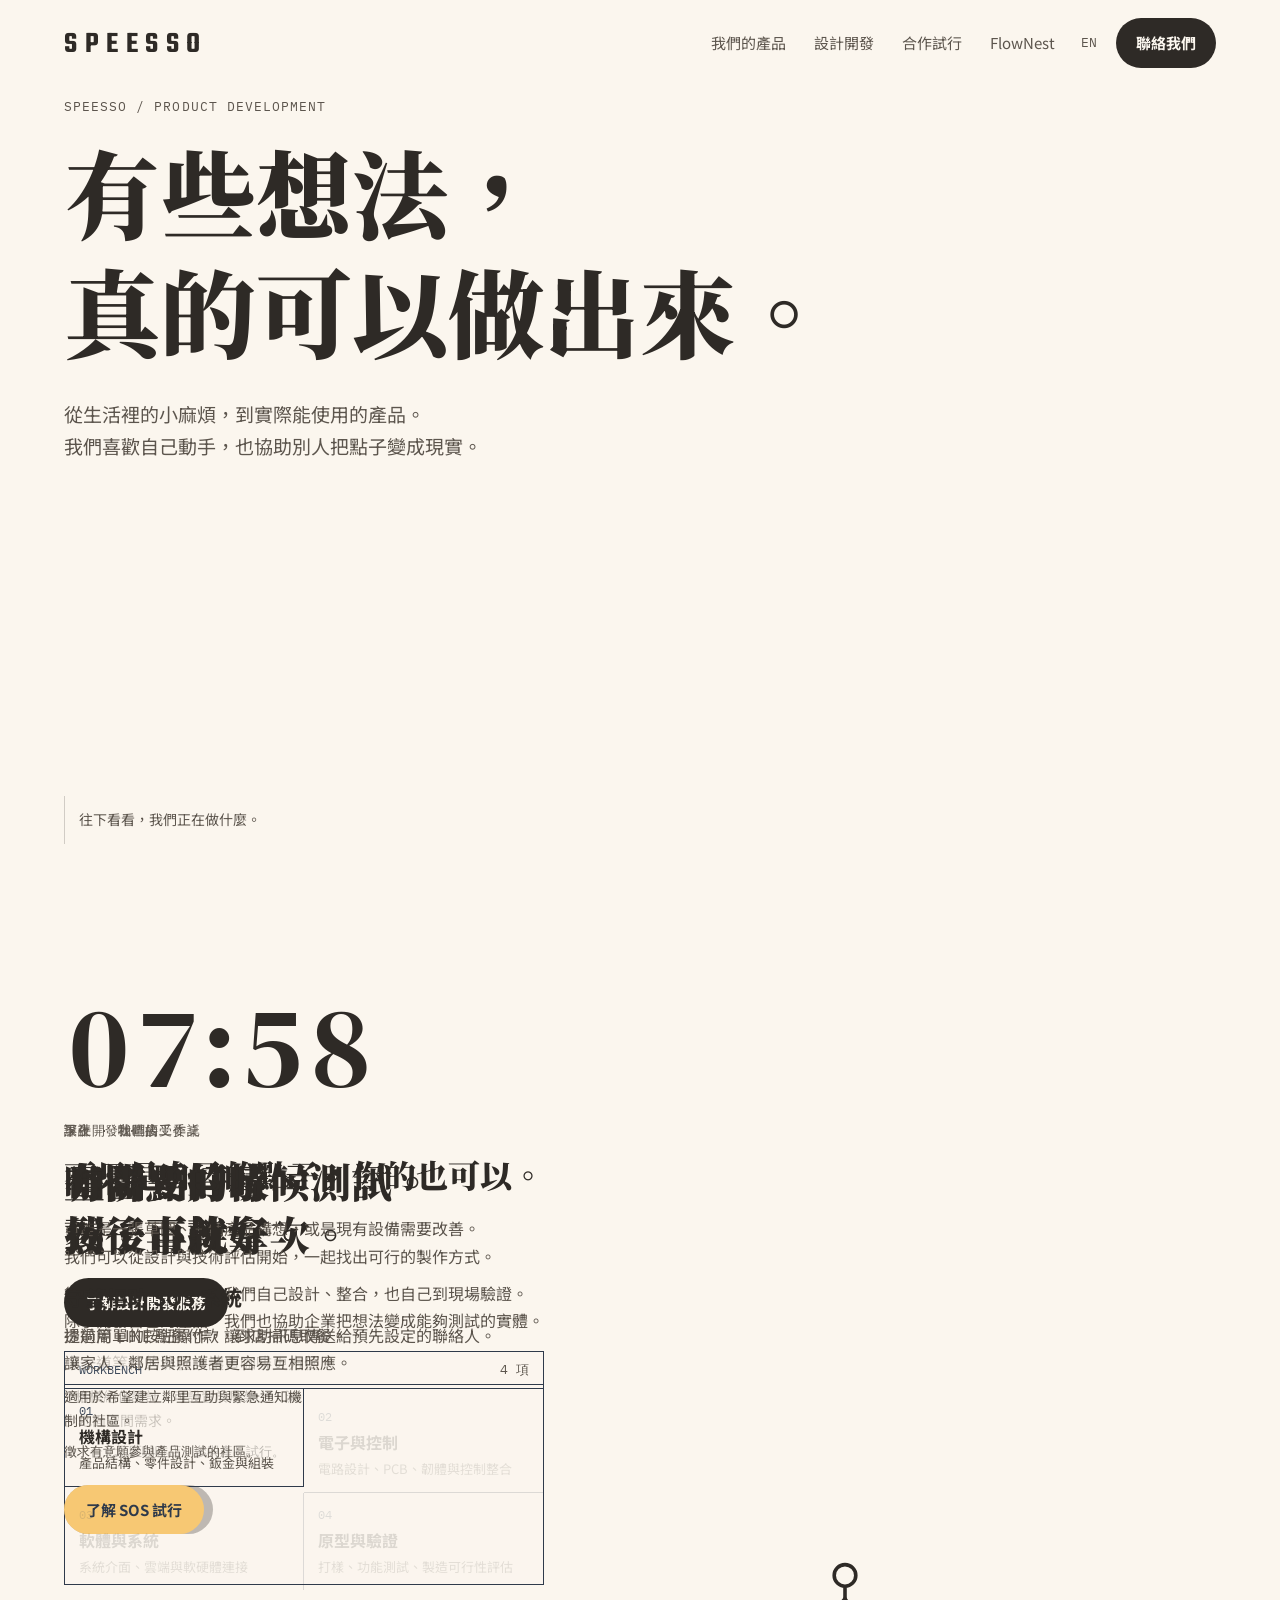
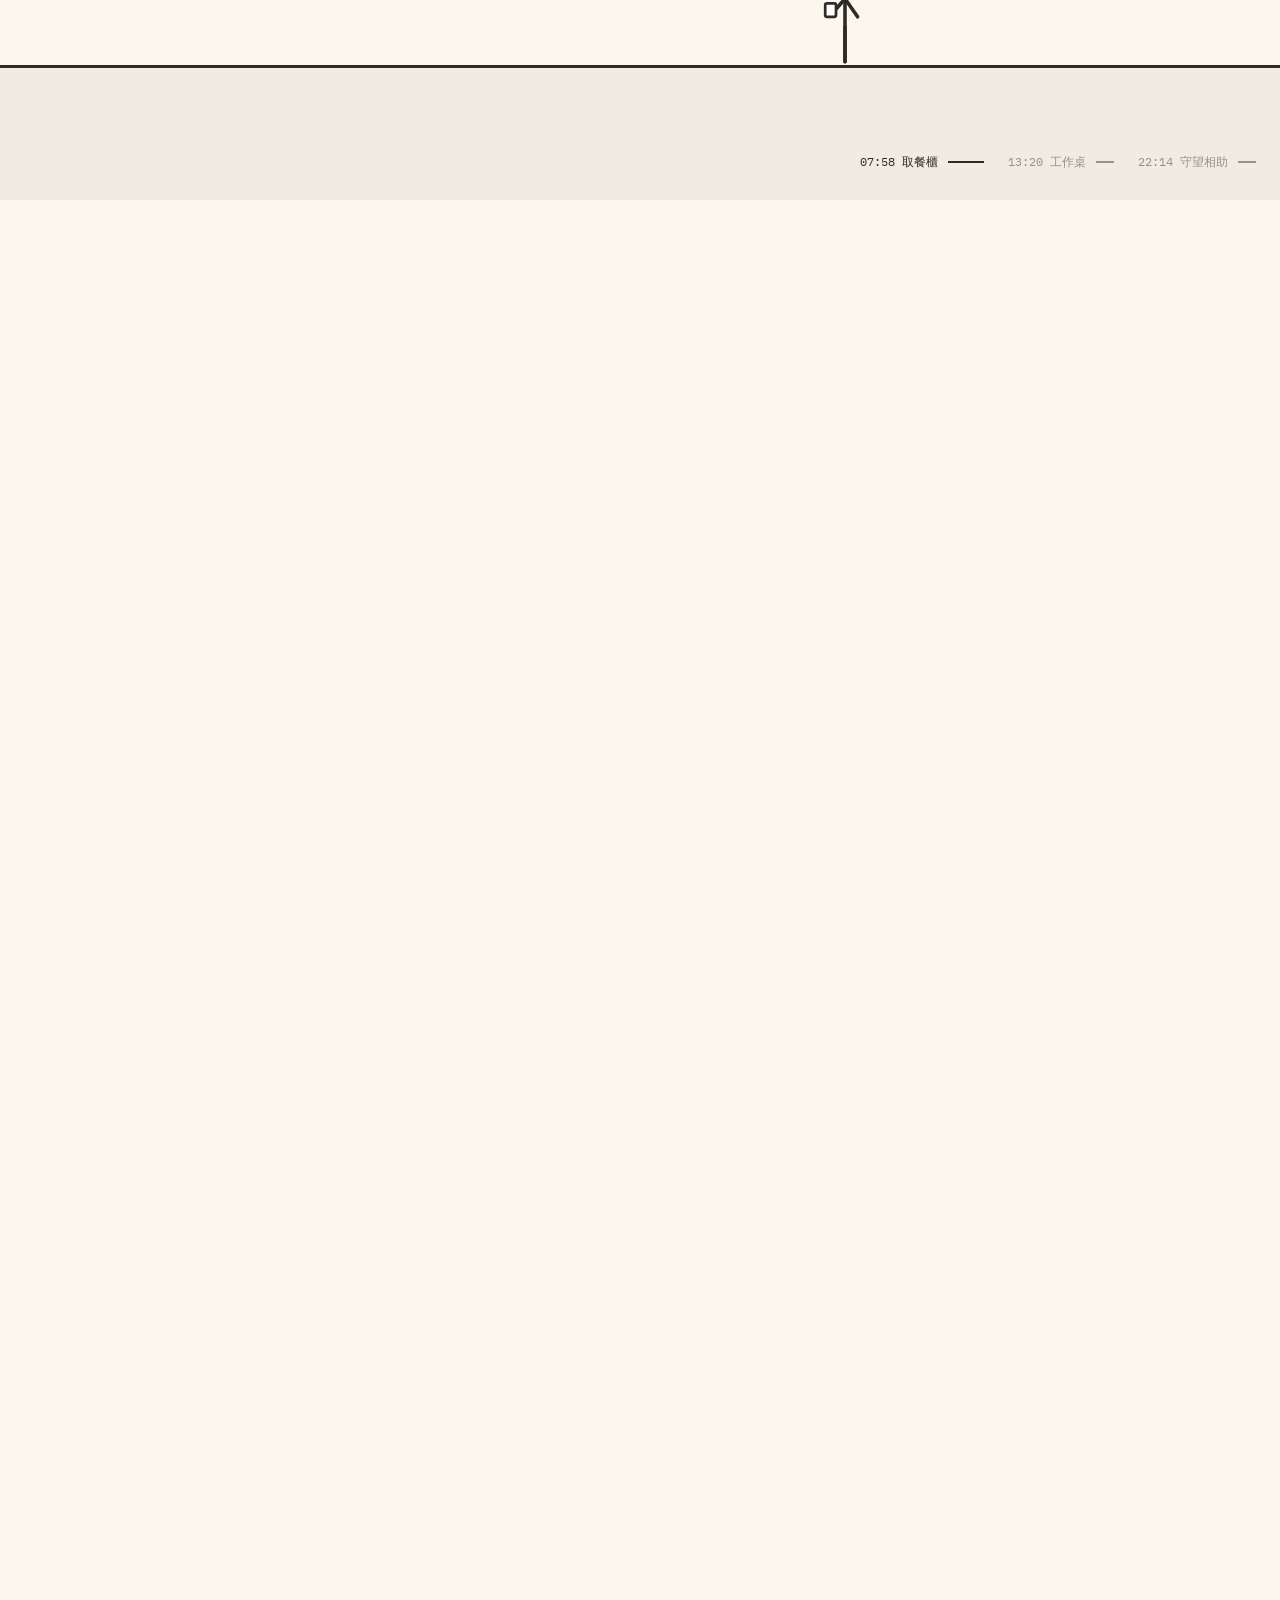
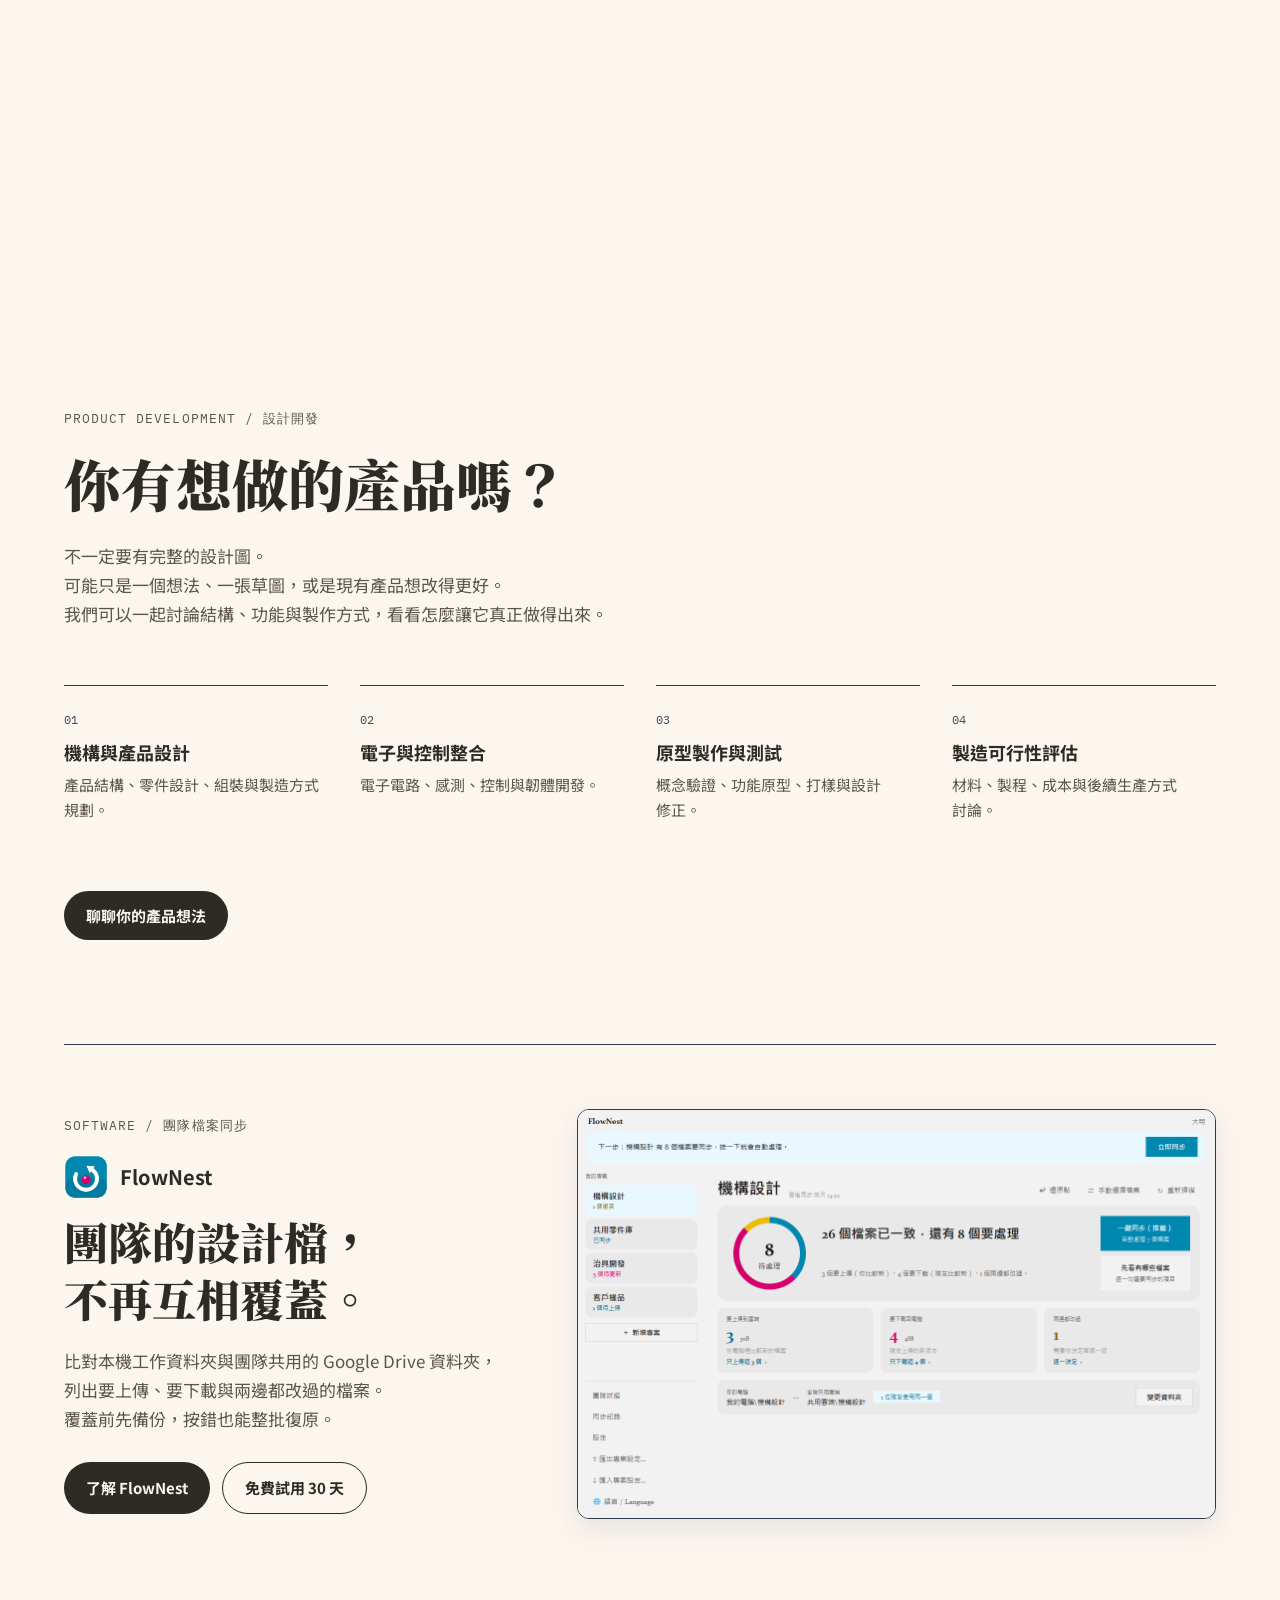
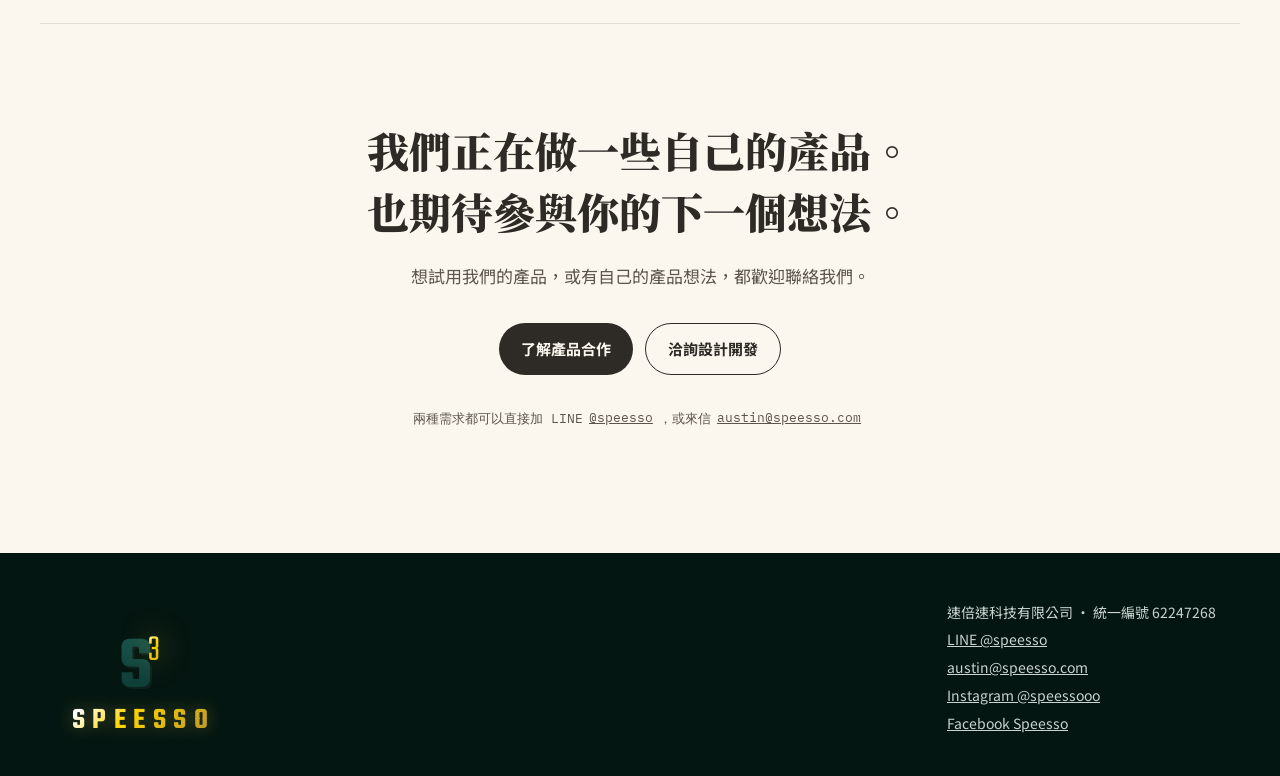
==== index.html @ 49be6b18 "新增 FlowNest 產品頁與使用方法頁（中英文） - 新增 flownest.html（產品介紹、免費試用 30 天申請）與 flownest-guide.html（快速上手），英文版在 /en/" ====
<!doctype html>
<html lang="zh-Hant">
<head>
<meta charset="utf-8">
<meta name="viewport" content="width=device-width, initial-scale=1">
<title>SPEESSO｜速倍速科技</title>
<meta name="description" content="速倍速科技（SPEESSO）是一家產品開發公司：自己開發智慧取餐櫃與守望相助 SOS 系統，也協助企業進行機構、電子控制與原型開發。">
<link rel="preconnect" href="https://fonts.googleapis.com">
<link rel="preconnect" href="https://fonts.gstatic.com" crossorigin>
<link href="https://fonts.googleapis.com/css2?family=Noto+Serif+TC:wght@500;900&family=Noto+Sans+TC:wght@400;700&family=DM+Serif+Display&family=IBM+Plex+Mono:wght@400;600&family=Teko:wght@300;600&display=swap" rel="stylesheet">
<link rel="stylesheet" href="assets/site.css">
<link rel="icon" type="image/svg+xml" href="favicon.svg">
<link rel="alternate" hreflang="zh-Hant" href="https://speesso.com/">
<link rel="alternate" hreflang="en" href="https://speesso.com/en/">
<link rel="alternate" hreflang="x-default" href="https://speesso.com/">
<meta property="og:title" content="SPEESSO｜速倍速科技">
<meta property="og:description" content="速倍速科技開發智慧取餐櫃與守望相助 SOS 系統，也協助企業進行機構、電子控制與原型開發。">
<meta property="og:type" content="website">
<meta property="og:url" content="https://speesso.com/">
<style>
  /* L6：走一段路 — 線條小人從咖啡店（07:58）走到工作室（13:20），再走回社區（22:14）。
     三種模式：
       html.anim          一般動畫：往下捲＝小人往前走，街景跟著捲動
       html.anim.calm     溫和版（系統「減少動態」）：內容一樣依序出現，只淡入淡出，街景不滑動、小人不走路
       html（無 class）   沒有 JS：三段直排，插圖放在各段文字下面 */
  :root { --bg: var(--paper); --fg: var(--ink); --fg2: var(--ink-2); --ease: cubic-bezier(.2, .7, .1, 1); }
  html.is-dark { --fg: var(--night-text); --fg2: var(--night-2); }
  body { background: var(--bg); color: var(--fg); }

  /* 導覽 */
  .top { position: fixed; inset: 0 0 auto 0; z-index: 20; background: var(--bg); transition: color .4s; }
  .top .logo { color: var(--fg); }
  .top .nav, .top .nav-links { flex-wrap: nowrap; }
  .top .nav-links a { color: var(--fg2); }
  .top .nav-links a.btn-ink { background: var(--fg); color: var(--bg); }
  html.is-dark .top .nav-links a.btn-ink { background: var(--gold); color: var(--night); }
  @media (max-width: 860px) { .top .nav-links a.hide-md { display: none; } }
  @media (max-width: 480px) { .top .logo { font-size: 26px; } .top .nav-links a.hide-sm { display: none; } }
  .progress { position: absolute; left: 0; right: 0; bottom: 0; height: 2px; }
  .progress i { display: block; height: 100%; background: var(--gold); transform-origin: left; transform: scaleX(0); }

  /* 1. 開場 */
  .intro { min-height: 100svh; display: flex; flex-direction: column; justify-content: center; padding-top: 96px; padding-bottom: 56px; }
  .intro .eyebrow { font-family: var(--mono); font-size: 13px; letter-spacing: .08em; color: var(--fg2); }
  .intro h1 { margin: 0; font-family: var(--serif); font-weight: 900; font-size: clamp(42px, 7.6vw, 96px); line-height: 1.18; }
  .intro h1 .ln { display: block; overflow: hidden; padding-bottom: .06em; }
  .intro h1 .ln > span { display: inline-block; }
  .intro .sub { margin: 26px 0 0; max-width: 600px; font-size: clamp(17px, 1.6vw, 19px); color: var(--fg2); }
  .cue { margin-top: auto; padding-top: 48px; display: flex; align-items: center; gap: 14px; font-size: 14px; color: var(--fg2); }
  .cue .bar { width: 1px; height: 48px; background: rgba(46, 42, 38, .2); position: relative; overflow: hidden; }
  .cue .bar::after { content: ""; position: absolute; left: 0; top: -40%; width: 1px; height: 40%; background: var(--fg); animation: cue 2.2s var(--ease) infinite; }
  @keyframes cue { to { top: 100%; } }
  html.anim .intro h1 .ln > span { transform: translateY(110%); animation: rise 1.1s var(--ease) forwards; }
  html.anim .intro h1 .ln:nth-child(2) > span { animation-delay: .18s; }
  html.anim .intro .eyebrow, html.anim .intro .sub, html.anim .cue { opacity: 0; animation: fade 1s var(--ease) forwards; }
  html.anim .intro .eyebrow { animation-delay: .05s; }
  html.anim .intro .sub { animation-delay: .55s; }
  html.anim .cue { animation-delay: .9s; }
  @keyframes rise { to { transform: none; } }
  @keyframes fade { from { opacity: 0; transform: translateY(12px); } to { opacity: 1; transform: none; } }
  @keyframes op { from { opacity: 0; } to { opacity: 1; } }

  /* 2. 三段文字（靜態預設：直排） */
  .ch { padding: 72px 24px; }
  .ch-in { max-width: 1200px; margin: 0 auto; display: grid; grid-template-columns: repeat(auto-fit, minmax(min(100%, 380px), 1fr)); gap: 32px 64px; align-items: center; }
  .ch-time { margin: 0 0 8px; font-family: var(--num); font-size: clamp(64px, 9vw, 112px); line-height: 1; }
  .ch-1 { background: var(--latte); }
  .ch-2 { background: var(--sheet); }
  .ch-3 { background: var(--night); color: var(--night-text); }
  .ch-3 .ch-time { color: var(--gold); }
  .when { margin: 0 0 12px; font-family: var(--mono); font-size: 13px; letter-spacing: .06em; color: var(--fg2); }
  .ch-3 .when, .ch-3 .fact, .ch-3 .desc, .ch-3 .spec { color: var(--night-2); }
  .scene { margin: 0 0 20px; font-family: var(--serif); font-weight: 900; font-size: clamp(28px, 3.2vw, 42px); line-height: 1.3; }
  .scene.sm { font-size: clamp(24px, 2.6vw, 32px); }
  .ch h2 { margin: 0 0 6px; font-size: clamp(18px, 1.8vw, 21px); }
  .desc { margin: 0 0 8px; font-size: 16px; color: var(--fg2); max-width: 480px; }
  .spec { margin: 0 0 8px; font-size: 14px; color: var(--fg2); max-width: 480px; }
  .fact { margin: 8px 0 22px; font-family: var(--mono); font-size: 13px; }
  .txt-b { margin-top: 32px; }
  .scene-src { display: flex; justify-content: center; }
  .scene-src svg { width: min(100%, 460px); height: auto; }

  /* 工作桌四項 */
  .bench { width: min(100%, 480px); margin: 16px 0 0; border: 1px solid var(--line); background: rgba(251, 246, 238, .7); }
  .bench .tb { display: flex; justify-content: space-between; padding: 8px 14px; border-bottom: 1px solid var(--line); font-family: var(--mono); font-size: 12px; color: var(--mono-ink); }
  .bench ul { list-style: none; margin: 0; padding: 0; display: grid; grid-template-columns: 1fr 1fr; }
  .bench li { padding: 12px 14px 14px; border-right: 1px solid var(--line); border-bottom: 1px solid var(--line); display: flex; flex-direction: column; gap: 2px; transition: opacity .6s var(--ease), transform .6s var(--ease); }
  .bench li:nth-child(2n) { border-right: 0; }
  .bench li:nth-child(n+3) { border-bottom: 0; }
  .bench .no { font-family: var(--mono); font-size: 12px; color: var(--mono-ink); }
  .bench b { font-size: 16px; color: var(--ink); }
  .bench span:last-child { font-size: 13px; line-height: 1.5; color: var(--ink-2); }

  /* 街景插圖（線條，跟著前景色變） */
  .sc path, .sc rect, .sc circle { fill: none; stroke: currentColor; stroke-width: 3; stroke-linecap: round; stroke-linejoin: round; }
  .sc text { fill: currentColor; font: 700 22px var(--sans); text-anchor: middle; stroke: none; }
  .sc .gold { fill: var(--gold); }
  .sc .paper { fill: var(--paper); }
  .sc .win { fill: var(--gold); fill-opacity: 0; transition: fill-opacity .8s; }
  .ch-3 .sc .win, html.is-dark .sc .win { fill-opacity: 1; }
  .sc .cell-door { fill: var(--paper); transform-origin: 312px 146px; transition: transform .8s var(--ease); }
  .sc .cell-glow { fill: var(--gold); transition: opacity .6s; }
  .sc .cell-cup { fill: #fff; transition: opacity .5s; }
  .sc .proto { transition: fill .6s; }
  .sc .sos-btn { fill: var(--gold); }
  .sc .ring { stroke: var(--gold); stroke-width: 2; opacity: 0; transform-box: fill-box; transform-origin: center; }
  .sc .ln { stroke: var(--gold); stroke-width: 2.5; stroke-dasharray: 1; stroke-dashoffset: 0; transition: stroke-dashoffset .9s var(--ease); }
  .sc .pill rect { fill: var(--gold); stroke: none; }
  .sc .pill text { fill: var(--night); font-size: 15px; }
  .sc .pill { transition: opacity .5s .5s; }

  /* 3. 設計開發 */
  .dev { padding-top: 128px; padding-bottom: 104px; }
  .dev, .close { scroll-margin-top: 40px; }
  .dev .k { margin: 0 0 18px; font-family: var(--mono); font-size: 13px; letter-spacing: .08em; color: var(--fg2); }
  .dev h2 { margin: 0; font-family: var(--serif); font-weight: 900; font-size: clamp(32px, 4.6vw, 56px); line-height: 1.25; }
  .dev .lead { margin: 24px 0 0; max-width: 640px; font-size: 17px; color: var(--fg2); }
  .dev-list { list-style: none; margin: 56px 0 44px; padding: 0; display: grid; grid-template-columns: repeat(auto-fit, minmax(min(100%, 240px), 1fr)); gap: 0 32px; }
  .dev-list li { border-top: 1px solid var(--line); padding: 18px 0 24px; }
  .dev-list .no { font-family: var(--mono); font-size: 12px; color: var(--mono-ink); }
  .dev-list b { display: block; margin: 6px 0 4px; font-size: 18px; }
  .dev-list p { margin: 0; font-size: 15px; color: var(--fg2); }

  /* 3b. FlowNest（自有軟體） */
  .fnb { padding-top: 0; padding-bottom: 104px; scroll-margin-top: 40px; }
  .fnb-in { display: grid; grid-template-columns: minmax(0, 5fr) minmax(0, 7fr); gap: 32px 56px; align-items: center; border-top: 1px solid var(--line); padding-top: 64px; }
  .fnb .k { margin: 0 0 18px; font-family: var(--mono); font-size: 13px; letter-spacing: .08em; color: var(--fg2); }
  .fnb-name { display: flex; align-items: center; gap: 12px; margin: 0 0 14px; font-size: 20px; }
  .fnb-name img { width: 44px; height: 44px; border-radius: 11px; }
  .fnb h2 { margin: 0; font-family: var(--serif); font-weight: 900; font-size: clamp(28px, 3.6vw, 44px); line-height: 1.3; }
  .fnb .lead { margin: 20px 0 0; max-width: 520px; font-size: 17px; color: var(--fg2); }
  .fnb .acts { display: flex; flex-wrap: wrap; gap: 12px; margin-top: 28px; }
  .fnb .acts .btn { margin: 0; }
  .fnb-shot { margin: 0; }
  .fnb-shot img { display: block; width: 100%; height: auto; background: #F2F2F1; border: 1px solid var(--line); border-radius: 12px; box-shadow: 0 10px 28px rgba(47, 58, 74, .10); }
  @media (max-width: 899px) { .fnb-in { grid-template-columns: minmax(0, 1fr); padding-top: 48px; } }

  /* 4. 收尾 */
  .close { padding-top: 96px; padding-bottom: 112px; text-align: center; border-top: 1px solid rgba(46, 42, 38, .12); }
  .close h2.big { margin: 0 auto; max-width: 820px; font-family: var(--serif); font-weight: 900; font-size: clamp(26px, 3.6vw, 42px); line-height: 1.45; }
  .close .sub { margin: 20px auto 0; max-width: 560px; color: var(--fg2); font-size: 17px; }
  .close .acts { margin-top: 32px; }
  .close .line-id { margin: 22px 0 0; font-family: var(--mono); font-size: 13px; color: var(--fg2); }
  .close .line-id a { display: inline-flex; align-items: center; min-height: 44px; padding: 0 6px; }
  .rv { transition: opacity 1s var(--ease), transform 1s var(--ease); }
  html.anim .rv:not(.in) { opacity: 0; transform: translateY(24px); }

  /* ===== 動畫模式（含溫和版） ===== */
  html:not(.anim) .clock, html:not(.anim) .rail, html:not(.anim) .street { display: none; }
  html.anim .tale { height: 820vh; position: relative; }
  html.anim .stage { position: sticky; top: 0; height: 100svh; overflow: hidden;
    --gh: 15svh; --wx: 66vw; --sw: min(520px, 42vw); }
  html.anim .stage-in { position: relative; z-index: 2; max-width: 1200px; height: 100%; margin: 0 auto; padding: 96px 24px 84px; display: grid; grid-template-columns: 1fr; grid-template-rows: auto 1fr; pointer-events: none; }
  html.anim .stage-in a { pointer-events: auto; }
  html.anim .clock { grid-area: 1 / 1; justify-self: start; margin: 0; font-family: var(--num); font-size: clamp(64px, 9vw, 128px); line-height: .9; transition: color .5s; }
  html.is-dark .clock { color: var(--gold); }
  .clock .d { display: inline-block; width: .6em; text-align: center; }
  html.anim .ch-time, html.anim .scene-src { display: none; }
  html.anim .ch { grid-area: 2 / 1; padding: 0; background: none; color: inherit; align-self: start; padding-top: 20px; visibility: hidden; transition: visibility 0s .6s; }
  html.anim .ch.on { visibility: visible; transition: visibility 0s 0s; }
  html.anim .ch-in { display: block; margin: 0; max-width: min(480px, 42vw); }
  html.anim .ch .txt > * { opacity: 0; transform: translateY(22px); transition: opacity .6s var(--ease), transform .6s var(--ease); }
  html.anim .ch.on .txt > * { opacity: 1; transform: none; transition-duration: .9s; }
  html.anim .ch.on .txt > :nth-child(2) { transition-delay: .08s; }
  html.anim .ch.on .txt > :nth-child(3) { transition-delay: .16s; }
  html.anim .ch.on .txt > :nth-child(4) { transition-delay: .22s; }
  html.anim .ch.on .txt > :nth-child(5) { transition-delay: .28s; }
  html.anim .ch.on .txt > :nth-child(6) { transition-delay: .34s; }
  html.anim .ch.on .txt > :nth-child(7) { transition-delay: .40s; }
  html.anim .ch-3 .when, html.anim .ch-3 .fact, html.anim .ch-3 .desc, html.anim .ch-3 .spec { color: var(--fg2); }
  /* 13:20：四項依序亮起；w5 後換成「你的也可以」 */
  html.anim .bench li { opacity: .15; transform: translateY(6px); }
  html.anim .stage.w1 .bench li:nth-child(1), html.anim .stage.w2 .bench li:nth-child(2), html.anim .stage.w3 .bench li:nth-child(3), html.anim .stage.w4 .bench li:nth-child(4) { opacity: 1; transform: none; }
  html.anim .txt-stack { display: grid; }
  html.anim .txt-stack > .txt { grid-area: 1 / 1; margin: 0; }
  html.anim .stage:not(.w5) .ch-2.on .txt-b > * { opacity: 0; transform: translateY(22px); transition-delay: 0s; }
  html.anim .stage.w5 .ch-2.on .txt-a > * { opacity: 0; transform: translateY(-16px); transition-duration: .5s; transition-delay: 0s; }
  html.anim .stage:not(.w5) .ch-2 .txt-b, html.anim .stage.w5 .ch-2 .txt-a { visibility: hidden; transition: visibility 0s .6s; }

  /* 街：地面、街景、小人 */
  .street { position: absolute; inset: 0; z-index: 1; color: var(--fg); transition: color .5s; }
  .ground { position: absolute; left: 0; right: 0; bottom: 0; height: var(--gh); border-top: 3px solid currentColor; background: rgba(46, 42, 38, .05); }
  html.is-dark .ground { background: rgba(0, 0, 0, .12); }
  .track { position: absolute; left: 0; bottom: var(--gh); width: 300vw; display: flex; align-items: flex-end; transform: translateX(calc(var(--q, 0) * -200vw)); will-change: transform; }
  .stop { width: 100vw; flex: none; display: flex; align-items: flex-end; padding-left: calc(var(--wx) - var(--sw) / 2); }
  .stop svg { width: var(--sw); height: auto; display: block; overflow: visible; }
  .walker { position: absolute; left: var(--wx); bottom: var(--gh); width: 54px; margin-left: -27px; z-index: 2; }
  .walker svg { width: 100%; height: auto; display: block; overflow: visible; }
  .walker .w { fill: none; stroke: currentColor; stroke-width: 4; stroke-linecap: round; }
  .walker .head { fill: var(--bg); stroke: currentColor; stroke-width: 4; }
  .walker .hcup { fill: #fff; stroke: currentColor; stroke-width: 3; opacity: 0; transition: opacity .4s; }
  .stage.cup .walker .hcup { opacity: 1; }
  .walker .leg1, .walker .leg2, .walker .bodyg { transform-origin: 30px 74px; }
  .walker.walking .leg1 { animation: swing .44s ease-in-out infinite alternate; }
  .walker.walking .leg2 { animation: swing .44s ease-in-out infinite alternate-reverse; }
  .walker.walking .bodyg { animation: bob .22s ease-in-out infinite alternate; }
  .walker.back svg { transform: scaleX(-1); }
  @keyframes swing { from { transform: rotate(-24deg); } to { transform: rotate(24deg); } }
  @keyframes bob { to { transform: translateY(-2px); } }

  /* 07:58 咖啡店：k3 放入亮燈 → k4 開門、杯子到手上 */
  html.anim .sc .cell-glow, html.anim .sc .cell-cup { opacity: 0; }
  html.anim .stage.k3 .sc .cell-glow, html.anim .stage.k3:not(.k4) .sc .cell-cup { opacity: 1; }
  html.anim .stage.k4 .sc .cell-door { transform: scaleX(.18); }
  html.anim .stage.k4 .sc .cell-glow { opacity: .55; }
  /* 13:20 工作室：桌上的原型亮起 */
  html.anim .sc .proto { fill: none; }
  html.anim .stage.w1 .sc .proto { fill: var(--gold); }
  /* 22:14 社區：n1 按下發出波紋 → n2～n4 三條線依序連到家人、鄰居、照護者 */
  html.anim .sc .ln { stroke-dashoffset: 1; }
  html.anim .sc .pill { opacity: 0; }
  html.anim .stage.n2 .sc .l1, html.anim .stage.n3 .sc .l2, html.anim .stage.n4 .sc .l3 { stroke-dashoffset: 0; }
  html.anim .stage.n2 .sc .p1, html.anim .stage.n3 .sc .p2, html.anim .stage.n4 .sc .p3 { opacity: 1; }
  html.anim .stage.n1 .sc .ring { animation: ring 2.4s var(--ease) infinite; }
  html.anim .stage.n1 .sc .ring:nth-of-type(2) { animation-delay: .8s; }
  html.anim .stage.n1 .sc .ring:nth-of-type(3) { animation-delay: 1.6s; }
  @keyframes ring { 0% { opacity: .9; transform: scale(1); } 100% { opacity: 0; transform: scale(3.2); } }

  /* 桌機：咖啡店上方的手機對話 */
  .pop { position: absolute; z-index: 3; left: calc(var(--wx) - 150px); bottom: calc(var(--gh) + var(--sw) * .625 + 18px); width: 300px; opacity: 0; transform: translateY(14px); transition: opacity .5s var(--ease), transform .5s var(--ease); }
  .stage.chat-on .pop { opacity: 1; transform: none; }
  .chat { max-height: calc(100svh - var(--gh) - var(--sw) * .625 - 120px); padding: 12px; display: flex; flex-direction: column; justify-content: flex-end; gap: 8px; overflow: hidden; border: 3px solid var(--ink); border-radius: 22px; background: #EFE6D8; color: var(--ink); }
  .chat .hd { align-self: center; margin-bottom: 2px; font-size: 12px; font-weight: 700; color: var(--ink-3); }
  .bub { max-width: 86%; padding: 8px 12px; border-radius: 16px; font-size: 14px; line-height: 1.5; opacity: 0; transform: translateY(8px); transition: opacity .4s var(--ease), transform .4s var(--ease); }
  .bub.me { align-self: flex-end; background: var(--ink); color: var(--paper); border-bottom-right-radius: 5px; }
  .bub.sys { align-self: flex-start; background: #fff; border-bottom-left-radius: 5px; }
  .stage.k1 .m1, .stage.k2 .m2, .stage.k3 .m3, .stage.k5 .m4 { opacity: 1; transform: none; }
  .pop::after { content: ""; position: absolute; left: 50%; bottom: -12px; width: 18px; height: 18px; margin-left: -9px; background: #EFE6D8; border-right: 3px solid var(--ink); border-bottom: 3px solid var(--ink); transform: rotate(45deg); }
  @media (max-width: 899px), (max-height: 699px) { .pop { display: none; } }

  /* 時段導引（桌機右下） */
  .rail { position: absolute; right: 24px; bottom: 16px; display: flex; gap: 24px; z-index: 4; }
  .rail a { display: flex; align-items: center; justify-content: flex-end; gap: 10px; min-height: 44px; font-family: var(--mono); font-size: 12px; color: var(--fg2); text-decoration: none; opacity: .6; transition: opacity .3s; }
  .rail a::after { content: ""; width: 18px; height: 2px; background: currentColor; transition: width .3s var(--ease); }
  .rail a.on { opacity: 1; color: var(--fg); }
  .rail a.on::after { width: 36px; }

  /* 矮的桌機螢幕：收掉工作桌的小字與規格行，避免壓到地面 */
  @media (min-width: 900px) and (max-height: 860px) {
    html.anim .bench span:last-child, html.anim .spec { display: none; }
    html.anim .clock { font-size: clamp(56px, min(9vw, 12svh), 128px); }
    html.anim .stage-in { padding-top: 80px; }
    html.anim .ch { padding-top: 8px; }
  }

  /* 英文字數較多：桌機文字欄放寬一點，較矮的螢幕收掉工作桌小字與規格行 */
  html[lang="en"].anim .ch-in { max-width: min(540px, 40vw); }
  @media (min-width: 900px) and (max-height: 980px) {
    html[lang="en"].anim .bench span:last-child, html[lang="en"].anim .spec { display: none; }
  }
  @media (min-width: 900px) and (max-height: 800px) {
    html[lang="en"].anim .txt-a .desc { display: none; }
  }

  /* 手機：文字在上、街景在下 */
  @media (max-width: 899px) {
    html.anim .stage { --gh: 14svh; --wx: 50vw; --sw: min(88vw, 52svh); }
    html.anim .stage-in { padding: 80px 20px 24px; }
    html.anim .clock { font-size: clamp(56px, 17vw, 84px); }
    html.anim .ch { padding-top: 12px; }
    html.anim .ch-in { max-width: none; }
    html.anim .scene { font-size: 25px; margin-bottom: 10px; }
    html.anim .scene.sm { font-size: 22px; }
    html.anim .desc { font-size: 15px; margin-bottom: 4px; }
    html.anim .spec, html.anim .bench { display: none; }
    html.anim .when { margin-bottom: 6px; }
    html.anim .fact { margin: 4px 0 12px; }
    .rail { display: none; }
  }
  @media (max-width: 899px) and (max-height: 760px) {
    html.anim .stage { --sw: min(88vw, 42svh); }
    html.anim .desc { display: none; }
  }

  /* 溫和版（系統「減少動態」）：不滑動、不走路，只淡入淡出 */
  html.calm .intro h1 .ln > span { transform: none; opacity: 0; animation: op 1s ease forwards; }
  html.calm .intro .eyebrow, html.calm .intro .sub, html.calm .cue { animation-name: op; }
  html.calm .cue .bar::after { animation: none; top: 30%; }
  html.calm .ch .txt > *, html.calm .bench li, html.calm .bub, html.calm .pop, html.calm .rv:not(.in) { transform: none !important; }
  html.calm .track { width: 100vw; transform: none; height: calc(var(--sw) * .625); }
  html.calm .stop { position: absolute; left: 0; bottom: 0; opacity: 0; transition: opacity .9s ease; }
  html.calm .stop.cur { opacity: 1; }
  html.calm .walker { transition: opacity .5s; }
  html.calm .stage.walk .walker { opacity: 0; }
  html.calm .sc .cell-door { transition: none; }
  html.calm .stage.n1 .sc .ring { animation: none; opacity: .5; transform: scale(2); }
  html.calm .stage.n1 .sc .ring:nth-of-type(2) { opacity: .25; transform: scale(3); }
</style>
</head>
<body>

<header class="top">
  <nav class="wrap nav" aria-label="主選單">
    <a class="logo" href="#">SPEESSO</a>
    <div class="nav-links">
      <a class="hide-md" href="#ch1">我們的產品</a>
      <a class="hide-sm" href="#dev">設計開發</a>
      <a class="hide-md" href="partners.html">合作試行</a>
      <a class="hide-md" href="#flownest">FlowNest</a>
      <a class="lang" href="en/" lang="en" hreflang="en">EN</a>
      <a class="btn btn-ink" href="#contact">聯絡我們</a>
    </div>
  </nav>
  <div class="progress" aria-hidden="true"><i></i></div>
</header>

<main>
  <!-- 1. 開場 -->
  <section class="wrap intro">
    <p class="eyebrow">SPEESSO / PRODUCT DEVELOPMENT</p>
    <h1><span class="ln"><span>有些想法，</span></span><span class="ln"><span>真的可以做出來。</span></span></h1>
    <p class="sub"><span class="ph">從生活裡的小麻煩，到實際能使用的產品。</span><span class="ph">我們喜歡自己動手，也協助別人把點子變成現實。</span></p>
    <div class="cue" aria-hidden="true"><span class="bar"></span>往下看看，我們正在做什麼。</div>
  </section>

  <!-- 2. 走一段路 -->
  <section class="tale" id="story">
    <div class="stage">
      <div class="street" aria-hidden="true">
        <div class="track"></div>
        <div class="ground"></div>
        <div class="walker">
          <svg viewBox="0 0 60 116">
            <g class="bodyg">
              <circle class="head" cx="30" cy="16" r="12"/>
              <path class="w" d="M30 30 V74"/>
              <path class="w" d="M30 42 L16 62"/>
              <path class="w" d="M30 42 L44 58"/>
              <rect class="hcup" x="40" y="47" width="12" height="15" rx="2"/>
            </g>
            <path class="w leg1" d="M30 74 V112"/>
            <path class="w leg2" d="M30 74 V112"/>
          </svg>
        </div>
        <div class="pop">
          <div class="chat">
            <span class="hd">SPEESSO 取餐</span>
            <div class="bub me m1">一杯熱拿鐵，大杯</div>
            <div class="bub sys m2">已收到訂單，付款完成 ✓</div>
            <div class="bub sys m3">餐點好了，放在 3 號格。到店掃碼就能取餐。</div>
            <div class="bub me m4">拿到了，謝謝！</div>
          </div>
        </div>
      </div>
      <nav class="rail" aria-label="時段">
        <a href="#ch1" data-i="0">07:58 取餐櫃</a>
        <a href="#ch2" data-i="1">13:20 工作桌</a>
        <a href="#ch3" data-i="2">22:14 守望相助</a>
      </nav>
      <div class="stage-in">
        <p class="clock" aria-hidden="true"><span class="d">0</span><span class="d">7</span>:<span class="d">5</span><span class="d">8</span></p>

        <article class="ch ch-1" id="ch1" data-range="0.05,0.31">
          <div class="ch-in">
            <div class="txt">
              <p class="ch-time">07:58</p>
              <p class="when">早上 · 咖啡店</p>
              <p class="scene"><span class="ph">咖啡點好了。</span><br><span class="ph">到了直接拿。</span></p>
              <h2>智慧取餐櫃</h2>
              <p class="desc"><span class="ph">提前用 LINE 點餐付款，到店掃碼取餐。</span><span class="ph">少一道等待的流程，讓買咖啡更方便。</span></p>
              <p class="spec">3 格模組化設計，可設置於層架上，減少地面空間需求。</p>
              <p class="fact">徵求台北地區咖啡店，參與產品試行。</p>
              <a class="btn btn-ink" href="partners.html#locker">了解取餐櫃試行</a>
            </div>
            <div class="scene-src" aria-hidden="true">
              <svg class="sc" viewBox="0 0 400 250">
                <path d="M40 250 V92 H360 V250"/>
                <path d="M30 92 L48 56 H352 L370 92 Z"/>
                <path d="M30 92 q21 22 42 0 q21 22 42 0 q21 22 42 0 q21 22 42 0 q21 22 42 0 q21 22 42 0 q21 22 42 0 q21 22 46 0"/>
                <text x="200" y="84">咖啡</text>
                <rect x="66" y="140" width="82" height="60" rx="3"/>
                <path d="M170 250 V146 H230 V250"/>
                <rect class="cell-glow" x="314" y="148" width="26" height="50"/>
                <path class="cell-cup" d="M320 168 L323 192 H331 L334 168 Z"/>
                <rect class="cell-door" x="312" y="146" width="30" height="54"/>
                <rect x="252" y="146" width="90" height="54" rx="3"/>
                <path d="M282 146 V200 M312 146 V200"/>
              </svg>
            </div>
          </div>
        </article>

        <article class="ch ch-2" id="ch2" data-range="0.40,0.645">
          <div class="ch-in">
            <div class="txt-stack">
              <div class="txt txt-a">
                <p class="ch-time">13:20</p>
                <p class="when">下午 · 我們的工作桌</p>
                <p class="scene"><span class="ph">畫圖、打樣、測試。</span><br><span class="ph">然後再改一次。</span></p>
                <p class="desc"><span class="ph">從機構、電路到軟體，我們自己設計、整合，也自己到現場驗證。</span><span class="ph">除了開發自己的產品，我們也協助企業把想法變成能夠測試的實體。</span></p>
                <div class="bench">
                  <div class="tb"><span>WORKBENCH</span><span>4 項</span></div>
                  <ul>
                    <li><span class="no">01</span><b>機構設計</b><span>產品結構、零件設計、鈑金與組裝</span></li>
                    <li><span class="no">02</span><b>電子與控制</b><span>電路設計、PCB、韌體與控制整合</span></li>
                    <li><span class="no">03</span><b>軟體與系統</b><span>系統介面、雲端與軟硬體連接</span></li>
                    <li><span class="no">04</span><b>原型與驗證</b><span>打樣、功能測試、製造可行性評估</span></li>
                  </ul>
                </div>
              </div>
              <div class="txt txt-b">
                <p class="when">設計開發 · 接受委託</p>
                <p class="scene sm"><span class="ph">不只是自己的點子，</span><span class="ph">你的也可以。</span></p>
                <p class="desc"><span class="ph">可能是一張草圖、一個產品構想，或是現有設備需要改善。</span><span class="ph">我們可以從設計與技術評估開始，一起找出可行的製作方式。</span></p>
                <a class="btn btn-ink" href="#dev">了解設計開發服務</a>
              </div>
            </div>
            <div class="scene-src" aria-hidden="true">
              <svg class="sc" viewBox="0 0 400 250">
                <path d="M50 250 V70 H350 V250"/>
                <text x="200" y="56">工作室</text>
                <rect x="70" y="100" width="84" height="70" rx="3"/>
                <path d="M84 156 L94 126 L110 120 M110 120 l9 -3 l-2 10 z"/>
                <path d="M172 250 V146 H228 V250"/>
                <rect x="246" y="100" width="88" height="90" rx="3"/>
                <path d="M256 170 H324"/>
                <rect class="proto gold" x="266" y="152" width="22" height="18" rx="2"/>
                <path d="M298 170 V160 H314 V170"/>
              </svg>
            </div>
          </div>
        </article>

        <article class="ch ch-3" id="ch3" data-range="0.745,1.01">
          <div class="ch-in">
            <div class="txt">
              <p class="ch-time">22:14</p>
              <p class="when">深夜 · 社區</p>
              <p class="scene"><span class="ph">有需要的時候，</span><br><span class="ph">按一下就好。</span></p>
              <h2>守望相助 SOS 系統</h2>
              <p class="desc"><span class="ph">透過簡單的按鈕操作，讓求助訊息傳送給預先設定的聯絡人。</span><span class="ph">讓家人、鄰居與照護者更容易互相照應。</span></p>
              <p class="spec">適用於希望建立鄰里互助與緊急通知機制的社區。</p>
              <p class="fact">徵求有意願參與產品測試的社區。</p>
              <a class="btn btn-gold" href="partners.html#sos">了解 SOS 試行</a>
            </div>
            <div class="scene-src" aria-hidden="true">
              <svg class="sc" viewBox="0 0 400 250">
                <path d="M20 250 V150 L96 92 L172 150 V250"/>
                <rect class="win" x="56" y="160" width="26" height="26"/>
                <rect class="win" x="110" y="160" width="26" height="26"/>
                <path d="M228 250 V132 L304 66 L380 132 V250"/>
                <rect class="win" x="250" y="146" width="28" height="28"/>
                <rect class="win" x="330" y="146" width="28" height="28"/>
                <path d="M286 250 V196 H322 V250"/>
                <path class="ln l1" pathLength="1" d="M342 205 C 300 150 140 120 96 74"/>
                <path class="ln l2" pathLength="1" d="M342 205 C 372 150 330 90 304 48"/>
                <path class="ln l3" pathLength="1" d="M342 205 C 300 196 230 150 200 104"/>
                <circle class="ring" cx="342" cy="214" r="9"/>
                <circle class="ring" cx="342" cy="214" r="9"/>
                <circle class="ring" cx="342" cy="214" r="9"/>
                <circle class="sos-btn" cx="342" cy="214" r="9"/>
                <g class="pill p1"><rect x="70" y="48" width="52" height="26" rx="13"/><text x="96" y="67">鄰居</text></g>
                <g class="pill p2"><rect x="278" y="22" width="52" height="26" rx="13"/><text x="304" y="41">家人</text></g>
                <g class="pill p3"><rect x="164" y="78" width="72" height="26" rx="13"/><text x="200" y="97">照護者</text></g>
              </svg>
            </div>
          </div>
        </article>
      </div>
    </div>
  </section>

  <!-- 3. 設計開發（B2B） -->
  <section class="wrap dev" id="dev">
    <p class="k rv">PRODUCT DEVELOPMENT / 設計開發</p>
    <h2 class="rv">你有想做的產品嗎？</h2>
    <p class="lead rv"><span class="ph">不一定要有完整的設計圖。</span><span class="ph">可能只是一個想法、一張草圖，或是現有產品想改得更好。</span><span class="ph">我們可以一起討論結構、功能與製作方式，</span><span class="ph">看看怎麼讓它真正做得出來。</span></p>
    <ul class="dev-list rv">
      <li><span class="no">01</span><b>機構與產品設計</b><p>產品結構、零件設計、組裝與製造方式規劃。</p></li>
      <li><span class="no">02</span><b>電子與控制整合</b><p>電子電路、感測、控制與韌體開發。</p></li>
      <li><span class="no">03</span><b>原型製作與測試</b><p>概念驗證、功能原型、打樣與設計修正。</p></li>
      <li><span class="no">04</span><b>製造可行性評估</b><p>材料、製程、成本與後續生產方式討論。</p></li>
    </ul>
    <a class="btn btn-ink rv" href="https://line.me/R/ti/p/@speesso">聊聊你的產品想法</a>
  </section>

  <!-- 3b. FlowNest（自有軟體） -->
  <section class="wrap fnb" id="flownest">
    <div class="fnb-in">
      <div class="fnb-txt rv">
        <p class="k">SOFTWARE / 團隊檔案同步</p>
        <p class="fnb-name"><img src="assets/flownest/icon.png" alt="" width="44" height="44"><b>FlowNest</b></p>
        <h2><span class="ph">團隊的設計檔，</span><span class="ph">不再互相覆蓋。</span></h2>
        <p class="lead"><span class="ph">比對本機工作資料夾與團隊共用的 Google Drive 資料夾，</span><span class="ph">列出要上傳、要下載與兩邊都改過的檔案。</span><span class="ph">覆蓋前先備份，按錯也能整批復原。</span></p>
        <div class="acts">
          <a class="btn btn-ink" href="flownest.html">了解 FlowNest</a>
          <a class="btn btn-line" href="flownest.html#trial">免費試用 30 天</a>
        </div>
      </div>
      <figure class="fnb-shot rv"><img src="assets/flownest/zh/project.png" alt="FlowNest 專案畫面" width="1280" height="820" loading="lazy"></figure>
    </div>
  </section>

  <!-- 4. 合作邀請 -->
  <section class="wrap close" id="contact">
    <h2 class="big rv"><span class="ph">我們正在做一些自己的產品。</span><br><span class="ph">也期待參與你的下一個想法。</span></h2>
    <p class="sub rv">想試用我們的產品，或有自己的產品想法，都歡迎聯絡我們。</p>
    <div class="acts rv">
      <a class="btn btn-ink" href="partners.html">了解產品合作</a>
      <a class="btn btn-line" href="https://line.me/R/ti/p/@speesso">洽詢設計開發</a>
    </div>
    <p class="line-id rv">兩種需求都可以直接加 LINE<a href="https://line.me/R/ti/p/@speesso">@speesso</a>，或來信<a href="mailto:austin@speesso.com">austin@speesso.com</a></p>
  </section>
</main>

<footer class="footer">
  <div class="wrap">
    <a class="lockup" href="#" aria-label="SPEESSO 首頁">
      <span class="s3" aria-hidden="true"><span class="s-part">S</span><span class="sup-3">3</span></span>
      <span class="brand-text">SPEESSO</span>
    </a>
    <div class="info">
      <span>速倍速科技有限公司 · 統一編號 62247268</span>
      <a href="https://line.me/R/ti/p/@speesso">LINE @speesso</a>
      <a href="mailto:austin@speesso.com">austin@speesso.com</a>
      <a href="https://www.instagram.com/speessooo/">Instagram @speessooo</a>
      <a href="https://www.facebook.com/profile.php?id=61586292744102">Facebook Speesso</a>
    </div>
  </div>
</footer>

<script>
(function () {
  var root = document.documentElement, qs = location.search;
  if (/[?&]static\b/.test(qs)) return;                       // 縮圖用：直排靜態
  var calm = matchMedia('(prefers-reduced-motion: reduce)').matches || /[?&]calm\b/.test(qs);
  root.classList.add('anim');
  if (calm) root.classList.add('calm');                      // 溫和版

  var story = document.getElementById('story');
  var stage = story.querySelector('.stage');
  var dev = document.getElementById('dev');
  var track = story.querySelector('.track');
  var walker = story.querySelector('.walker');
  // 把各段的插圖搬進街景（沒有 JS 時插圖留在各段文字下方）
  var stops = [].slice.call(story.querySelectorAll('.scene-src svg')).map(function (svg) {
    var d = document.createElement('div');
    d.className = 'stop';
    d.appendChild(svg);
    track.appendChild(d);
    return d;
  });
  var chs = [].slice.call(story.querySelectorAll('.ch'));
  var ranges = chs.map(function (c) { return c.dataset.range.split(',').map(Number); });
  var digits = [].slice.call(document.querySelectorAll('.clock .d'));
  var bar = document.querySelector('.progress i');
  var rail = [].slice.call(document.querySelectorAll('.rail a'));

  // 各段的小步驟（故事進度 p）
  var STEPS = {
    k: [0.07, 0.12, 0.17, 0.22, 0.26],   // 咖啡店：點餐、付款、放入亮燈、開門拿走、謝謝
    w: [0.41, 0.44, 0.47, 0.50, 0.55],   // 工作室：四項依序、換成「你的也可以」
    n: [0.76, 0.80, 0.84, 0.88]          // 社區：按下、家人、鄰居、照護者
  };
  var C = { paper: [251, 246, 238], latte: [246, 227, 200], sheet: [243, 236, 224], night: [47, 58, 74] };
  var BG = [[-1, C.paper], [0, C.latte], [0.31, C.latte], [0.40, C.sheet], [0.645, C.sheet], [0.745, C.night], [9, C.night]];
  var TIME = [[0, 478], [0.31, 478], [0.40, 800], [0.645, 800], [0.745, 1334], [1, 1334]];

  function clamp(x) { return Math.max(0, Math.min(1, x)); }
  function sm(t) { t = clamp(t); return t * t * (3 - 2 * t); }
  function at(K, p, mix) {
    if (p <= K[0][0]) return K[0][1];
    for (var i = 0; i < K.length - 1; i++) {
      var a = K[i], b = K[i + 1];
      if (p <= b[0]) return mix(a[1], b[1], sm((p - a[0]) / (b[0] - a[0])));
    }
    return K[K.length - 1][1];
  }
  function mixN(a, b, t) { return a + (b - a) * t; }
  function mixC(a, b, t) { return a.map(function (v, i) { return Math.round(v + (b[i] - v) * t); }); }
  // 小人的位置 q：-0.3 走進畫面 → 0 咖啡店 → 0.5 工作室 → 1 社區（中間是走路）
  function qmap(p) {
    if (p < 0.05) return -0.3 + 0.3 * sm(p / 0.05);
    if (p < 0.31) return 0;
    if (p < 0.40) return 0.5 * sm((p - 0.31) / 0.09);
    if (p < 0.645) return 0.5;
    if (p < 0.745) return 0.5 + 0.5 * sm((p - 0.645) / 0.10);
    return 1;
  }

  var lastTime = '', lastBg = '', lastQ = null, wt = 0, ticking = false;
  function frame() {
    ticking = false;
    var r = story.getBoundingClientRect(), vh = innerHeight;
    var p = -r.top / (r.height - vh);
    var pc = r.top > 0 ? -Math.min(1, r.top / vh) : p;   // 進故事前用一個螢幕高度過渡

    var bg = at(BG, pc, mixC);
    var dTop = dev.getBoundingClientRect().top;          // 設計開發區進場：夜藍 → 米白
    if (dTop < vh) bg = mixC(bg, C.paper, sm((vh - dTop) / (vh * 0.6)));
    var key = bg.join(',');
    if (key !== lastBg) {
      lastBg = key;
      root.style.setProperty('--bg', 'rgb(' + key + ')');
      root.classList.toggle('is-dark', (0.299 * bg[0] + 0.587 * bg[1] + 0.114 * bg[2]) < 150);
    }

    var pp = clamp(p);
    var m = Math.round(at(TIME, pp, mixN));
    var s = ('0' + Math.floor(m / 60)).slice(-2) + ('0' + (m % 60)).slice(-2);
    if (s !== lastTime) { lastTime = s; for (var k = 0; k < 4; k++) digits[k].textContent = s[k]; }
    bar.style.transform = 'scaleX(' + pp.toFixed(4) + ')';

    chs.forEach(function (c, i) { c.classList.toggle('on', pp >= ranges[i][0] && pp < ranges[i][1]); });
    Object.keys(STEPS).forEach(function (g) {
      STEPS[g].forEach(function (t, j) { stage.classList.toggle(g + (j + 1), pp >= t); });
    });
    stage.classList.toggle('chat-on', pp >= 0.07 && pp < 0.31);
    stage.classList.toggle('cup', pp >= 0.22 && pp < 0.45);

    var q = qmap(pp), moving = lastQ !== null && Math.abs(q - lastQ) > 0.0003;
    stage.classList.toggle('walk', (q > 0.02 && q < 0.48) || (q > 0.52 && q < 0.98));
    if (calm) {
      var cur = q < 0.25 ? 0 : q < 0.75 ? 1 : 2;
      stops.forEach(function (d, i) { d.classList.toggle('cur', i === cur); });
    } else {
      stage.style.setProperty('--q', q.toFixed(4));
      if (moving) {
        walker.classList.add('walking');
        walker.classList.toggle('back', q < lastQ);
        clearTimeout(wt);
        wt = setTimeout(function () { walker.classList.remove('walking'); }, 180);
      }
    }
    lastQ = q;
    var idx = pp < 0.355 ? 0 : pp < 0.695 ? 1 : 2;
    rail.forEach(function (a, i) { a.classList.toggle('on', i === idx); });
  }
  function onScroll() { if (!ticking) { ticking = true; requestAnimationFrame(frame); } }
  addEventListener('scroll', onScroll, { passive: true });
  addEventListener('resize', onScroll);
  frame();

  // 時段導引與導覽的 #ch1～#ch3：跳到該段內容完整的位置
  var mid = [0.24, 0.52, 0.92];
  function jump(i) {
    var top = story.offsetTop + (story.offsetHeight - innerHeight) * mid[i];
    scrollTo({ top: top, behavior: calm ? 'auto' : 'smooth' });
  }
  ['#ch1', '#ch2', '#ch3'].forEach(function (h, i) {
    document.querySelectorAll('a[href="' + h + '"]').forEach(function (a) {
      a.addEventListener('click', function (e) { e.preventDefault(); jump(i); });
    });
  });

  // 進場淡入
  var io = new IntersectionObserver(function (es) {
    es.forEach(function (e) { if (e.isIntersecting) { e.target.classList.add('in'); io.unobserve(e.target); } });
  }, { threshold: 0.2 });
  document.querySelectorAll('.rv').forEach(function (el) { io.observe(el); });
})();
</script>
</body>
</html>
---- assets/site.css ----
/* SPEESSO 風格 C 為主、A 為輔 — 共用設計設定（網站與社群圖卡共用） */
:root {
  /* C：生活、溫度 */
  --paper: #FBF6EE;      /* 米白底 */
  --ink: #2E2A26;        /* 主文字 */
  --ink-2: #5C554D;      /* 次文字 */
  --ink-3: #6E6152;      /* 註記文字（對比 ≥ 4.5:1） */
  --latte: #F6E3C8;      /* 取餐櫃 奶茶卡 */
  --latte-line: #B89A78;
  --night: #2F3A4A;      /* SOS 夜藍卡 */
  --night-text: #F3EEE6;
  --night-2: #C3CBD6;
  --gold: #F7C873;       /* SOS 強調 */
  /* A：工程、證據 */
  --sheet: #F3ECE0;      /* 圖紙底 */
  --grid: rgba(47, 58, 74, 0.08);
  --line: #2F3A4A;       /* 圖框線 */
  --mono-ink: #3F4B5C;

  /* 品牌標準（BRAND DNA\SPEESSO STANDARD LOGO_V0.html） */
  --brand: 'Teko', sans-serif;
  --logo-tracking: 0.25em;
  --speesso-forest: #041611;
  --speesso-forest-light: #0d3d36;
  --speesso-gold-dazzle: linear-gradient(135deg, #FFFFFF 10%, #FFD700 40%, #B48E2F 100%);
  --glow: rgba(252, 211, 77, 0.6);

  --serif: 'Noto Serif TC', serif;
  --sans: 'Noto Sans TC', sans-serif;
  --num: 'DM Serif Display', serif;
  --mono: 'IBM Plex Mono', monospace;
}

* { box-sizing: border-box; }
html { -webkit-text-size-adjust: 100%; }
body { margin: 0; background: var(--paper); color: var(--ink); font-family: var(--sans); line-height: 1.7; }
a { color: inherit; }
img { max-width: 100%; display: block; }

/* 中文斷行：片語不拆開，避免標題最後一行只剩一個字 */
.ph { display: inline-block; }
h1, h2, h3 { text-wrap: balance; }
p, dd, li { text-wrap: pretty; }

.wrap { max-width: 1200px; margin: 0 auto; padding-left: 24px; padding-right: 24px; }

/* 導覽 */
.nav { display: flex; flex-wrap: wrap; justify-content: space-between; align-items: center; gap: 8px; padding-top: 18px; padding-bottom: 18px; }
/* SPEESSO 標準字形（依 BRAND DNA\SPEESSO STANDARD LOGO_V0：Teko 600、字距 0.25em） */
.logo { font-family: var(--brand); font-weight: 600; font-size: 30px; line-height: 1; letter-spacing: var(--logo-tracking); text-decoration: none; color: var(--ink); padding-top: 4px; }
.nav-links { display: flex; flex-wrap: wrap; align-items: center; gap: 4px; font-size: 15px; }
.nav-links a { padding: 12px 12px; min-height: 44px; display: inline-flex; align-items: center; text-decoration: none; color: var(--ink-2); }
.nav-links a[aria-current="page"] { color: var(--ink); font-weight: 700; }
/* 語言切換（中文頁顯示 EN，英文頁顯示 中文） */
.nav-links a.lang { font-family: var(--mono); font-size: 13px; letter-spacing: .04em; padding-left: 10px; padding-right: 10px; }
.nav-links a.btn-ink { color: var(--paper); padding: 12px 20px; margin-left: 4px; }
/* 860px 以下收起文字連結（英文版約需 800px 才排得下一行），只留語言切換與主按鈕 */
@media (max-width: 860px) {
  .nav-links a.nav-hide-sm { display: none; }
}
@media (max-width: 480px) {
  .nav-links a { padding: 12px 8px; }
  .nav-links a.btn-ink { padding: 10px 16px; }
}

/* 按鈕 */
.btn { display: inline-flex; align-items: center; justify-content: center; min-height: 48px; padding: 12px 22px; border-radius: 999px; font-size: 15px; font-weight: 700; text-decoration: none; }
.btn-ink { background: var(--ink); color: var(--paper); }
.btn-gold { background: var(--gold); color: var(--night); }
.btn-line { border: 1.5px solid var(--ink); color: var(--ink); }
.btn:hover { filter: brightness(1.08); }

/* 圖片位 */
.ph-box { border: 1.5px dashed var(--latte-line); border-radius: 18px; display: flex; align-items: center; justify-content: center; text-align: center; padding: 16px; font-size: 14px; color: var(--ink-3); }

/* ---------- C：Hero ---------- */
.hero { text-align: center; padding-top: 56px; padding-bottom: 32px; }
.eyebrow { margin: 0 0 16px; font-size: 15px; letter-spacing: 0.1em; color: #7A6248; }
.hero h1 { margin: 0 auto; max-width: 860px; font-family: var(--serif); font-weight: 900; font-size: clamp(34px, 5.6vw, 64px); line-height: 1.3; }

.moments { display: grid; grid-template-columns: repeat(auto-fit, minmax(min(100%, 340px), 1fr)); gap: 24px; padding-top: 24px; padding-bottom: 72px; }
.moment { border-radius: 28px; padding: clamp(28px, 4vw, 44px); display: flex; flex-direction: column; gap: 20px; }
.moment .time { margin: 0; font-family: var(--num); font-size: clamp(76px, 10vw, 128px); line-height: 1; }
.moment .line { margin: 0; font-family: var(--serif); font-weight: 500; font-size: clamp(21px, 2.4vw, 26px); line-height: 1.55; }
.moment .ph-box { height: 180px; }
.moment .foot { display: flex; flex-wrap: wrap; justify-content: space-between; align-items: center; gap: 14px; }
.moment .foot p { margin: 0; font-size: 15px; }
.m-latte { background: var(--latte); }
.m-latte .foot p { color: #5C4A38; }
.m-night { background: var(--night); color: var(--night-text); }
.m-night .time { color: var(--gold); }
.m-night .ph-box { border-color: #6F7E93; color: var(--night-2); }
.m-night .foot p { color: var(--night-2); }

/* C：我們是誰 */
.story { display: grid; grid-template-columns: repeat(auto-fit, minmax(min(100%, 320px), 1fr)); gap: 32px 56px; padding-top: 40px; padding-bottom: 88px; align-items: start; }
.story h2 { margin: 0; font-family: var(--serif); font-weight: 900; font-size: clamp(28px, 3.6vw, 40px); line-height: 1.4; }
.story p { margin: 0 0 16px; font-size: 17px; color: var(--ink-2); }
.story .ph-box { height: 240px; margin-top: 8px; }

/* ---------- A：圖紙區 ---------- */
.sheet { background-color: var(--sheet); background-image: linear-gradient(var(--grid) 1px, transparent 1px), linear-gradient(90deg, var(--grid) 1px, transparent 1px); background-size: 24px 24px; border-top: 1px solid var(--line); border-bottom: 1px solid var(--line); }
.titleblock { display: flex; flex-wrap: wrap; gap: 6px 24px; justify-content: space-between; font-family: var(--mono); font-size: 13px; color: var(--mono-ink); border-bottom: 1px solid var(--line); padding: 12px 0; }
.sheet-head { padding-top: 56px; padding-bottom: 32px; }
.sheet-head h2 { margin: 0; font-family: var(--serif); font-weight: 900; font-size: clamp(28px, 3.6vw, 40px); line-height: 1.4; }
.sheet-head p { margin: 12px 0 0; max-width: 620px; color: var(--ink-2); font-size: 17px; }

.caps { display: grid; grid-template-columns: repeat(auto-fit, minmax(min(100%, 250px), 1fr)); border: 1px solid var(--line); background: rgba(251, 246, 238, 0.7); margin-bottom: 72px; }
.cap { padding: 22px 22px 26px; border-right: 1px solid var(--line); border-bottom: 1px solid var(--line); margin: 0 -1px -1px 0; }
.cap .no { font-family: var(--mono); font-size: 12px; color: var(--mono-ink); letter-spacing: 0.04em; }
.cap h3 { margin: 10px 0 8px; font-size: 19px; }
.cap p { margin: 0; font-size: 15px; color: var(--ink-2); }

/* 產品規格表 */
.units { display: grid; grid-template-columns: repeat(auto-fit, minmax(min(100%, 380px), 1fr)); gap: 24px; padding-bottom: 88px; }
.unit { border: 1px solid var(--line); background: var(--paper); display: flex; flex-direction: column; }
.unit-bar { display: flex; justify-content: space-between; gap: 12px; padding: 10px 18px; border-bottom: 1px solid var(--line); font-family: var(--mono); font-size: 12px; color: var(--mono-ink); }
.unit-body { padding: 28px 24px 28px; display: flex; flex-direction: column; gap: 18px; flex: 1; }
.unit h3 { margin: 0; font-family: var(--serif); font-weight: 900; font-size: clamp(24px, 2.6vw, 30px); line-height: 1.35; }
.unit .lead { margin: 0; color: var(--ink-2); font-size: 16px; }

.drawing { display: flex; flex-direction: column; align-items: center; gap: 8px; padding: 8px 0 4px; }
.cells { display: flex; gap: 5px; }
.cells span { width: clamp(64px, 18vw, 88px); aspect-ratio: 1; border: 2px solid var(--line); }
.cells span.on { background: var(--latte); }
.dim { width: 100%; max-width: 280px; display: flex; align-items: center; gap: 6px; font-family: var(--mono); font-size: 12px; color: var(--mono-ink); }
.dim::before, .dim::after { content: ""; flex: 1; height: 1px; background: var(--line); }
.flow { display: flex; align-items: center; justify-content: center; gap: 12px; flex-wrap: wrap; font-family: var(--mono); font-size: 12px; }
.flow .btn-sos { width: 64px; height: 64px; border-radius: 50%; border: 2px solid var(--line); background: var(--gold); display: flex; align-items: center; justify-content: center; font-weight: 600; color: var(--night); }
.flow .wire { width: 36px; border-top: 2px dashed var(--line); }
.flow .to { display: flex; flex-direction: column; gap: 6px; }
.flow .to span { padding: 4px 10px; border: 1px solid var(--line); background: var(--paper); font-family: var(--sans); font-size: 13px; }

.spec { margin: 0; display: grid; grid-template-columns: repeat(2, minmax(0, 1fr)); border-top: 1px solid var(--line); }
.spec div { padding: 12px 12px 12px 0; border-bottom: 1px dashed rgba(47, 58, 74, 0.35); }
.spec dt { font-family: var(--mono); font-size: 12px; color: var(--mono-ink); }
.spec dd { margin: 2px 0 0; font-size: 15px; font-weight: 700; }
.todo { color: #9A4A1F; font-weight: 400; }
.unit .btn { align-self: flex-start; margin-top: auto; }

/* 試行條件（C 語氣的三格） */
.deal { display: grid; grid-template-columns: repeat(auto-fit, minmax(min(100%, 150px), 1fr)); gap: 10px; }
.deal div { background: var(--latte); border-radius: 14px; padding: 14px 16px; }
.deal.night div { background: #E4E7EC; }
.deal b { display: block; font-size: 13px; color: var(--ink-3); font-weight: 700; margin-bottom: 4px; }
.deal p { margin: 0; font-size: 15px; }

/* ---------- 工程日誌（社群同步區） ---------- */
.log { padding-top: 88px; padding-bottom: 88px; }
.log-head { display: flex; flex-wrap: wrap; justify-content: space-between; align-items: end; gap: 16px; margin-bottom: 28px; }
.log-head h2 { margin: 0; font-family: var(--serif); font-weight: 900; font-size: clamp(28px, 3.6vw, 40px); line-height: 1.4; }
.log-head p { margin: 6px 0 0; color: var(--ink-2); }
.log-head .acts { display: flex; gap: 10px; flex-wrap: wrap; }
.posts { display: grid; grid-template-columns: repeat(auto-fit, minmax(min(100%, 260px), 1fr)); gap: 20px; }
.post { display: flex; flex-direction: column; gap: 10px; }
.post .ph-box { aspect-ratio: 4 / 5; }
.post .meta { font-family: var(--mono); font-size: 12px; color: var(--mono-ink); }
.post p { margin: 0; font-size: 15px; }

/* ---------- 收尾 ---------- */
.close { text-align: center; padding-top: 24px; padding-bottom: 96px; }
.close p.big { margin: 0 auto; max-width: 760px; font-family: var(--serif); font-size: clamp(21px, 2.6vw, 26px); line-height: 1.8; }
.close .acts { margin-top: 28px; display: flex; gap: 12px; justify-content: center; flex-wrap: wrap; }

/* 頁尾：標準深綠底＋完整 S³ SPEESSO 標誌 */
.footer { background: var(--speesso-forest); color: #C9D3CF; }
.footer .wrap { display: flex; flex-wrap: wrap; justify-content: space-between; align-items: flex-end; gap: 24px; padding-top: 48px; padding-bottom: 40px; font-size: 14px; }
.footer .info { display: flex; flex-direction: column; gap: 4px; }
.footer .info a { color: #C9D3CF; }
.lockup { display: flex; flex-direction: column; align-items: center; text-decoration: none; }
.lockup .s3 { font-family: var(--brand); font-size: 76px; line-height: 0.8; display: inline-block; }
.lockup .s-part { background: linear-gradient(180deg, #1d5c51 0%, var(--speesso-forest-light) 70%); -webkit-background-clip: text; background-clip: text; -webkit-text-fill-color: transparent; font-weight: 600; filter: drop-shadow(2px 2px 0 rgba(255, 255, 255, 0.05)); }
.lockup .sup-3 { background: var(--speesso-gold-dazzle); -webkit-background-clip: text; background-clip: text; -webkit-text-fill-color: transparent; font-size: 0.5em; vertical-align: super; margin-left: -0.12em; font-weight: 300; filter: drop-shadow(0 0 14px var(--glow)); }
.lockup .brand-text { font-family: var(--brand); font-weight: 600; font-size: 30px; line-height: 1; letter-spacing: var(--logo-tracking); padding-left: var(--logo-tracking); margin-top: 6px; background: var(--speesso-gold-dazzle); -webkit-background-clip: text; background-clip: text; -webkit-text-fill-color: transparent; filter: drop-shadow(0 0 8px rgba(252, 211, 77, 0.3)); }

/* ================= 首頁 v2（精簡） ================= */
.h-hero { padding-top: 64px; padding-bottom: 48px; }
.h-hero h1 { margin: 0; font-family: var(--serif); font-weight: 900; font-size: clamp(38px, 6.4vw, 76px); line-height: 1.22; }
.h-hero .sub { margin: 22px 0 0; max-width: 620px; font-size: clamp(17px, 1.6vw, 19px); color: var(--ink-2); }
.h-acts { margin-top: 30px; display: flex; flex-wrap: wrap; gap: 12px; }

.prods { display: grid; grid-template-columns: repeat(auto-fit, minmax(min(100%, 340px), 1fr)); gap: 24px; padding-bottom: 96px; }
.prod { text-decoration: none; color: var(--ink); transition: transform .15s ease; }
.prod.m-night { color: var(--night-text); }
.prod:hover { transform: translateY(-3px); }
.prod:focus-visible { outline: 3px solid var(--night); outline-offset: 3px; }
.prod .time { font-size: clamp(64px, 8vw, 104px); }
.prod .line { font-size: clamp(19px, 2vw, 23px); }
.prod-info { border-top: 1px solid rgba(46, 42, 38, 0.2); padding-top: 18px; display: flex; flex-direction: column; gap: 6px; }
.prod-info h2 { margin: 0; font-size: 19px; font-weight: 700; }
.prod-info p { margin: 0; font-size: 15px; }
.prod-info .fact { margin-top: 8px; font-family: var(--mono); font-size: 13px; }
.prod .more { margin-top: auto; min-height: 44px; display: inline-flex; align-items: center; font-weight: 700; font-size: 15px; }
.prod:hover .more { text-decoration: underline; }
.m-latte .prod-info p { color: #5C4A38; }
.m-night .prod-info { border-color: rgba(195, 203, 214, 0.3); }
.m-night .prod-info p { color: var(--night-2); }
.m-night .more { color: var(--gold); }

.h-about { display: grid; grid-template-columns: repeat(auto-fit, minmax(min(100%, 360px), 1fr)); gap: 32px 56px; align-items: center; padding-bottom: 96px; }
.h-about .eyebrow { text-align: left; }
.h-about h2 { margin: 0; font-family: var(--serif); font-weight: 900; font-size: clamp(26px, 3.2vw, 36px); line-height: 1.4; }
.h-about-text p:not(.eyebrow) { margin: 16px 0 0; font-size: 17px; color: var(--ink-2); max-width: 520px; }
.h-about-photo { aspect-ratio: 4 / 3; }
.strip { grid-column: 1 / -1; list-style: none; margin: 0; padding: 0; display: grid; grid-template-columns: repeat(auto-fit, minmax(min(100%, 200px), 1fr)); border-top: 1px solid var(--line); border-bottom: 1px solid var(--line); background-color: var(--sheet); background-image: linear-gradient(var(--grid) 1px, transparent 1px), linear-gradient(90deg, var(--grid) 1px, transparent 1px); background-size: 24px 24px; }
.strip li { display: flex; flex-direction: column; gap: 2px; padding: 18px 20px; }
.strip li + li { border-left: 1px dashed rgba(47, 58, 74, 0.35); }
.strip .no { font-family: var(--mono); font-size: 12px; color: var(--mono-ink); }
.strip b { font-size: 16px; }
.strip span:last-child { font-size: 14px; color: var(--ink-2); }
@media (max-width: 480px) { .strip li + li { border-left: 0; border-top: 1px dashed rgba(47, 58, 74, 0.35); } }

.h-close { text-align: center; padding-top: 16px; padding-bottom: 96px; }
.h-close .big { margin: 0 auto 28px; max-width: 760px; font-family: var(--serif); font-size: clamp(21px, 2.6vw, 26px); line-height: 1.8; }

/* 首頁：試行入口卡 */
.entry { text-decoration: none; color: inherit; transition: transform .15s ease, box-shadow .15s ease; }
.entry:hover { transform: translateY(-2px); box-shadow: 6px 6px 0 var(--line); }
.entry:focus-visible { outline: 3px solid var(--night); outline-offset: 3px; }
.entry .fact { margin: 0; padding-top: 14px; border-top: 1px solid var(--line); font-size: 15px; font-weight: 700; }
.entry .fact span { font-family: var(--mono); font-size: 12px; font-weight: 400; color: var(--mono-ink); margin-right: 12px; }
.entry .more { margin-top: auto; font-family: var(--mono); font-size: 14px; font-weight: 600; min-height: 44px; display: inline-flex; align-items: center; }
.entry:hover .more { text-decoration: underline; }

/* ================= 合作頁 ================= */
.p-hero { text-align: center; padding-top: 56px; padding-bottom: 64px; }
.p-hero h1 { margin: 0 auto; max-width: 900px; font-family: var(--serif); font-weight: 900; font-size: clamp(32px, 5.2vw, 60px); line-height: 1.3; }
.p-hero .sub { margin: 20px auto 0; max-width: 680px; font-size: 17px; color: var(--ink-2); }
.jump { margin: 40px auto 0; max-width: 760px; display: grid; grid-template-columns: repeat(auto-fit, minmax(min(100%, 260px), 1fr)); gap: 16px; text-align: left; }
.jump-card { display: flex; flex-direction: column; gap: 4px; padding: 22px 26px; border-radius: 22px; text-decoration: none; min-height: 44px; }
.jump-card .k { font-family: var(--serif); font-weight: 900; font-size: 22px; }
.jump-card .v { font-size: 14px; }
.jump-card .k::after { content: " ↓"; font-family: var(--mono); font-weight: 400; }
.j-latte { background: var(--latte); }
.j-latte .v { color: #5C4A38; }
.j-night { background: var(--night); color: var(--night-text); }
.j-night .k { color: var(--gold); }
.j-night .v { color: var(--night-2); }

.p-sec { padding-bottom: 80px; scroll-margin-top: 8px; }
.p-sec + .p-sec { border-top: 0; }
.p-grid { display: grid; grid-template-columns: repeat(auto-fit, minmax(min(100%, 420px), 1fr)); gap: 32px 56px; padding-top: 48px; padding-bottom: 40px; align-items: start; }
.p-main h2 { margin: 0; font-family: var(--serif); font-weight: 900; font-size: clamp(34px, 4.6vw, 54px); line-height: 1.25; }
.p-main .lead { margin: 16px 0 24px; font-size: 18px; color: var(--ink-2); max-width: 520px; }
.p-photo { aspect-ratio: 4 / 3; background: rgba(251, 246, 238, 0.6); }
.p-side .drawing { padding: 8px 0 28px; }
.mini { margin: 0 0 14px; font-family: var(--mono); font-size: 13px; font-weight: 600; letter-spacing: 0.06em; color: var(--mono-ink); }
.specs { list-style: none; margin: 0; padding: 0; border-top: 1px solid var(--line); }
.specs li { display: flex; gap: 16px; padding: 16px 0; border-bottom: 1px dashed rgba(47, 58, 74, 0.35); }
.specs .n { font-family: var(--mono); font-size: 13px; color: var(--mono-ink); padding-top: 3px; }
.specs b { font-size: 17px; }
.specs p { margin: 2px 0 0; font-size: 15px; color: var(--ink-2); }
.deal-lg { grid-template-columns: repeat(auto-fit, minmax(min(100%, 240px), 1fr)); gap: 14px; }
.deal-lg div { padding: 20px 22px; border-radius: 18px; }
.deal-lg p { font-size: 16px; }
.p-cta { margin-top: 28px; display: flex; flex-wrap: wrap; align-items: center; gap: 16px 32px; }
.quota { margin: 0; display: flex; flex-wrap: wrap; gap: 8px 32px; }
.quota dt { font-family: var(--mono); font-size: 12px; color: var(--mono-ink); }
.quota dd { margin: 0; font-family: var(--serif); font-weight: 900; font-size: 24px; }
.p-cta .note { margin: 0; flex: 1 1 240px; color: var(--ink-2); font-size: 15px; }
.p-cta .btn { margin-left: auto; }

/* SOS 區：夜藍底 */
.p-night { background: var(--night); color: var(--night-text); }
.p-night .titleblock { color: var(--night-2); border-color: rgba(195, 203, 214, 0.5); }
.p-night .p-main .lead, .p-night .specs p, .p-night .p-cta .note { color: var(--night-2); }
.p-night .mini, .p-night .specs .n, .p-night .quota dt { color: var(--night-2); }
.p-night .specs { border-color: rgba(195, 203, 214, 0.6); }
.p-night .specs li { border-color: rgba(195, 203, 214, 0.3); }
.p-night .p-photo { background: transparent; border-color: #6F7E93; color: var(--night-2); }
.p-night .flow .btn-sos { border-color: var(--gold); }
.p-night .flow .wire { border-color: var(--gold); }
.p-night .flow .to span { background: transparent; border-color: var(--night-2); color: var(--night-text); }
.p-night .todo { color: #F2B48C; }
.deal-night div { background: rgba(243, 238, 230, 0.08); border: 1px solid rgba(195, 203, 214, 0.3); }
.deal-night b { color: var(--night-2); }

/* 常見問題 */
.faq { padding-top: 88px; padding-bottom: 40px; }
.faq h2 { margin: 0 0 28px; font-family: var(--serif); font-weight: 900; font-size: clamp(28px, 3.6vw, 40px); }
.faq-grid { display: grid; grid-template-columns: repeat(auto-fit, minmax(min(100%, 340px), 1fr)); gap: 24px 56px; }
.faq-who { margin: 0 0 8px; font-family: var(--mono); font-size: 13px; font-weight: 600; color: var(--mono-ink); }
details { border-top: 1px solid rgba(46, 42, 38, 0.18); }
details:last-child { border-bottom: 1px solid rgba(46, 42, 38, 0.18); }
summary { cursor: pointer; list-style: none; padding: 16px 32px 16px 0; min-height: 44px; position: relative; font-size: 17px; font-weight: 700; }
summary::-webkit-details-marker { display: none; }
summary::after { content: "+"; position: absolute; right: 4px; top: 14px; font-family: var(--mono); font-size: 20px; color: var(--ink-3); }
details[open] summary::after { content: "−"; }
details p { margin: 0 0 18px; color: var(--ink-2); }

/* 表單 */
.apply { padding-top: 56px; padding-bottom: 96px; scroll-margin-top: 8px; }
.apply-card { background: var(--latte); border-radius: 28px; padding: clamp(24px, 4vw, 48px); }
.apply-head h2 { margin: 0; font-family: var(--serif); font-weight: 900; font-size: clamp(28px, 3.6vw, 40px); }
.apply-head p { margin: 8px 0 28px; color: #5C4A38; }
.form { display: grid; grid-template-columns: repeat(auto-fit, minmax(min(100%, 280px), 1fr)); gap: 18px 24px; }
.f-item, .f-wide { grid-column: 1 / -1; }
.f-item { border: 0; margin: 0; padding: 0; display: flex; flex-wrap: wrap; gap: 10px; }
.f-item legend { padding: 0; margin-bottom: 10px; font-size: 15px; font-weight: 700; }
.chip { display: inline-flex; align-items: center; gap: 8px; min-height: 48px; padding: 10px 18px; border: 1.5px solid var(--ink); border-radius: 999px; background: var(--paper); font-size: 15px; cursor: pointer; }
.chip:has(input:checked) { background: var(--ink); color: var(--paper); }
.chip input { accent-color: var(--ink); width: 18px; height: 18px; margin: 0; }
.f { display: flex; flex-direction: column; gap: 6px; font-size: 15px; font-weight: 700; }
.f em { font-style: normal; font-weight: 400; color: var(--ink-3); }
.f input, .f textarea { font: inherit; font-weight: 400; font-size: 16px; color: var(--ink); background: var(--paper); border: 1.5px solid rgba(46, 42, 38, 0.35); border-radius: 12px; padding: 12px 14px; min-height: 48px; }
.f input:focus, .f textarea:focus, .chip:has(input:focus-visible) { outline: 3px solid var(--night); outline-offset: 2px; }
.f-submit { display: flex; flex-wrap: wrap; align-items: center; gap: 12px 20px; }
.f-submit .btn { border: 0; cursor: pointer; font-family: inherit; }
.f-msg { margin: 0; font-size: 15px; }
.f-msg.err { color: #9A2F1F; }
.f-msg.ok { color: #2F5A3A; }
.contact { margin-top: 24px; display: flex; flex-wrap: wrap; gap: 12px 40px; font-size: 17px; }
.contact .k { font-family: var(--mono); font-size: 13px; color: var(--mono-ink); margin-right: 12px; }
.contact div { display: flex; align-items: center; min-height: 44px; }
.contact a { display: inline-flex; align-items: center; min-height: 44px; font-weight: 700; }
.quota dd.todo { font-family: var(--sans); font-weight: 400; font-size: 15px; }

@media (prefers-reduced-motion: reduce) { * { transition: none !important; animation: none !important; } }
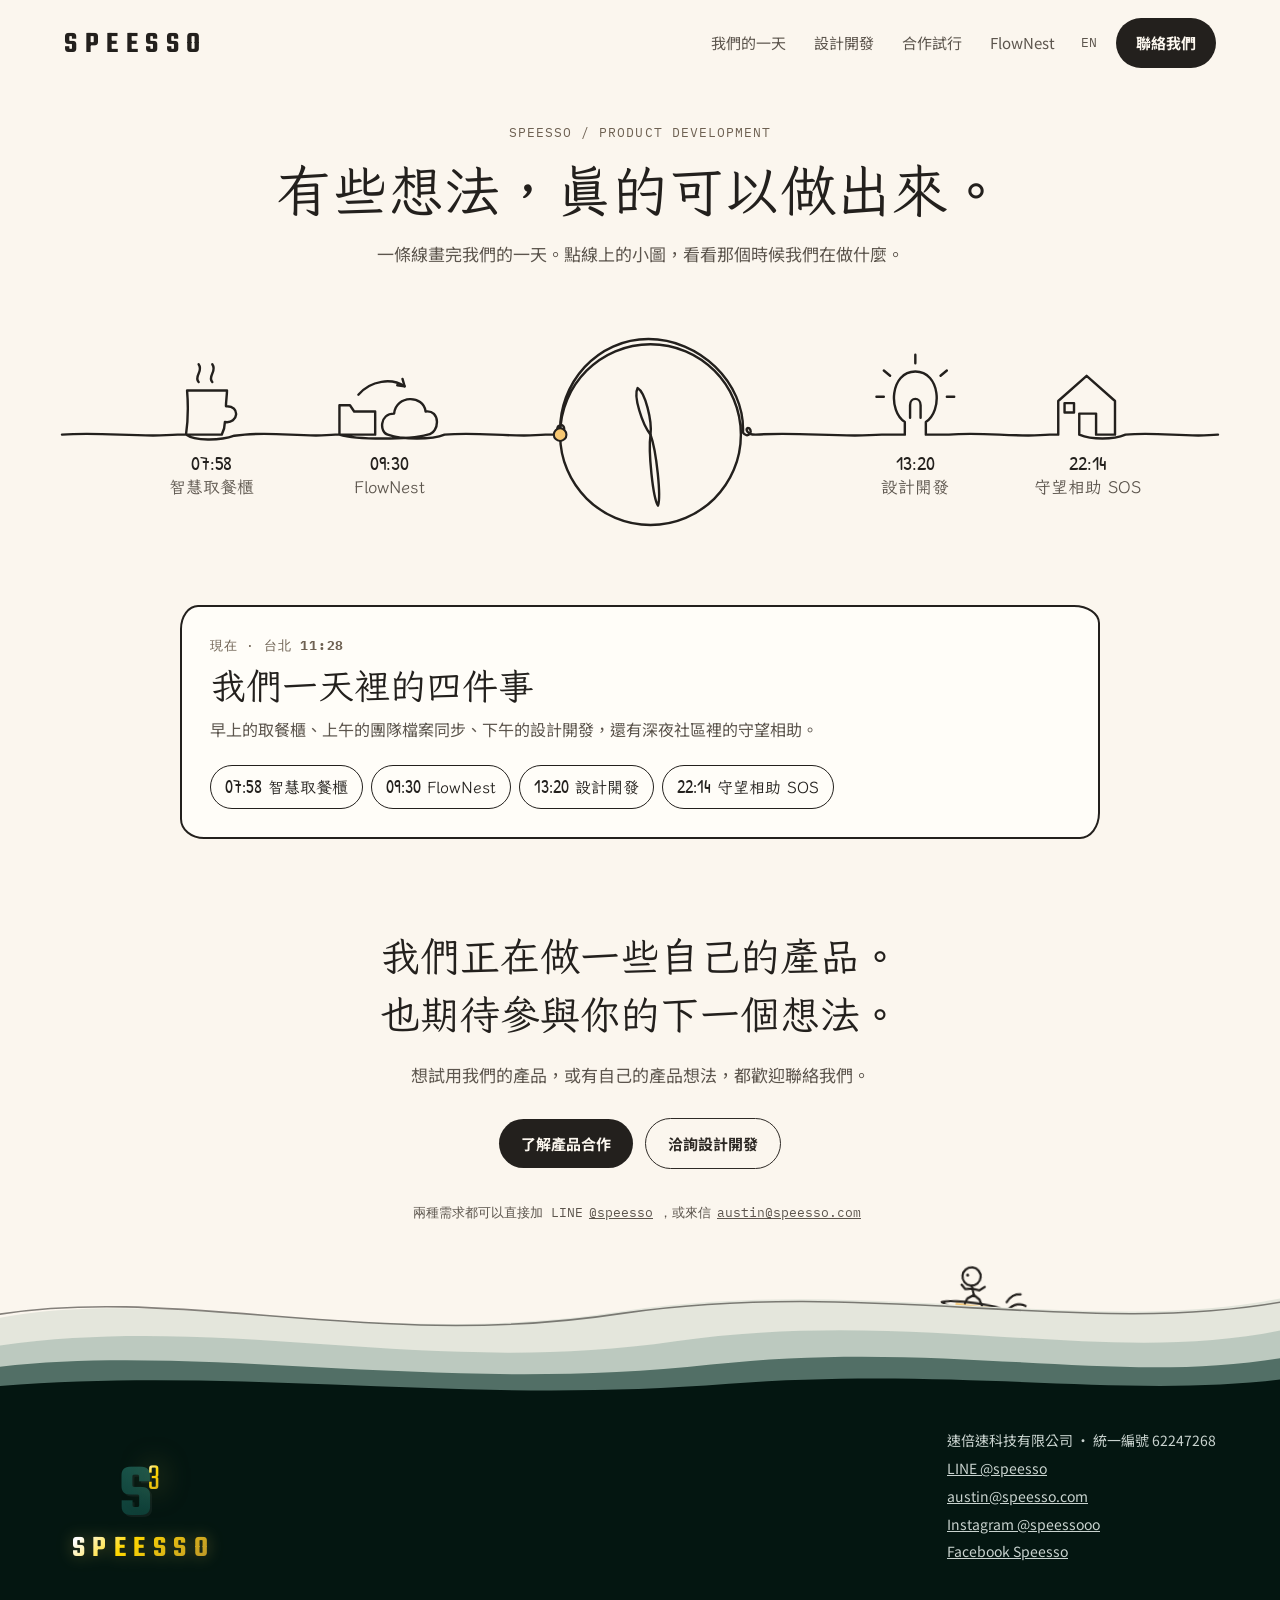
==== commit 78ea5b67: "首頁改為一筆畫版本（中英文） 一條線依序畫出取餐櫃、FlowNest、鬧鐘、設計開發、SOS；點小圖播放說明並連到相關頁面，頁尾改為柔和的起伏與衝浪小人。  Co-Authored-By: Claud" ====
--- a/index.html
+++ b/index.html
@@ -4,505 +4,301 @@
 <meta charset="utf-8">
 <meta name="viewport" content="width=device-width, initial-scale=1">
 <title>SPEESSO｜速倍速科技</title>
-<meta name="description" content="速倍速科技（SPEESSO）是一家產品開發公司：自己開發智慧取餐櫃與守望相助 SOS 系統，也協助企業進行機構、電子控制與原型開發。">
+<meta name="description" content="速倍速科技（SPEESSO）是一家產品開發公司：自己開發智慧取餐櫃、守望相助 SOS 系統與 FlowNest 團隊檔案同步，也協助企業進行機構、電子控制與原型開發。">
 <link rel="preconnect" href="https://fonts.googleapis.com">
 <link rel="preconnect" href="https://fonts.gstatic.com" crossorigin>
-<link href="https://fonts.googleapis.com/css2?family=Noto+Serif+TC:wght@500;900&family=Noto+Sans+TC:wght@400;700&family=DM+Serif+Display&family=IBM+Plex+Mono:wght@400;600&family=Teko:wght@300;600&display=swap" rel="stylesheet">
+<link href="https://fonts.googleapis.com/css2?family=LXGW+WenKai+TC&family=Patrick+Hand&family=Noto+Sans+TC:wght@400;700&family=IBM+Plex+Mono:wght@400;600&family=Teko:wght@600&display=swap" rel="stylesheet">
 <link rel="stylesheet" href="assets/site.css">
 <link rel="icon" type="image/svg+xml" href="favicon.svg">
 <link rel="alternate" hreflang="zh-Hant" href="https://speesso.com/">
 <link rel="alternate" hreflang="en" href="https://speesso.com/en/">
 <link rel="alternate" hreflang="x-default" href="https://speesso.com/">
 <meta property="og:title" content="SPEESSO｜速倍速科技">
-<meta property="og:description" content="速倍速科技開發智慧取餐櫃與守望相助 SOS 系統，也協助企業進行機構、電子控制與原型開發。">
+<meta property="og:description" content="速倍速科技開發智慧取餐櫃、守望相助 SOS 系統與 FlowNest 團隊檔案同步，也協助企業進行機構、電子控制與原型開發。">
 <meta property="og:type" content="website">
 <meta property="og:url" content="https://speesso.com/">
 <style>
-  /* L6：走一段路 — 線條小人從咖啡店（07:58）走到工作室（13:20），再走回社區（22:14）。
-     三種模式：
-       html.anim          一般動畫：往下捲＝小人往前走，街景跟著捲動
-       html.anim.calm     溫和版（系統「減少動態」）：內容一樣依序出現，只淡入淡出，街景不滑動、小人不走路
-       html（無 class）   沒有 JS：三段直排，插圖放在各段文字下面 */
-  :root { --bg: var(--paper); --fg: var(--ink); --fg2: var(--ink-2); --ease: cubic-bezier(.2, .7, .1, 1); }
-  html.is-dark { --fg: var(--night-text); --fg2: var(--night-2); }
-  body { background: var(--bg); color: var(--fg); }
-
-  /* 導覽 */
-  .top { position: fixed; inset: 0 0 auto 0; z-index: 20; background: var(--bg); transition: color .4s; }
-  .top .logo { color: var(--fg); }
-  .top .nav, .top .nav-links { flex-wrap: nowrap; }
-  .top .nav-links a { color: var(--fg2); }
-  .top .nav-links a.btn-ink { background: var(--fg); color: var(--bg); }
-  html.is-dark .top .nav-links a.btn-ink { background: var(--gold); color: var(--night); }
-  @media (max-width: 860px) { .top .nav-links a.hide-md { display: none; } }
-  @media (max-width: 480px) { .top .logo { font-size: 26px; } .top .nav-links a.hide-sm { display: none; } }
-  .progress { position: absolute; left: 0; right: 0; bottom: 0; height: 2px; }
-  .progress i { display: block; height: 100%; background: var(--gold); transform-origin: left; transform: scaleX(0); }
-
-  /* 1. 開場 */
-  .intro { min-height: 100svh; display: flex; flex-direction: column; justify-content: center; padding-top: 96px; padding-bottom: 56px; }
-  .intro .eyebrow { font-family: var(--mono); font-size: 13px; letter-spacing: .08em; color: var(--fg2); }
-  .intro h1 { margin: 0; font-family: var(--serif); font-weight: 900; font-size: clamp(42px, 7.6vw, 96px); line-height: 1.18; }
-  .intro h1 .ln { display: block; overflow: hidden; padding-bottom: .06em; }
-  .intro h1 .ln > span { display: inline-block; }
-  .intro .sub { margin: 26px 0 0; max-width: 600px; font-size: clamp(17px, 1.6vw, 19px); color: var(--fg2); }
-  .cue { margin-top: auto; padding-top: 48px; display: flex; align-items: center; gap: 14px; font-size: 14px; color: var(--fg2); }
-  .cue .bar { width: 1px; height: 48px; background: rgba(46, 42, 38, .2); position: relative; overflow: hidden; }
-  .cue .bar::after { content: ""; position: absolute; left: 0; top: -40%; width: 1px; height: 40%; background: var(--fg); animation: cue 2.2s var(--ease) infinite; }
-  @keyframes cue { to { top: 100%; } }
-  html.anim .intro h1 .ln > span { transform: translateY(110%); animation: rise 1.1s var(--ease) forwards; }
-  html.anim .intro h1 .ln:nth-child(2) > span { animation-delay: .18s; }
-  html.anim .intro .eyebrow, html.anim .intro .sub, html.anim .cue { opacity: 0; animation: fade 1s var(--ease) forwards; }
-  html.anim .intro .eyebrow { animation-delay: .05s; }
-  html.anim .intro .sub { animation-delay: .55s; }
-  html.anim .cue { animation-delay: .9s; }
-  @keyframes rise { to { transform: none; } }
-  @keyframes fade { from { opacity: 0; transform: translateY(12px); } to { opacity: 1; transform: none; } }
-  @keyframes op { from { opacity: 0; } to { opacity: 1; } }
-
-  /* 2. 三段文字（靜態預設：直排） */
-  .ch { padding: 72px 24px; }
-  .ch-in { max-width: 1200px; margin: 0 auto; display: grid; grid-template-columns: repeat(auto-fit, minmax(min(100%, 380px), 1fr)); gap: 32px 64px; align-items: center; }
-  .ch-time { margin: 0 0 8px; font-family: var(--num); font-size: clamp(64px, 9vw, 112px); line-height: 1; }
-  .ch-1 { background: var(--latte); }
-  .ch-2 { background: var(--sheet); }
-  .ch-3 { background: var(--night); color: var(--night-text); }
-  .ch-3 .ch-time { color: var(--gold); }
-  .when { margin: 0 0 12px; font-family: var(--mono); font-size: 13px; letter-spacing: .06em; color: var(--fg2); }
-  .ch-3 .when, .ch-3 .fact, .ch-3 .desc, .ch-3 .spec { color: var(--night-2); }
-  .scene { margin: 0 0 20px; font-family: var(--serif); font-weight: 900; font-size: clamp(28px, 3.2vw, 42px); line-height: 1.3; }
-  .scene.sm { font-size: clamp(24px, 2.6vw, 32px); }
-  .ch h2 { margin: 0 0 6px; font-size: clamp(18px, 1.8vw, 21px); }
-  .desc { margin: 0 0 8px; font-size: 16px; color: var(--fg2); max-width: 480px; }
-  .spec { margin: 0 0 8px; font-size: 14px; color: var(--fg2); max-width: 480px; }
-  .fact { margin: 8px 0 22px; font-family: var(--mono); font-size: 13px; }
-  .txt-b { margin-top: 32px; }
-  .scene-src { display: flex; justify-content: center; }
-  .scene-src svg { width: min(100%, 460px); height: auto; }
-
-  /* 工作桌四項 */
-  .bench { width: min(100%, 480px); margin: 16px 0 0; border: 1px solid var(--line); background: rgba(251, 246, 238, .7); }
-  .bench .tb { display: flex; justify-content: space-between; padding: 8px 14px; border-bottom: 1px solid var(--line); font-family: var(--mono); font-size: 12px; color: var(--mono-ink); }
-  .bench ul { list-style: none; margin: 0; padding: 0; display: grid; grid-template-columns: 1fr 1fr; }
-  .bench li { padding: 12px 14px 14px; border-right: 1px solid var(--line); border-bottom: 1px solid var(--line); display: flex; flex-direction: column; gap: 2px; transition: opacity .6s var(--ease), transform .6s var(--ease); }
-  .bench li:nth-child(2n) { border-right: 0; }
-  .bench li:nth-child(n+3) { border-bottom: 0; }
-  .bench .no { font-family: var(--mono); font-size: 12px; color: var(--mono-ink); }
-  .bench b { font-size: 16px; color: var(--ink); }
-  .bench span:last-child { font-size: 13px; line-height: 1.5; color: var(--ink-2); }
-
-  /* 街景插圖（線條，跟著前景色變） */
-  .sc path, .sc rect, .sc circle { fill: none; stroke: currentColor; stroke-width: 3; stroke-linecap: round; stroke-linejoin: round; }
-  .sc text { fill: currentColor; font: 700 22px var(--sans); text-anchor: middle; stroke: none; }
-  .sc .gold { fill: var(--gold); }
-  .sc .paper { fill: var(--paper); }
-  .sc .win { fill: var(--gold); fill-opacity: 0; transition: fill-opacity .8s; }
-  .ch-3 .sc .win, html.is-dark .sc .win { fill-opacity: 1; }
-  .sc .cell-door { fill: var(--paper); transform-origin: 312px 146px; transition: transform .8s var(--ease); }
-  .sc .cell-glow { fill: var(--gold); transition: opacity .6s; }
-  .sc .cell-cup { fill: #fff; transition: opacity .5s; }
-  .sc .proto { transition: fill .6s; }
-  .sc .sos-btn { fill: var(--gold); }
-  .sc .ring { stroke: var(--gold); stroke-width: 2; opacity: 0; transform-box: fill-box; transform-origin: center; }
-  .sc .ln { stroke: var(--gold); stroke-width: 2.5; stroke-dasharray: 1; stroke-dashoffset: 0; transition: stroke-dashoffset .9s var(--ease); }
-  .sc .pill rect { fill: var(--gold); stroke: none; }
-  .sc .pill text { fill: var(--night); font-size: 15px; }
-  .sc .pill { transition: opacity .5s .5s; }
-
-  /* 3. 設計開發 */
-  .dev { padding-top: 128px; padding-bottom: 104px; }
-  .dev, .close { scroll-margin-top: 40px; }
-  .dev .k { margin: 0 0 18px; font-family: var(--mono); font-size: 13px; letter-spacing: .08em; color: var(--fg2); }
-  .dev h2 { margin: 0; font-family: var(--serif); font-weight: 900; font-size: clamp(32px, 4.6vw, 56px); line-height: 1.25; }
-  .dev .lead { margin: 24px 0 0; max-width: 640px; font-size: 17px; color: var(--fg2); }
-  .dev-list { list-style: none; margin: 56px 0 44px; padding: 0; display: grid; grid-template-columns: repeat(auto-fit, minmax(min(100%, 240px), 1fr)); gap: 0 32px; }
-  .dev-list li { border-top: 1px solid var(--line); padding: 18px 0 24px; }
-  .dev-list .no { font-family: var(--mono); font-size: 12px; color: var(--mono-ink); }
-  .dev-list b { display: block; margin: 6px 0 4px; font-size: 18px; }
-  .dev-list p { margin: 0; font-size: 15px; color: var(--fg2); }
-
-  /* 3b. FlowNest（自有軟體） */
-  .fnb { padding-top: 0; padding-bottom: 104px; scroll-margin-top: 40px; }
-  .fnb-in { display: grid; grid-template-columns: minmax(0, 5fr) minmax(0, 7fr); gap: 32px 56px; align-items: center; border-top: 1px solid var(--line); padding-top: 64px; }
-  .fnb .k { margin: 0 0 18px; font-family: var(--mono); font-size: 13px; letter-spacing: .08em; color: var(--fg2); }
-  .fnb-name { display: flex; align-items: center; gap: 12px; margin: 0 0 14px; font-size: 20px; }
-  .fnb-name img { width: 44px; height: 44px; border-radius: 11px; }
-  .fnb h2 { margin: 0; font-family: var(--serif); font-weight: 900; font-size: clamp(28px, 3.6vw, 44px); line-height: 1.3; }
-  .fnb .lead { margin: 20px 0 0; max-width: 520px; font-size: 17px; color: var(--fg2); }
-  .fnb .acts { display: flex; flex-wrap: wrap; gap: 12px; margin-top: 28px; }
-  .fnb .acts .btn { margin: 0; }
-  .fnb-shot { margin: 0; }
-  .fnb-shot img { display: block; width: 100%; height: auto; background: #F2F2F1; border: 1px solid var(--line); border-radius: 12px; box-shadow: 0 10px 28px rgba(47, 58, 74, .10); }
-  @media (max-width: 899px) { .fnb-in { grid-template-columns: minmax(0, 1fr); padding-top: 48px; } }
-
-  /* 4. 收尾 */
-  .close { padding-top: 96px; padding-bottom: 112px; text-align: center; border-top: 1px solid rgba(46, 42, 38, .12); }
-  .close h2.big { margin: 0 auto; max-width: 820px; font-family: var(--serif); font-weight: 900; font-size: clamp(26px, 3.6vw, 42px); line-height: 1.45; }
-  .close .sub { margin: 20px auto 0; max-width: 560px; color: var(--fg2); font-size: 17px; }
-  .close .acts { margin-top: 32px; }
-  .close .line-id { margin: 22px 0 0; font-family: var(--mono); font-size: 13px; color: var(--fg2); }
+  /* L8：一筆畫 — 一條線從左邊進來，畫出咖啡杯、資料夾與雲、鬧鐘、燈泡、房子，再從右邊出去。
+     點線上的小圖：金色筆尖沿著線走過去、那一段畫上螢光筆、鬧鐘指針走到那個時刻，下方說明面板把小圖放大重畫一次並逐步說明。
+     手機：同一條線改成蛇行三排。系統「減少動態」：不畫線、不走動，直接顯示。 */
+  :root { --ink-c: #23201D; --hl: #F7C873; --hand: 'LXGW WenKai TC', 'Noto Sans TC', serif; --hnum: 'Patrick Hand', 'LXGW WenKai TC', sans-serif; --ease: cubic-bezier(.2, .7, .1, 1); }
+  body { background: var(--paper); }
+  .nav .logo { color: var(--ink-c); }
+
+  .kv { padding-top: 36px; text-align: center; }
+  .kv .eyebrow { margin: 0 0 10px; font-family: var(--mono); font-size: 13px; letter-spacing: .08em; color: var(--ink-3); }
+  .kv h1 { margin: 0; font: 400 clamp(32px, 4.6vw, 56px)/1.3 var(--hand); color: var(--ink-c); }
+  .kv .sub { margin: 14px auto 0; max-width: 560px; font-size: 17px; color: var(--ink-2); }
+
+  .line-wrap { max-width: 1180px; margin: 0 auto; padding: 8px 12px 0; }
+  #line { display: block; width: 100%; height: auto; overflow: visible; -webkit-tap-highlight-color: transparent; }
+  #line .ln { fill: none; stroke: var(--ink-c); stroke-width: 2.3; stroke-linecap: round; stroke-linejoin: round; }
+  #line .main { transition: stroke-dashoffset 3s cubic-bezier(.45, .05, .35, 1); }
+  #line .hlp { fill: none; stroke: var(--hl); stroke-width: 9; stroke-linecap: round; stroke-linejoin: round; opacity: .7; }
+  #line .x { opacity: 0; transition: opacity .8s ease; }
+  #line.ready .x { opacity: 1; }
+  #line .tm { font: 19px var(--hnum); fill: var(--ink-c); text-anchor: middle; }
+  #line .nm { font: 16px var(--hand); fill: var(--ink-2); text-anchor: middle; }
+  #line .hit { fill: transparent; cursor: pointer; }
+  #line .lbl { transition: transform .4s var(--ease); }
+  #line .on .lbl { transform: translateY(-2px); }
+  #line .on .nm { fill: var(--ink-c); }
+  #line .pen { fill: var(--hl); stroke: var(--ink-c); stroke-width: 2; }
+  #line .hand { transition: transform .9s var(--ease); }
+  .hint { margin: 6px 0 0; text-align: center; font: 16px var(--hand); color: var(--ink-3); }
+
+  /* 細節小動畫 */
+  .steam { animation: steam 2.4s ease-in-out infinite; }
+  .steam.b { animation-delay: .7s; }
+  @keyframes steam { 0%, 100% { opacity: .1; transform: translateY(3px); } 50% { opacity: 1; transform: translateY(-2px); } }
+  .ray { animation: ray 2s ease-in-out infinite; }
+  @keyframes ray { 0%, 100% { opacity: .1; } 50% { opacity: 1; } }
+  .arr { animation: arr 2.6s ease-in-out infinite; }
+  @keyframes arr { 0%, 100% { transform: translateX(-3px); } 50% { transform: translateX(3px); } }
+  .wv { animation: wv 1.8s ease-out infinite; opacity: 0; }
+  .wv.b { animation-delay: .6s; }
+  @keyframes wv { 0% { opacity: 1; } 100% { opacity: 0; } }
+
+  /* 說明面板 */
+  .panel { max-width: 920px; margin: 28px auto 0; padding: 28px; border: 2px solid var(--ink-c); border-radius: 18px 26px 20px 24px / 24px 18px 26px 20px; background: #FFFDF8; scroll-margin-top: 12px; }
+  @media (max-width: 640px) { .panel { margin: 20px 16px 0; padding: 22px 18px; } }
+  .js .item, .js .intro-card { display: none; }
+  .js .item.on, .js .intro-card.on { display: grid; animation: pin .5s var(--ease); }
+  @keyframes pin { from { opacity: 0; transform: translateY(8px); } to { opacity: 1; transform: none; } }
+  html:not(.js) .intro-card { display: none; }
+  html:not(.js) .item { margin-bottom: 40px; }
+  .item { grid-template-columns: minmax(0, 5fr) minmax(0, 7fr); gap: 12px 36px; align-items: start; }
+  .intro-card { grid-template-columns: minmax(0, 1fr); }
+  @media (max-width: 760px) { .item { grid-template-columns: minmax(0, 1fr); } }
+  .big { display: block; width: 100%; max-width: 300px; height: auto; margin: 0 auto; overflow: visible; }
+  .big .ln { fill: none; stroke: var(--ink-c); stroke-width: 2.4; stroke-linecap: round; stroke-linejoin: round; }
+  .big .main { transition: stroke-dashoffset 1.4s cubic-bezier(.45, .05, .35, 1); }
+  .when { margin: 0 0 6px; font-family: var(--mono); font-size: 13px; letter-spacing: .06em; color: var(--ink-3); }
+  .panel h2 { margin: 0 0 6px; font: 400 clamp(28px, 3vw, 36px)/1.3 var(--hand); color: var(--ink-c); }
+  .line { margin: 0 0 10px; font: 20px var(--hand); color: var(--ink-c); }
+  .desc { margin: 0 0 10px; font-size: 16px; color: var(--ink-2); }
+  .spec { margin: 0 0 6px; font-size: 14px; color: var(--ink-2); }
+  .fact { margin: 6px 0 18px; font: 17px var(--hand); color: var(--ink-c); }
+  .fact::before { content: "→ "; }
+  .steps { list-style: none; counter-reset: s; margin: 14px 0; padding: 0; display: grid; gap: 2px; }
+  .steps li { counter-increment: s; display: flex; gap: 12px; padding: 7px 10px; border-radius: 10px; font-size: 15px; line-height: 1.55; transition: opacity .45s, background-color .45s; }
+  .steps li::before { content: counter(s); flex: none; width: 22px; font: 19px/1.2 var(--hnum); color: var(--ink-3); }
+  .steps li span { display: block; font-size: 13px; color: var(--ink-2); }
+  .js .steps li { opacity: .4; }
+  .js .steps li.done { opacity: 1; }
+  .js .steps li.cur { opacity: 1; background: rgba(247, 200, 115, .35); }
+  .acts { display: flex; flex-wrap: wrap; gap: 10px; align-items: center; }
+  .acts .btn { margin: 0; }
+  .btn-ink { background: var(--ink-c); }
+  .replay { min-height: 48px; padding: 0 12px; border: 0; background: none; font: 17px var(--hand); color: var(--ink-c); cursor: pointer; opacity: .75; }
+  .replay:hover { opacity: 1; }
+  .replay:focus-visible, .pick:focus-visible { outline: 3px solid var(--hl); outline-offset: 2px; }
+  html:not(.js) .replay { display: none; }
+  .intro-card .desc { max-width: 620px; }
+  .picks { display: flex; flex-wrap: wrap; gap: 8px; margin-top: 12px; }
+  .pick { min-height: 44px; padding: 6px 14px; border: 1.5px solid var(--ink-c); border-radius: 999px; background: none; font: 16px var(--hand); color: var(--ink-c); cursor: pointer; }
+  .pick b { font: 18px var(--hnum); margin-right: 6px; font-weight: 400; }
+  .pick:hover { background: rgba(247, 200, 115, .35); }
+
+  .close { padding-top: 88px; padding-bottom: 104px; text-align: center; }
+  .close h2.big2 { margin: 0 auto; max-width: 820px; font: 400 clamp(26px, 3.4vw, 40px)/1.45 var(--hand); color: var(--ink-c); }
+  .close .sub { margin: 18px auto 0; max-width: 560px; color: var(--ink-2); font-size: 17px; }
+  .close .acts { justify-content: center; margin-top: 28px; }
+  .close .line-id { margin: 22px 0 0; font-family: var(--mono); font-size: 13px; color: var(--ink-2); }
   .close .line-id a { display: inline-flex; align-items: center; min-height: 44px; padding: 0 6px; }
-  .rv { transition: opacity 1s var(--ease), transform 1s var(--ease); }
-  html.anim .rv:not(.in) { opacity: 0; transform: translateY(24px); }
-
-  /* ===== 動畫模式（含溫和版） ===== */
-  html:not(.anim) .clock, html:not(.anim) .rail, html:not(.anim) .street { display: none; }
-  html.anim .tale { height: 820vh; position: relative; }
-  html.anim .stage { position: sticky; top: 0; height: 100svh; overflow: hidden;
-    --gh: 15svh; --wx: 66vw; --sw: min(520px, 42vw); }
-  html.anim .stage-in { position: relative; z-index: 2; max-width: 1200px; height: 100%; margin: 0 auto; padding: 96px 24px 84px; display: grid; grid-template-columns: 1fr; grid-template-rows: auto 1fr; pointer-events: none; }
-  html.anim .stage-in a { pointer-events: auto; }
-  html.anim .clock { grid-area: 1 / 1; justify-self: start; margin: 0; font-family: var(--num); font-size: clamp(64px, 9vw, 128px); line-height: .9; transition: color .5s; }
-  html.is-dark .clock { color: var(--gold); }
-  .clock .d { display: inline-block; width: .6em; text-align: center; }
-  html.anim .ch-time, html.anim .scene-src { display: none; }
-  html.anim .ch { grid-area: 2 / 1; padding: 0; background: none; color: inherit; align-self: start; padding-top: 20px; visibility: hidden; transition: visibility 0s .6s; }
-  html.anim .ch.on { visibility: visible; transition: visibility 0s 0s; }
-  html.anim .ch-in { display: block; margin: 0; max-width: min(480px, 42vw); }
-  html.anim .ch .txt > * { opacity: 0; transform: translateY(22px); transition: opacity .6s var(--ease), transform .6s var(--ease); }
-  html.anim .ch.on .txt > * { opacity: 1; transform: none; transition-duration: .9s; }
-  html.anim .ch.on .txt > :nth-child(2) { transition-delay: .08s; }
-  html.anim .ch.on .txt > :nth-child(3) { transition-delay: .16s; }
-  html.anim .ch.on .txt > :nth-child(4) { transition-delay: .22s; }
-  html.anim .ch.on .txt > :nth-child(5) { transition-delay: .28s; }
-  html.anim .ch.on .txt > :nth-child(6) { transition-delay: .34s; }
-  html.anim .ch.on .txt > :nth-child(7) { transition-delay: .40s; }
-  html.anim .ch-3 .when, html.anim .ch-3 .fact, html.anim .ch-3 .desc, html.anim .ch-3 .spec { color: var(--fg2); }
-  /* 13:20：四項依序亮起；w5 後換成「你的也可以」 */
-  html.anim .bench li { opacity: .15; transform: translateY(6px); }
-  html.anim .stage.w1 .bench li:nth-child(1), html.anim .stage.w2 .bench li:nth-child(2), html.anim .stage.w3 .bench li:nth-child(3), html.anim .stage.w4 .bench li:nth-child(4) { opacity: 1; transform: none; }
-  html.anim .txt-stack { display: grid; }
-  html.anim .txt-stack > .txt { grid-area: 1 / 1; margin: 0; }
-  html.anim .stage:not(.w5) .ch-2.on .txt-b > * { opacity: 0; transform: translateY(22px); transition-delay: 0s; }
-  html.anim .stage.w5 .ch-2.on .txt-a > * { opacity: 0; transform: translateY(-16px); transition-duration: .5s; transition-delay: 0s; }
-  html.anim .stage:not(.w5) .ch-2 .txt-b, html.anim .stage.w5 .ch-2 .txt-a { visibility: hidden; transition: visibility 0s .6s; }
-
-  /* 街：地面、街景、小人 */
-  .street { position: absolute; inset: 0; z-index: 1; color: var(--fg); transition: color .5s; }
-  .ground { position: absolute; left: 0; right: 0; bottom: 0; height: var(--gh); border-top: 3px solid currentColor; background: rgba(46, 42, 38, .05); }
-  html.is-dark .ground { background: rgba(0, 0, 0, .12); }
-  .track { position: absolute; left: 0; bottom: var(--gh); width: 300vw; display: flex; align-items: flex-end; transform: translateX(calc(var(--q, 0) * -200vw)); will-change: transform; }
-  .stop { width: 100vw; flex: none; display: flex; align-items: flex-end; padding-left: calc(var(--wx) - var(--sw) / 2); }
-  .stop svg { width: var(--sw); height: auto; display: block; overflow: visible; }
-  .walker { position: absolute; left: var(--wx); bottom: var(--gh); width: 54px; margin-left: -27px; z-index: 2; }
-  .walker svg { width: 100%; height: auto; display: block; overflow: visible; }
-  .walker .w { fill: none; stroke: currentColor; stroke-width: 4; stroke-linecap: round; }
-  .walker .head { fill: var(--bg); stroke: currentColor; stroke-width: 4; }
-  .walker .hcup { fill: #fff; stroke: currentColor; stroke-width: 3; opacity: 0; transition: opacity .4s; }
-  .stage.cup .walker .hcup { opacity: 1; }
-  .walker .leg1, .walker .leg2, .walker .bodyg { transform-origin: 30px 74px; }
-  .walker.walking .leg1 { animation: swing .44s ease-in-out infinite alternate; }
-  .walker.walking .leg2 { animation: swing .44s ease-in-out infinite alternate-reverse; }
-  .walker.walking .bodyg { animation: bob .22s ease-in-out infinite alternate; }
-  .walker.back svg { transform: scaleX(-1); }
-  @keyframes swing { from { transform: rotate(-24deg); } to { transform: rotate(24deg); } }
-  @keyframes bob { to { transform: translateY(-2px); } }
-
-  /* 07:58 咖啡店：k3 放入亮燈 → k4 開門、杯子到手上 */
-  html.anim .sc .cell-glow, html.anim .sc .cell-cup { opacity: 0; }
-  html.anim .stage.k3 .sc .cell-glow, html.anim .stage.k3:not(.k4) .sc .cell-cup { opacity: 1; }
-  html.anim .stage.k4 .sc .cell-door { transform: scaleX(.18); }
-  html.anim .stage.k4 .sc .cell-glow { opacity: .55; }
-  /* 13:20 工作室：桌上的原型亮起 */
-  html.anim .sc .proto { fill: none; }
-  html.anim .stage.w1 .sc .proto { fill: var(--gold); }
-  /* 22:14 社區：n1 按下發出波紋 → n2～n4 三條線依序連到家人、鄰居、照護者 */
-  html.anim .sc .ln { stroke-dashoffset: 1; }
-  html.anim .sc .pill { opacity: 0; }
-  html.anim .stage.n2 .sc .l1, html.anim .stage.n3 .sc .l2, html.anim .stage.n4 .sc .l3 { stroke-dashoffset: 0; }
-  html.anim .stage.n2 .sc .p1, html.anim .stage.n3 .sc .p2, html.anim .stage.n4 .sc .p3 { opacity: 1; }
-  html.anim .stage.n1 .sc .ring { animation: ring 2.4s var(--ease) infinite; }
-  html.anim .stage.n1 .sc .ring:nth-of-type(2) { animation-delay: .8s; }
-  html.anim .stage.n1 .sc .ring:nth-of-type(3) { animation-delay: 1.6s; }
-  @keyframes ring { 0% { opacity: .9; transform: scale(1); } 100% { opacity: 0; transform: scale(3.2); } }
-
-  /* 桌機：咖啡店上方的手機對話 */
-  .pop { position: absolute; z-index: 3; left: calc(var(--wx) - 150px); bottom: calc(var(--gh) + var(--sw) * .625 + 18px); width: 300px; opacity: 0; transform: translateY(14px); transition: opacity .5s var(--ease), transform .5s var(--ease); }
-  .stage.chat-on .pop { opacity: 1; transform: none; }
-  .chat { max-height: calc(100svh - var(--gh) - var(--sw) * .625 - 120px); padding: 12px; display: flex; flex-direction: column; justify-content: flex-end; gap: 8px; overflow: hidden; border: 3px solid var(--ink); border-radius: 22px; background: #EFE6D8; color: var(--ink); }
-  .chat .hd { align-self: center; margin-bottom: 2px; font-size: 12px; font-weight: 700; color: var(--ink-3); }
-  .bub { max-width: 86%; padding: 8px 12px; border-radius: 16px; font-size: 14px; line-height: 1.5; opacity: 0; transform: translateY(8px); transition: opacity .4s var(--ease), transform .4s var(--ease); }
-  .bub.me { align-self: flex-end; background: var(--ink); color: var(--paper); border-bottom-right-radius: 5px; }
-  .bub.sys { align-self: flex-start; background: #fff; border-bottom-left-radius: 5px; }
-  .stage.k1 .m1, .stage.k2 .m2, .stage.k3 .m3, .stage.k5 .m4 { opacity: 1; transform: none; }
-  .pop::after { content: ""; position: absolute; left: 50%; bottom: -12px; width: 18px; height: 18px; margin-left: -9px; background: #EFE6D8; border-right: 3px solid var(--ink); border-bottom: 3px solid var(--ink); transform: rotate(45deg); }
-  @media (max-width: 899px), (max-height: 699px) { .pop { display: none; } }
-
-  /* 時段導引（桌機右下） */
-  .rail { position: absolute; right: 24px; bottom: 16px; display: flex; gap: 24px; z-index: 4; }
-  .rail a { display: flex; align-items: center; justify-content: flex-end; gap: 10px; min-height: 44px; font-family: var(--mono); font-size: 12px; color: var(--fg2); text-decoration: none; opacity: .6; transition: opacity .3s; }
-  .rail a::after { content: ""; width: 18px; height: 2px; background: currentColor; transition: width .3s var(--ease); }
-  .rail a.on { opacity: 1; color: var(--fg); }
-  .rail a.on::after { width: 36px; }
-
-  /* 矮的桌機螢幕：收掉工作桌的小字與規格行，避免壓到地面 */
-  @media (min-width: 900px) and (max-height: 860px) {
-    html.anim .bench span:last-child, html.anim .spec { display: none; }
-    html.anim .clock { font-size: clamp(56px, min(9vw, 12svh), 128px); }
-    html.anim .stage-in { padding-top: 80px; }
-    html.anim .ch { padding-top: 8px; }
-  }
-
-  /* 英文字數較多：桌機文字欄放寬一點，較矮的螢幕收掉工作桌小字與規格行 */
-  html[lang="en"].anim .ch-in { max-width: min(540px, 40vw); }
-  @media (min-width: 900px) and (max-height: 980px) {
-    html[lang="en"].anim .bench span:last-child, html[lang="en"].anim .spec { display: none; }
-  }
-  @media (min-width: 900px) and (max-height: 800px) {
-    html[lang="en"].anim .txt-a .desc { display: none; }
-  }
-
-  /* 手機：文字在上、街景在下 */
-  @media (max-width: 899px) {
-    html.anim .stage { --gh: 14svh; --wx: 50vw; --sw: min(88vw, 52svh); }
-    html.anim .stage-in { padding: 80px 20px 24px; }
-    html.anim .clock { font-size: clamp(56px, 17vw, 84px); }
-    html.anim .ch { padding-top: 12px; }
-    html.anim .ch-in { max-width: none; }
-    html.anim .scene { font-size: 25px; margin-bottom: 10px; }
-    html.anim .scene.sm { font-size: 22px; }
-    html.anim .desc { font-size: 15px; margin-bottom: 4px; }
-    html.anim .spec, html.anim .bench { display: none; }
-    html.anim .when { margin-bottom: 6px; }
-    html.anim .fact { margin: 4px 0 12px; }
-    .rail { display: none; }
-  }
-  @media (max-width: 899px) and (max-height: 760px) {
-    html.anim .stage { --sw: min(88vw, 42svh); }
-    html.anim .desc { display: none; }
-  }
-
-  /* 溫和版（系統「減少動態」）：不滑動、不走路，只淡入淡出 */
-  html.calm .intro h1 .ln > span { transform: none; opacity: 0; animation: op 1s ease forwards; }
-  html.calm .intro .eyebrow, html.calm .intro .sub, html.calm .cue { animation-name: op; }
-  html.calm .cue .bar::after { animation: none; top: 30%; }
-  html.calm .ch .txt > *, html.calm .bench li, html.calm .bub, html.calm .pop, html.calm .rv:not(.in) { transform: none !important; }
-  html.calm .track { width: 100vw; transform: none; height: calc(var(--sw) * .625); }
-  html.calm .stop { position: absolute; left: 0; bottom: 0; opacity: 0; transition: opacity .9s ease; }
-  html.calm .stop.cur { opacity: 1; }
-  html.calm .walker { transition: opacity .5s; }
-  html.calm .stage.walk .walker { opacity: 0; }
-  html.calm .sc .cell-door { transition: none; }
-  html.calm .stage.n1 .sc .ring { animation: none; opacity: .5; transform: scale(2); }
-  html.calm .stage.n1 .sc .ring:nth-of-type(2) { opacity: .25; transform: scale(3); }
+  @media (max-width: 860px) { .nav-links a.hide-md { display: none; } }
+
+  /* 頁尾：米白 → 品牌深綠，用手繪起伏的邊（兩層：後面一層半透明）＋一條細墨線，不是一刀切 */
+  .close { padding-bottom: 40px; }
+  .foot-wave { display: block; width: 100%; height: clamp(90px, 10vw, 170px); margin-bottom: -2px; position: relative; z-index: 1; }
+  .foot-wave .w1 { fill: #E4E6DC; }
+  .foot-wave .w2 { fill: #9DB2A8; opacity: .55; }
+  .foot-wave .w3 { fill: #2F5249; opacity: .75; }
+  .foot-wave .front { fill: var(--speesso-forest); }
+  .foot-wave .edge { fill: none; stroke: var(--ink-c); stroke-width: 1.6; stroke-linecap: round; opacity: .55; vector-effect: non-scaling-stroke; }
+  .footer .wrap { padding-top: 28px; }
+
+  /* 浪上的衝浪小人：沿著最上面那條墨線滑行，到邊緣就轉身；點他會跳一下 */
+  .foot-sea { position: relative; overflow: hidden; padding-top: 70px; margin-top: -70px; pointer-events: none; }
+  .surfer { position: absolute; left: 0; top: 0; width: clamp(64px, 6vw, 100px); height: clamp(64px, 6vw, 100px); pointer-events: auto; cursor: pointer; transform-origin: 0 0; will-change: transform; -webkit-tap-highlight-color: transparent; }
+  .surfer svg { display: block; width: 100%; height: 100%; overflow: visible; transform: translate(-50%, -87%); }
+  .surfer .ln { fill: none; stroke: var(--ink-c); stroke-width: 2.2; stroke-linecap: round; stroke-linejoin: round; }
+  .surfer .board { fill: var(--paper); stroke: var(--ink-c); stroke-width: 2.2; stroke-linejoin: round; }
+  .surfer .stripe { stroke: var(--hl); stroke-width: 3; stroke-linecap: round; }
+  .surfer .head { fill: var(--paper); stroke: var(--ink-c); stroke-width: 2.2; }
+  .surfer .spray { animation: spray .7s ease-out infinite; }
+  .surfer .spray.b { animation-delay: .35s; }
+  @keyframes spray { 0% { opacity: 1; transform: translate(0, 0); } 100% { opacity: 0; transform: translate(-6px, -5px); } }
+  .surfer .body { transform-origin: 0 0; }
+  .surfer.hop .body { animation: hop .6s cubic-bezier(.3, 1.5, .5, 1); }
+  @keyframes hop { 0% { transform: none; } 40% { transform: translateY(-22px) rotate(-12deg); } 100% { transform: none; } }
+  @media (prefers-reduced-motion: reduce) { * { animation: none !important; transition-duration: .01s !important; } }
 </style>
 </head>
 <body>
 
-<header class="top">
+<header>
   <nav class="wrap nav" aria-label="主選單">
     <a class="logo" href="#">SPEESSO</a>
     <div class="nav-links">
-      <a class="hide-md" href="#ch1">我們的產品</a>
-      <a class="hide-sm" href="#dev">設計開發</a>
+      <a class="hide-md" href="#story">我們的一天</a>
+      <a class="hide-md" href="#dev">設計開發</a>
       <a class="hide-md" href="partners.html">合作試行</a>
       <a class="hide-md" href="#flownest">FlowNest</a>
       <a class="lang" href="en/" lang="en" hreflang="en">EN</a>
       <a class="btn btn-ink" href="#contact">聯絡我們</a>
     </div>
   </nav>
-  <div class="progress" aria-hidden="true"><i></i></div>
 </header>
 
 <main>
-  <!-- 1. 開場 -->
-  <section class="wrap intro">
+  <section class="wrap kv">
     <p class="eyebrow">SPEESSO / PRODUCT DEVELOPMENT</p>
-    <h1><span class="ln"><span>有些想法，</span></span><span class="ln"><span>真的可以做出來。</span></span></h1>
-    <p class="sub"><span class="ph">從生活裡的小麻煩，到實際能使用的產品。</span><span class="ph">我們喜歡自己動手，也協助別人把點子變成現實。</span></p>
-    <div class="cue" aria-hidden="true"><span class="bar"></span>往下看看，我們正在做什麼。</div>
+    <h1><span class="ph">有些想法，</span><span class="ph">真的可以做出來。</span></h1>
+    <p class="sub"><span class="ph">一條線畫完我們的一天。</span><span class="ph">點線上的小圖，看看那個時候我們在做什麼。</span></p>
   </section>
 
-  <!-- 2. 走一段路 -->
-  <section class="tale" id="story">
-    <div class="stage">
-      <div class="street" aria-hidden="true">
-        <div class="track"></div>
-        <div class="ground"></div>
-        <div class="walker">
-          <svg viewBox="0 0 60 116">
-            <g class="bodyg">
-              <circle class="head" cx="30" cy="16" r="12"/>
-              <path class="w" d="M30 30 V74"/>
-              <path class="w" d="M30 42 L16 62"/>
-              <path class="w" d="M30 42 L44 58"/>
-              <rect class="hcup" x="40" y="47" width="12" height="15" rx="2"/>
-            </g>
-            <path class="w leg1" d="M30 74 V112"/>
-            <path class="w leg2" d="M30 74 V112"/>
-          </svg>
+  <section id="story">
+    <div class="line-wrap"><svg id="line" aria-hidden="true"></svg></div>
+
+    <div class="panel" id="panel" aria-live="polite">
+      <div class="intro-card on" id="intro">
+        <p class="when">現在 · 台北 <b id="now-t">--:--</b></p>
+        <h2>我們一天裡的四件事</h2>
+        <p class="desc">早上的取餐櫃、上午的團隊檔案同步、下午的設計開發，還有深夜社區裡的守望相助。</p>
+        <div class="picks">
+          <button class="pick" type="button" data-go="locker"><b>07:58</b>智慧取餐櫃</button>
+          <button class="pick" type="button" data-go="flownest"><b>09:30</b>FlowNest</button>
+          <button class="pick" type="button" data-go="dev"><b>13:20</b>設計開發</button>
+          <button class="pick" type="button" data-go="sos"><b>22:14</b>守望相助 SOS</button>
         </div>
-        <div class="pop">
-          <div class="chat">
-            <span class="hd">SPEESSO 取餐</span>
-            <div class="bub me m1">一杯熱拿鐵，大杯</div>
-            <div class="bub sys m2">已收到訂單，付款完成 ✓</div>
-            <div class="bub sys m3">餐點好了，放在 3 號格。到店掃碼就能取餐。</div>
-            <div class="bub me m4">拿到了，謝謝！</div>
+      </div>
+
+      <article class="item" id="p-locker" data-steps="3" data-g="cup">
+        <svg class="big" aria-hidden="true"></svg>
+        <div>
+          <p class="when">07:58 · 早上 · 咖啡店</p>
+          <h2>智慧取餐櫃</h2>
+          <p class="line"><span class="ph">咖啡點好了。</span><span class="ph">到了直接拿。</span></p>
+          <p class="desc"><span class="ph">提前用 LINE 點餐付款，到店掃碼取餐。</span><span class="ph">少一道等待的流程，讓買咖啡更方便。</span></p>
+          <ol class="steps">
+            <li>用 LINE 點餐，付款完成</li>
+            <li>店員把餐點放進取餐格，格子亮燈</li>
+            <li>到店掃碼，格門打開就能取餐</li>
+          </ol>
+          <p class="spec">3 格模組化設計，可設置於層架上，減少地面空間需求。</p>
+          <p class="fact">徵求台北地區咖啡店，參與產品試行。</p>
+          <div class="acts">
+            <a class="btn btn-ink" href="partners.html#locker">了解取餐櫃試行</a>
+            <button class="replay" type="button">↻ 再畫一次</button>
           </div>
         </div>
-      </div>
-      <nav class="rail" aria-label="時段">
-        <a href="#ch1" data-i="0">07:58 取餐櫃</a>
-        <a href="#ch2" data-i="1">13:20 工作桌</a>
-        <a href="#ch3" data-i="2">22:14 守望相助</a>
-      </nav>
-      <div class="stage-in">
-        <p class="clock" aria-hidden="true"><span class="d">0</span><span class="d">7</span>:<span class="d">5</span><span class="d">8</span></p>
-
-        <article class="ch ch-1" id="ch1" data-range="0.05,0.31">
-          <div class="ch-in">
-            <div class="txt">
-              <p class="ch-time">07:58</p>
-              <p class="when">早上 · 咖啡店</p>
-              <p class="scene"><span class="ph">咖啡點好了。</span><br><span class="ph">到了直接拿。</span></p>
-              <h2>智慧取餐櫃</h2>
-              <p class="desc"><span class="ph">提前用 LINE 點餐付款，到店掃碼取餐。</span><span class="ph">少一道等待的流程，讓買咖啡更方便。</span></p>
-              <p class="spec">3 格模組化設計，可設置於層架上，減少地面空間需求。</p>
-              <p class="fact">徵求台北地區咖啡店，參與產品試行。</p>
-              <a class="btn btn-ink" href="partners.html#locker">了解取餐櫃試行</a>
-            </div>
-            <div class="scene-src" aria-hidden="true">
-              <svg class="sc" viewBox="0 0 400 250">
-                <path d="M40 250 V92 H360 V250"/>
-                <path d="M30 92 L48 56 H352 L370 92 Z"/>
-                <path d="M30 92 q21 22 42 0 q21 22 42 0 q21 22 42 0 q21 22 42 0 q21 22 42 0 q21 22 42 0 q21 22 42 0 q21 22 46 0"/>
-                <text x="200" y="84">咖啡</text>
-                <rect x="66" y="140" width="82" height="60" rx="3"/>
-                <path d="M170 250 V146 H230 V250"/>
-                <rect class="cell-glow" x="314" y="148" width="26" height="50"/>
-                <path class="cell-cup" d="M320 168 L323 192 H331 L334 168 Z"/>
-                <rect class="cell-door" x="312" y="146" width="30" height="54"/>
-                <rect x="252" y="146" width="90" height="54" rx="3"/>
-                <path d="M282 146 V200 M312 146 V200"/>
-              </svg>
-            </div>
+      </article>
+
+      <article class="item" id="p-flownest" data-steps="4" data-g="sync">
+        <svg class="big" aria-hidden="true"></svg>
+        <div>
+          <p class="when">09:30 · 上午 · 開工前同步</p>
+          <h2>FlowNest 團隊檔案同步</h2>
+          <p class="line"><span class="ph">團隊的設計檔，</span><span class="ph">不再互相覆蓋。</span></p>
+          <p class="desc"><span class="ph">比對本機工作資料夾與團隊共用的 Google Drive 資料夾，</span><span class="ph">列出要上傳、要下載與兩邊都改過的檔案。</span></p>
+          <ol class="steps">
+            <li>一次掃描，比對兩邊的檔案</li>
+            <li>你改過的上傳，隊友的新版下載</li>
+            <li>兩邊都改過的，由你決定保留哪一版</li>
+            <li>覆蓋前先備份，最近 10 次同步可整批撤銷</li>
+          </ol>
+          <p class="fact">免費試用 30 天 · Windows 10／11</p>
+          <div class="acts">
+            <a class="btn btn-ink" href="flownest.html">了解 FlowNest</a>
+            <a class="btn btn-line" href="flownest-guide.html">看使用方法</a>
+            <button class="replay" type="button">↻ 再畫一次</button>
           </div>
-        </article>
-
-        <article class="ch ch-2" id="ch2" data-range="0.40,0.645">
-          <div class="ch-in">
-            <div class="txt-stack">
-              <div class="txt txt-a">
-                <p class="ch-time">13:20</p>
-                <p class="when">下午 · 我們的工作桌</p>
-                <p class="scene"><span class="ph">畫圖、打樣、測試。</span><br><span class="ph">然後再改一次。</span></p>
-                <p class="desc"><span class="ph">從機構、電路到軟體，我們自己設計、整合，也自己到現場驗證。</span><span class="ph">除了開發自己的產品，我們也協助企業把想法變成能夠測試的實體。</span></p>
-                <div class="bench">
-                  <div class="tb"><span>WORKBENCH</span><span>4 項</span></div>
-                  <ul>
-                    <li><span class="no">01</span><b>機構設計</b><span>產品結構、零件設計、鈑金與組裝</span></li>
-                    <li><span class="no">02</span><b>電子與控制</b><span>電路設計、PCB、韌體與控制整合</span></li>
-                    <li><span class="no">03</span><b>軟體與系統</b><span>系統介面、雲端與軟硬體連接</span></li>
-                    <li><span class="no">04</span><b>原型與驗證</b><span>打樣、功能測試、製造可行性評估</span></li>
-                  </ul>
-                </div>
-              </div>
-              <div class="txt txt-b">
-                <p class="when">設計開發 · 接受委託</p>
-                <p class="scene sm"><span class="ph">不只是自己的點子，</span><span class="ph">你的也可以。</span></p>
-                <p class="desc"><span class="ph">可能是一張草圖、一個產品構想，或是現有設備需要改善。</span><span class="ph">我們可以從設計與技術評估開始，一起找出可行的製作方式。</span></p>
-                <a class="btn btn-ink" href="#dev">了解設計開發服務</a>
-              </div>
-            </div>
-            <div class="scene-src" aria-hidden="true">
-              <svg class="sc" viewBox="0 0 400 250">
-                <path d="M50 250 V70 H350 V250"/>
-                <text x="200" y="56">工作室</text>
-                <rect x="70" y="100" width="84" height="70" rx="3"/>
-                <path d="M84 156 L94 126 L110 120 M110 120 l9 -3 l-2 10 z"/>
-                <path d="M172 250 V146 H228 V250"/>
-                <rect x="246" y="100" width="88" height="90" rx="3"/>
-                <path d="M256 170 H324"/>
-                <rect class="proto gold" x="266" y="152" width="22" height="18" rx="2"/>
-                <path d="M298 170 V160 H314 V170"/>
-              </svg>
-            </div>
+        </div>
+      </article>
+
+      <article class="item" id="p-dev" data-steps="4" data-g="bulb">
+        <svg class="big" aria-hidden="true"></svg>
+        <div>
+          <p class="when">13:20 · 下午 · 我們的工作桌</p>
+          <h2>設計開發</h2>
+          <p class="line"><span class="ph">畫圖、打樣、測試。</span><span class="ph">然後再改一次。</span></p>
+          <p class="desc"><span class="ph">從機構、電路到軟體，我們自己設計、整合，也自己到現場驗證。</span><span class="ph">除了開發自己的產品，我們也協助企業把想法變成能夠測試的實體。</span></p>
+          <ol class="steps">
+            <li><div>機構設計<span>產品結構、零件設計、鈑金與組裝</span></div></li>
+            <li><div>電子與控制<span>電路設計、PCB、韌體與控制整合</span></div></li>
+            <li><div>軟體與系統<span>系統介面、雲端與軟硬體連接</span></div></li>
+            <li><div>原型與驗證<span>打樣、功能測試、製造可行性評估</span></div></li>
+          </ol>
+          <p class="fact">不只是自己的點子，你的也可以。</p>
+          <div class="acts">
+            <a class="btn btn-ink" href="https://line.me/R/ti/p/@speesso">聊聊你的產品想法</a>
+            <a class="btn btn-line" href="mailto:austin@speesso.com">來信洽詢</a>
+            <button class="replay" type="button">↻ 再畫一次</button>
           </div>
-        </article>
-
-        <article class="ch ch-3" id="ch3" data-range="0.745,1.01">
-          <div class="ch-in">
-            <div class="txt">
-              <p class="ch-time">22:14</p>
-              <p class="when">深夜 · 社區</p>
-              <p class="scene"><span class="ph">有需要的時候，</span><br><span class="ph">按一下就好。</span></p>
-              <h2>守望相助 SOS 系統</h2>
-              <p class="desc"><span class="ph">透過簡單的按鈕操作，讓求助訊息傳送給預先設定的聯絡人。</span><span class="ph">讓家人、鄰居與照護者更容易互相照應。</span></p>
-              <p class="spec">適用於希望建立鄰里互助與緊急通知機制的社區。</p>
-              <p class="fact">徵求有意願參與產品測試的社區。</p>
-              <a class="btn btn-gold" href="partners.html#sos">了解 SOS 試行</a>
-            </div>
-            <div class="scene-src" aria-hidden="true">
-              <svg class="sc" viewBox="0 0 400 250">
-                <path d="M20 250 V150 L96 92 L172 150 V250"/>
-                <rect class="win" x="56" y="160" width="26" height="26"/>
-                <rect class="win" x="110" y="160" width="26" height="26"/>
-                <path d="M228 250 V132 L304 66 L380 132 V250"/>
-                <rect class="win" x="250" y="146" width="28" height="28"/>
-                <rect class="win" x="330" y="146" width="28" height="28"/>
-                <path d="M286 250 V196 H322 V250"/>
-                <path class="ln l1" pathLength="1" d="M342 205 C 300 150 140 120 96 74"/>
-                <path class="ln l2" pathLength="1" d="M342 205 C 372 150 330 90 304 48"/>
-                <path class="ln l3" pathLength="1" d="M342 205 C 300 196 230 150 200 104"/>
-                <circle class="ring" cx="342" cy="214" r="9"/>
-                <circle class="ring" cx="342" cy="214" r="9"/>
-                <circle class="ring" cx="342" cy="214" r="9"/>
-                <circle class="sos-btn" cx="342" cy="214" r="9"/>
-                <g class="pill p1"><rect x="70" y="48" width="52" height="26" rx="13"/><text x="96" y="67">鄰居</text></g>
-                <g class="pill p2"><rect x="278" y="22" width="52" height="26" rx="13"/><text x="304" y="41">家人</text></g>
-                <g class="pill p3"><rect x="164" y="78" width="72" height="26" rx="13"/><text x="200" y="97">照護者</text></g>
-              </svg>
-            </div>
+        </div>
+      </article>
+
+      <article class="item" id="p-sos" data-steps="4" data-g="house">
+        <svg class="big" aria-hidden="true"></svg>
+        <div>
+          <p class="when">22:14 · 深夜 · 社區</p>
+          <h2>守望相助 SOS 系統</h2>
+          <p class="line"><span class="ph">有需要的時候，</span><span class="ph">按一下就好。</span></p>
+          <p class="desc"><span class="ph">透過簡單的按鈕操作，讓求助訊息傳送給預先設定的聯絡人。</span><span class="ph">讓家人、鄰居與照護者更容易互相照應。</span></p>
+          <ol class="steps">
+            <li>按下 SOS 按鈕</li>
+            <li>通知家人</li>
+            <li>通知鄰居</li>
+            <li>通知照護者</li>
+          </ol>
+          <p class="spec">適用於希望建立鄰里互助與緊急通知機制的社區。</p>
+          <p class="fact">徵求有意願參與產品測試的社區。</p>
+          <div class="acts">
+            <a class="btn btn-ink" href="partners.html#sos">了解 SOS 試行</a>
+            <button class="replay" type="button">↻ 再畫一次</button>
           </div>
-        </article>
-      </div>
+        </div>
+      </article>
     </div>
   </section>
 
-  <!-- 3. 設計開發（B2B） -->
-  <section class="wrap dev" id="dev">
-    <p class="k rv">PRODUCT DEVELOPMENT / 設計開發</p>
-    <h2 class="rv">你有想做的產品嗎？</h2>
-    <p class="lead rv"><span class="ph">不一定要有完整的設計圖。</span><span class="ph">可能只是一個想法、一張草圖，或是現有產品想改得更好。</span><span class="ph">我們可以一起討論結構、功能與製作方式，</span><span class="ph">看看怎麼讓它真正做得出來。</span></p>
-    <ul class="dev-list rv">
-      <li><span class="no">01</span><b>機構與產品設計</b><p>產品結構、零件設計、組裝與製造方式規劃。</p></li>
-      <li><span class="no">02</span><b>電子與控制整合</b><p>電子電路、感測、控制與韌體開發。</p></li>
-      <li><span class="no">03</span><b>原型製作與測試</b><p>概念驗證、功能原型、打樣與設計修正。</p></li>
-      <li><span class="no">04</span><b>製造可行性評估</b><p>材料、製程、成本與後續生產方式討論。</p></li>
-    </ul>
-    <a class="btn btn-ink rv" href="https://line.me/R/ti/p/@speesso">聊聊你的產品想法</a>
-  </section>
-
-  <!-- 3b. FlowNest（自有軟體） -->
-  <section class="wrap fnb" id="flownest">
-    <div class="fnb-in">
-      <div class="fnb-txt rv">
-        <p class="k">SOFTWARE / 團隊檔案同步</p>
-        <p class="fnb-name"><img src="assets/flownest/icon.png" alt="" width="44" height="44"><b>FlowNest</b></p>
-        <h2><span class="ph">團隊的設計檔，</span><span class="ph">不再互相覆蓋。</span></h2>
-        <p class="lead"><span class="ph">比對本機工作資料夾與團隊共用的 Google Drive 資料夾，</span><span class="ph">列出要上傳、要下載與兩邊都改過的檔案。</span><span class="ph">覆蓋前先備份，按錯也能整批復原。</span></p>
-        <div class="acts">
-          <a class="btn btn-ink" href="flownest.html">了解 FlowNest</a>
-          <a class="btn btn-line" href="flownest.html#trial">免費試用 30 天</a>
-        </div>
-      </div>
-      <figure class="fnb-shot rv"><img src="assets/flownest/zh/project.png" alt="FlowNest 專案畫面" width="1280" height="820" loading="lazy"></figure>
-    </div>
-  </section>
-
-  <!-- 4. 合作邀請 -->
   <section class="wrap close" id="contact">
-    <h2 class="big rv"><span class="ph">我們正在做一些自己的產品。</span><br><span class="ph">也期待參與你的下一個想法。</span></h2>
-    <p class="sub rv">想試用我們的產品，或有自己的產品想法，都歡迎聯絡我們。</p>
-    <div class="acts rv">
+    <h2 class="big2"><span class="ph">我們正在做一些自己的產品。</span><br><span class="ph">也期待參與你的下一個想法。</span></h2>
+    <p class="sub">想試用我們的產品，或有自己的產品想法，都歡迎聯絡我們。</p>
+    <div class="acts">
       <a class="btn btn-ink" href="partners.html">了解產品合作</a>
       <a class="btn btn-line" href="https://line.me/R/ti/p/@speesso">洽詢設計開發</a>
     </div>
-    <p class="line-id rv">兩種需求都可以直接加 LINE<a href="https://line.me/R/ti/p/@speesso">@speesso</a>，或來信<a href="mailto:austin@speesso.com">austin@speesso.com</a></p>
+    <p class="line-id">兩種需求都可以直接加 LINE<a href="https://line.me/R/ti/p/@speesso">@speesso</a>，或來信<a href="mailto:austin@speesso.com">austin@speesso.com</a></p>
   </section>
 </main>
 
+<div class="foot-sea">
+<div class="surfer" aria-hidden="true" title="嗨！">
+  <svg viewBox="-38 -66 76 76">
+    <g class="body">
+      <g class="spray"><path class="ln" d="M-34 -3 c-5 -5 -11 -6 -16 -4"/></g>
+      <g class="spray b"><path class="ln" d="M-31 -9 c-3 -6 -8 -9 -13 -9"/></g>
+      <path class="board" d="M-31 0 C-20 5 20 5 33 -3 C22 -7 -20 -6 -31 0 Z"/>
+      <path class="stripe" d="M-18 -1 L18 -2"/>
+      <path class="ln" d="M-7 -3 L-4 -9 L2 -13 M10 -4 L8 -9 L2 -13"/>
+      <path class="ln" d="M2 -13 C3 -16 4 -19 5 -22"/>
+      <path class="ln" d="M4 -19 L-3 -18 L-8 -22 M4 -19 L11 -18 L15 -22"/>
+      <circle class="head" cx="6" cy="-31" r="9"/>
+      <circle cx="10" cy="-32" r="1.5" fill="var(--ink-c)"/>
+    </g>
+  </svg>
+</div>
+<svg class="foot-wave" viewBox="0 0 1440 120" preserveAspectRatio="none" aria-hidden="true">
+  <!-- 由淡到深四層起伏，像遠山：米白 → 淡灰綠 → 灰綠 → 品牌深綠 -->
+  <path class="w1" d="M0 40 C200 10 420 70 700 34 C980 0 1220 58 1440 22 V120 H0 Z"/>
+  <path class="edge" d="M-10 38 C200 8 420 72 700 36 C980 2 1220 60 1450 24"/>
+  <path class="w2" d="M0 66 C260 36 480 96 760 62 C1030 30 1240 86 1440 52 V120 H0 Z"/>
+  <path class="w3" d="M0 86 C230 64 500 112 800 84 C1060 60 1250 104 1440 78 V120 H0 Z"/>
+  <path class="front" d="M0 104 C280 86 520 122 820 102 C1080 86 1260 116 1440 98 V120 H0 Z"/>
+</svg>
+</div>
 <footer class="footer">
   <div class="wrap">
     <a class="lockup" href="#" aria-label="SPEESSO 首頁">
@@ -521,133 +317,238 @@
 
 <script>
 (function () {
-  var root = document.documentElement, qs = location.search;
-  if (/[?&]static\b/.test(qs)) return;                       // 縮圖用：直排靜態
-  var calm = matchMedia('(prefers-reduced-motion: reduce)').matches || /[?&]calm\b/.test(qs);
-  root.classList.add('anim');
-  if (calm) root.classList.add('calm');                      // 溫和版
-
-  var story = document.getElementById('story');
-  var stage = story.querySelector('.stage');
-  var dev = document.getElementById('dev');
-  var track = story.querySelector('.track');
-  var walker = story.querySelector('.walker');
-  // 把各段的插圖搬進街景（沒有 JS 時插圖留在各段文字下方）
-  var stops = [].slice.call(story.querySelectorAll('.scene-src svg')).map(function (svg) {
-    var d = document.createElement('div');
-    d.className = 'stop';
-    d.appendChild(svg);
-    track.appendChild(d);
-    return d;
+  var root = document.documentElement;
+  if (/[?&]static\b/.test(location.search)) return;
+  root.classList.add('js');
+  var calm = matchMedia('(prefers-reduced-motion: reduce)').matches;
+  var NS = 'http://www.w3.org/2000/svg';
+
+  // ---- 一筆畫的小圖：本地座標，線從 (0,0) 進、從 (W,0) 出，y 往上是負 ----
+  var G = {
+    cup: { W: 64, c: [['M', 0, 0], ['L', 42, 0], ['C', 44, -4, 45, -8, 45, -12], ['C', 58, -10, 60, -28, 46, -27], ['C', 46, -32, 47, -38, 47, -42], ['L', 9, -42], ['C', 10, -30, 10, -14, 8, 0], ['C', 16, 6, 40, 6, 54, 1], ['L', 64, 0]],
+           x: '<g class="steam"><path class="ln" d="M20 -50 c-5 -6 5 -10 0 -17"/></g><g class="steam b"><path class="ln" d="M33 -50 c-5 -6 5 -10 0 -17"/></g>' },
+    sync: { W: 104, c: [['M', 0, 0], ['L', 38, 0], ['L', 38, -22], ['L', 18, -22], ['L', 14, -28], ['L', 4, -28], ['L', 4, 0], ['C', 20, 5, 70, 5, 88, 0], ['C', 100, -2, 100, -24, 86, -22], ['C', 84, -38, 58, -38, 56, -20], ['C', 42, -20, 42, -2, 50, 0], ['C', 64, 5, 92, 5, 104, 0]],
+            x: '<g class="arr"><path class="ln" d="M22 -38 C34 -52 54 -54 66 -46"/><path class="ln" d="M66 -46 l-7 -1 M66 -46 l-2 -7"/></g>' },
+    clock: { W: 200, clock: true, c: [['M', 0, 0], ['L', 14, 0], ['C', 20, -4, 18, -10, 14, -9], ['C', 10, -8, 11, -2, 14, 0], ['C', 14, -47.5, 52.5, -86, 100, -86], ['C', 147.5, -86, 186, -47.5, 186, 0], ['C', 186, 47.5, 147.5, 86, 100, 86], ['C', 52.5, 86, 14, 47.5, 14, 0], ['C', 12, -50, 50, -91, 98, -91], ['C', 146, -91, 190, -50, 188, -2], ['C', 192, 4, 198, -2, 194, -6], ['C', 190, -8, 190, 0, 200, 0]] },
+    bulb: { W: 64, c: [['M', 0, 0], ['L', 22, 0], ['L', 22, -12], ['C', 6, -22, 8, -60, 32, -60], ['C', 56, -60, 58, -22, 42, -12], ['L', 42, 0], ['L', 64, 0]],
+            x: '<path class="ln" d="M27 -16 L27 -28 C27 -36 37 -36 37 -28 L37 -16"/><g class="ray"><path class="ln" d="M32 -68 v-8 M8 -56 l-6 -5 M56 -56 l6 -5 M2 -36 h-7 M62 -36 h7"/></g>' },
+    house: { W: 72, c: [['M', 0, 0], ['L', 8, 0], ['L', 8, -32], ['L', 35, -56], ['L', 62, -32], ['L', 62, 0], ['L', 44, 0], ['L', 44, -20], ['L', 28, -20], ['L', 28, 0], ['C', 40, 5, 60, 5, 72, 0]],
+             x: '<rect class="ln" x="14" y="-30" width="9" height="9"/><g class="wv"><path class="ln" d="M68 -44 a10 10 0 0 1 0 14"/></g><g class="wv b"><path class="ln" d="M74 -50 a18 18 0 0 1 0 26"/></g>' }
+  };
+  var ITEMS = {
+    locker: { g: 'cup', t: '07:58', name: '智慧取餐櫃' },
+    flownest: { g: 'sync', t: '09:30', name: 'FlowNest' },
+    dev: { g: 'bulb', t: '13:20', name: '設計開發' },
+    sos: { g: 'house', t: '22:14', name: '守望相助 SOS' }
+  };
+  var ORDER = ['locker', 'flownest', 'dev', 'sos'];
+
+  function n(v) { return (Math.round(v * 10) / 10).toString(); }
+  // 把小圖的指令放到 (ox, oy)；mirror＝由右往左走
+  function place(gl, ox, oy, mirror, skipM) {
+    var s = '';
+    gl.c.forEach(function (cmd, k) {
+      if (k === 0 && skipM) return;
+      var out = [cmd[0]];
+      for (var i = 1; i < cmd.length; i += 2) {
+        var x = cmd[i], y = cmd[i + 1];
+        out.push(n(ox + (mirror ? gl.W - x : x)), n(oy + y));
+      }
+      s += (k ? ' ' : '') + out[0] + out.slice(1).join(' ');
+    });
+    return s;
+  }
+  // 兩點間的線：微微起伏，不是死直線
+  function link(x1, y, x2) { var d = x2 - x1; return ' C' + n(x1 + d * .35) + ' ' + n(y - 3) + ' ' + n(x1 + d * .65) + ' ' + n(y + 3) + ' ' + n(x2) + ' ' + n(y); }
+
+  // 版面：桌機一排；手機蛇行三排
+  var LAYOUT = {
+    wide: { vb: '-20 -150 1100 285', rows: [{ y: 0, dir: 1, x0: -20, x1: 1080, items: [['locker', 90], ['flownest', 240], ['clock', 440], ['dev', 760], ['sos', 920]] }] },
+    narrow: { vb: '-24 -116 410 590', rows: [
+      { y: 0, dir: 1, x0: -24, x1: 330, items: [['clock', 82]] },
+      { y: 230, dir: -1, x0: 330, x1: 30, items: [['flownest', 206], ['locker', 46]] },
+      { y: 410, dir: 1, x0: 30, x1: 386, items: [['dev', 62], ['sos', 226]] }
+    ] }
+  };
+
+  var svg = document.getElementById('line'), state = null;
+  function el(tag, at, p) { var e = document.createElementNS(NS, tag); for (var k in at) e.setAttribute(k, at[k]); if (p) p.appendChild(e); return e; }
+
+  function build(mode) {
+    var L = LAYOUT[mode], d = '', boxes = {}, cx = null;
+    svg.innerHTML = '';
+    svg.setAttribute('viewBox', L.vb);
+    L.rows.forEach(function (row, ri) {
+      var x = row.x0;
+      if (ri === 0) d = 'M' + n(x) + ' ' + n(row.y);
+      else {                                                   // 轉彎下到下一排
+        var prev = L.rows[ri - 1], ex = prev.x1, bulge = prev.dir > 0 ? 44 : -44;
+        d += ' C' + n(ex + bulge) + ' ' + n(prev.y) + ' ' + n(ex + bulge) + ' ' + n(row.y) + ' ' + n(row.x0) + ' ' + n(row.y);
+      }
+      row.items.forEach(function (it) {
+        var key = it[0], gl = G[key === 'clock' ? 'clock' : ITEMS[key].g], gx = it[1];
+        var entry = row.dir > 0 ? gx : gx + gl.W, exit = row.dir > 0 ? gx + gl.W : gx;
+        d += link(x, row.y, entry) + ' ' + place(gl, gx, row.y, row.dir < 0 && !gl.clock, true);
+        x = exit;
+        boxes[key] = { x: gx, y: row.y, W: gl.W, mirror: row.dir < 0 && !gl.clock };
+        if (gl.clock) cx = [gx + 100, row.y];
+      });
+      d += link(x, row.y, row.x1);
+    });
+
+    var hl = el('path', { class: 'hlp', d: d, 'stroke-dasharray': '0 100000', style: 'visibility:hidden' }, svg);   // 選到之前不顯示（避免起點留一個圓點）
+    var main = el('path', { class: 'ln main', d: d }, svg);
+    // 小動畫細節與文字
+    var extras = el('g', { class: 'x' }, svg);
+    ORDER.forEach(function (k) {
+      var b = boxes[k], gl = G[ITEMS[k].g], gx = el('g', { 'data-k': k }, extras);
+      var detail = el('g', { transform: 'translate(' + b.x + ' ' + b.y + ')' + (b.mirror ? ' translate(' + gl.W + ' 0) scale(-1 1)' : '') }, gx);
+      detail.innerHTML = gl.x || '';
+      var lb = el('g', { class: 'lbl' }, gx);
+      el('text', { class: 'tm', x: b.x + gl.W / 2, y: b.y + 34 }, lb).textContent = ITEMS[k].t;
+      el('text', { class: 'nm', x: b.x + gl.W / 2, y: b.y + 56 }, lb).textContent = ITEMS[k].name;
+      el('rect', { class: 'hit', x: b.x - 18, y: b.y - 86, width: gl.W + 36, height: 152, 'data-go': k }, gx);
+    });
+    // 鬧鐘指針（一筆畫風格的細長圈）
+    var hands = [];
+    [['M0 0 C-5 -12 -6 -40 0 -46 C6 -40 5 -12 0 0', 0], ['M0 0 C-4 -16 -4 -60 0 -68 C4 -60 4 -16 0 0', 1]].forEach(function (h) {
+      var gg = el('g', { transform: 'translate(' + cx[0] + ' ' + cx[1] + ')' }, svg);
+      var hh = el('g', { class: 'hand' }, gg);
+      el('path', { class: 'ln', d: h[0] }, hh);
+      hands.push(hh);
+    });
+    var pen = el('circle', { class: 'pen', r: 6, cx: cx[0], cy: cx[1] }, svg);
+
+    // 每件事在線上佔的長度範圍（螢光筆與筆尖位置用）
+    var total = main.getTotalLength(), ranges = {}, step = 3;
+    ORDER.forEach(function (k) { ranges[k] = [Infinity, -Infinity]; });
+    for (var s = 0; s <= total; s += step) {
+      var p = main.getPointAtLength(s);
+      ORDER.forEach(function (k) {
+        var b = boxes[k];
+        if (p.x >= b.x - 2 && p.x <= b.x + G[ITEMS[k].g].W + 2 && p.y <= b.y + 7 && p.y >= b.y - 80) { ranges[k][0] = Math.min(ranges[k][0], s); ranges[k][1] = Math.max(ranges[k][1], s); }
+      });
+    }
+    var clockLen = (function () { var best = 0, bd = Infinity; for (var s = 0; s <= total; s += step) { var p = main.getPointAtLength(s), dd = Math.abs(p.x - cx[0] + 86) + Math.abs(p.y - cx[1]); if (dd < bd) { bd = dd; best = s; } } return best; })();
+
+    // 開場：線從左畫到右
+    if (!calm && !state) {
+      main.style.strokeDasharray = total; main.style.strokeDashoffset = total;
+      main.getBoundingClientRect();
+      requestAnimationFrame(function () { main.style.strokeDashoffset = 0; });
+      setTimeout(function () { svg.classList.add('ready'); }, 2600);
+    } else svg.classList.add('ready');
+
+    var prev = state;
+    state = { main: main, hl: hl, hands: hands, pen: pen, total: total, ranges: ranges, penAt: clockLen, rot: prev ? prev.rot : [0, 0], cur: prev ? prev.cur : null };
+    placePen(state.penAt);
+    if (state.cur) mark(state.cur, false); else setHands(nowT(), false);
+  }
+
+  function placePen(s) { var p = state.main.getPointAtLength(s); state.pen.setAttribute('cx', p.x); state.pen.setAttribute('cy', p.y); }
+  var penAnim = 0;
+  function movePen(target) {
+    cancelAnimationFrame(penAnim);
+    var from = state.penAt, t0 = performance.now(), dur = calm ? 0 : Math.min(1400, 400 + Math.abs(target - from) * .9);
+    (function tick(now) {
+      var k = dur ? Math.min(1, (now - t0) / dur) : 1, e = k < .5 ? 2 * k * k : 1 - Math.pow(-2 * k + 2, 2) / 2;
+      state.penAt = from + (target - from) * e; placePen(state.penAt);
+      if (k < 1) penAnim = requestAnimationFrame(tick);
+    })(t0);
+  }
+  function fwd(p, t) { return p + ((t - p) % 360 + 360) % 360; }
+  function setHands(t) {
+    var m = t.split(':'), a = [((+m[0] % 12) + +m[1] / 60) * 30, +m[1] * 6];
+    state.rot[0] = fwd(state.rot[0], a[0]); state.rot[1] = fwd(state.rot[1], a[1]);
+    state.hands[0].style.transform = 'rotate(' + state.rot[0] + 'deg)'; state.hands[1].style.transform = 'rotate(' + state.rot[1] + 'deg)';
+  }
+  function mark(k, animate) {
+    var r = state.ranges[k];
+    state.hl.setAttribute('stroke-dasharray', n(r[1] - r[0]) + ' 100000');   // 用位移定起點；dasharray 以 0 開頭時圓頭線帽會在線的起點留一個點
+    state.hl.setAttribute('stroke-dashoffset', n(-r[0]));
+    state.hl.style.visibility = 'visible';
+    svg.querySelectorAll('[data-k]').forEach(function (g) { g.classList.toggle('on', g.getAttribute('data-k') === k); });
+    setHands(ITEMS[k].t);
+    if (animate) movePen((r[0] + r[1]) / 2); else { state.penAt = (r[0] + r[1]) / 2; placePen(state.penAt); }
+  }
+  function nowT() { return new Date().toLocaleTimeString('en-GB', { timeZone: 'Asia/Taipei', hour: '2-digit', minute: '2-digit', hour12: false }).replace(/^24/, '00'); }
+
+  // ---- 說明面板 ----
+  var panel = document.getElementById('panel'), intro = document.getElementById('intro'), timers = [];
+  function later(f, ms) { timers.push(setTimeout(f, ms)); }
+  function drawBig(art) {
+    var gl = G[art.dataset.g], big = art.querySelector('.big');
+    big.setAttribute('viewBox', '-24 -96 ' + (gl.W + 48) + ' 116');
+    big.innerHTML = '<path class="ln main" d="M-24 0 L0 0 ' + place(gl, 0, 0, false, true) + ' L' + (gl.W + 24) + ' 0"/>' + (gl.x || '');
+    var m = big.querySelector('.main'), L = m.getTotalLength();
+    if (calm) return;
+    m.style.strokeDasharray = L; m.style.strokeDashoffset = L; m.getBoundingClientRect();
+    requestAnimationFrame(function () { m.style.strokeDashoffset = 0; });
+  }
+  function play(art) {
+    var lis = art.querySelectorAll('.steps li'), nS = +art.dataset.steps;
+    lis.forEach(function (li) { li.classList.remove('cur', 'done'); });
+    drawBig(art);
+    if (calm) { lis.forEach(function (li) { li.classList.add('done'); }); return; }
+    for (var i = 0; i < nS; i++) (function (i) { later(function () { lis.forEach(function (li, j) { li.classList.toggle('done', j < i); li.classList.toggle('cur', j === i); }); }, 900 + i * 1400); })(i);
+    later(function () { lis.forEach(function (li) { li.classList.remove('cur'); li.classList.add('done'); }); }, 900 + nS * 1400);
+  }
+  function select(k, scroll) {
+    timers.forEach(clearTimeout); timers = [];
+    state.cur = k; mark(k, true);
+    intro.classList.remove('on');
+    ORDER.forEach(function (x) { document.getElementById('p-' + x).classList.toggle('on', x === k); });
+    var art = document.getElementById('p-' + k);
+    play(art);
+    if (scroll) later(function () { panel.scrollIntoView({ behavior: calm ? 'auto' : 'smooth', block: innerWidth < 760 ? 'start' : 'nearest' }); }, calm ? 0 : 500);
+    if (history.replaceState) history.replaceState(null, '', '#' + k);
+  }
+
+  document.addEventListener('click', function (e) {
+    var go = e.target.closest('[data-go]');
+    if (go) { select(go.getAttribute('data-go'), true); return; }
+    var rp = e.target.closest('.replay');
+    if (rp) { timers.forEach(clearTimeout); timers = []; play(rp.closest('.item')); return; }
+    var a = e.target.closest('a[href^="#"]'), h = a && a.getAttribute('href').slice(1);
+    if (a && ITEMS[h]) { e.preventDefault(); document.getElementById('story').scrollIntoView({ behavior: calm ? 'auto' : 'smooth' }); select(h, false); }
   });
-  var chs = [].slice.call(story.querySelectorAll('.ch'));
-  var ranges = chs.map(function (c) { return c.dataset.range.split(',').map(Number); });
-  var digits = [].slice.call(document.querySelectorAll('.clock .d'));
-  var bar = document.querySelector('.progress i');
-  var rail = [].slice.call(document.querySelectorAll('.rail a'));
-
-  // 各段的小步驟（故事進度 p）
-  var STEPS = {
-    k: [0.07, 0.12, 0.17, 0.22, 0.26],   // 咖啡店：點餐、付款、放入亮燈、開門拿走、謝謝
-    w: [0.41, 0.44, 0.47, 0.50, 0.55],   // 工作室：四項依序、換成「你的也可以」
-    n: [0.76, 0.80, 0.84, 0.88]          // 社區：按下、家人、鄰居、照護者
-  };
-  var C = { paper: [251, 246, 238], latte: [246, 227, 200], sheet: [243, 236, 224], night: [47, 58, 74] };
-  var BG = [[-1, C.paper], [0, C.latte], [0.31, C.latte], [0.40, C.sheet], [0.645, C.sheet], [0.745, C.night], [9, C.night]];
-  var TIME = [[0, 478], [0.31, 478], [0.40, 800], [0.645, 800], [0.745, 1334], [1, 1334]];
-
-  function clamp(x) { return Math.max(0, Math.min(1, x)); }
-  function sm(t) { t = clamp(t); return t * t * (3 - 2 * t); }
-  function at(K, p, mix) {
-    if (p <= K[0][0]) return K[0][1];
-    for (var i = 0; i < K.length - 1; i++) {
-      var a = K[i], b = K[i + 1];
-      if (p <= b[0]) return mix(a[1], b[1], sm((p - a[0]) / (b[0] - a[0])));
+
+  var mq = matchMedia('(max-width: 640px)');
+  build(mq.matches ? 'narrow' : 'wide');
+  (mq.addEventListener ? mq.addEventListener.bind(mq, 'change') : mq.addListener.bind(mq))(function () { build(mq.matches ? 'narrow' : 'wide'); });
+  document.getElementById('now-t').textContent = nowT();
+  // ---- 頁尾衝浪小人 ----
+  (function () {
+    var sea = document.querySelector('.foot-sea'), surfer = sea.querySelector('.surfer'), edge = sea.querySelector('.edge');
+    var L = edge.getTotalLength(), s = L * .3, dir = 1, run = true, raf = 0, t0 = performance.now() - 2600;
+    function at(len) { var p = edge.getPointAtLength(Math.max(0, Math.min(L, len))).matrixTransform(edge.getScreenCTM()), r = sea.getBoundingClientRect(); return [p.x - r.left, p.y - r.top]; }
+    function draw(t) {
+      var p = at(s), a = at(s - 6), b = at(s + 6);
+      var ang = Math.atan2(b[1] - a[1], b[0] - a[0]) * 180 / Math.PI, bob = Math.sin(t / 380) * 2.2, tilt = Math.sin(t / 520) * 3;
+      surfer.style.transform = 'translate(' + p[0].toFixed(1) + 'px,' + (p[1] + bob).toFixed(1) + 'px) rotate(' + (ang + tilt).toFixed(1) + 'deg) scaleX(' + dir + ')';
     }
-    return K[K.length - 1][1];
-  }
-  function mixN(a, b, t) { return a + (b - a) * t; }
-  function mixC(a, b, t) { return a.map(function (v, i) { return Math.round(v + (b[i] - v) * t); }); }
-  // 小人的位置 q：-0.3 走進畫面 → 0 咖啡店 → 0.5 工作室 → 1 社區（中間是走路）
-  function qmap(p) {
-    if (p < 0.05) return -0.3 + 0.3 * sm(p / 0.05);
-    if (p < 0.31) return 0;
-    if (p < 0.40) return 0.5 * sm((p - 0.31) / 0.09);
-    if (p < 0.645) return 0.5;
-    if (p < 0.745) return 0.5 + 0.5 * sm((p - 0.645) / 0.10);
-    return 1;
-  }
-
-  var lastTime = '', lastBg = '', lastQ = null, wt = 0, ticking = false;
-  function frame() {
-    ticking = false;
-    var r = story.getBoundingClientRect(), vh = innerHeight;
-    var p = -r.top / (r.height - vh);
-    var pc = r.top > 0 ? -Math.min(1, r.top / vh) : p;   // 進故事前用一個螢幕高度過渡
-
-    var bg = at(BG, pc, mixC);
-    var dTop = dev.getBoundingClientRect().top;          // 設計開發區進場：夜藍 → 米白
-    if (dTop < vh) bg = mixC(bg, C.paper, sm((vh - dTop) / (vh * 0.6)));
-    var key = bg.join(',');
-    if (key !== lastBg) {
-      lastBg = key;
-      root.style.setProperty('--bg', 'rgb(' + key + ')');
-      root.classList.toggle('is-dark', (0.299 * bg[0] + 0.587 * bg[1] + 0.114 * bg[2]) < 150);
+    // 位置直接由時間算（來回一趟），不累加每格的時間差：畫面卡頓或背景分頁也不會走錯
+    function tick() {
+      var t = performance.now(), w = sea.getBoundingClientRect().width, P = Math.max(4000, w * 3.6);   // 單程約 4～7 秒
+      var u = ((t - t0) % (2 * P)) / P, k = u < 1 ? u : 2 - u;
+      dir = u < 1 ? 1 : -1;
+      k = k * k * (3 - 2 * k);                                  // 兩端放慢，像在轉身
+      s = L * (.06 + .88 * k);
+      draw(t);
+      if (run) raf = requestAnimationFrame(tick);
     }
-
-    var pp = clamp(p);
-    var m = Math.round(at(TIME, pp, mixN));
-    var s = ('0' + Math.floor(m / 60)).slice(-2) + ('0' + (m % 60)).slice(-2);
-    if (s !== lastTime) { lastTime = s; for (var k = 0; k < 4; k++) digits[k].textContent = s[k]; }
-    bar.style.transform = 'scaleX(' + pp.toFixed(4) + ')';
-
-    chs.forEach(function (c, i) { c.classList.toggle('on', pp >= ranges[i][0] && pp < ranges[i][1]); });
-    Object.keys(STEPS).forEach(function (g) {
-      STEPS[g].forEach(function (t, j) { stage.classList.toggle(g + (j + 1), pp >= t); });
-    });
-    stage.classList.toggle('chat-on', pp >= 0.07 && pp < 0.31);
-    stage.classList.toggle('cup', pp >= 0.22 && pp < 0.45);
-
-    var q = qmap(pp), moving = lastQ !== null && Math.abs(q - lastQ) > 0.0003;
-    stage.classList.toggle('walk', (q > 0.02 && q < 0.48) || (q > 0.52 && q < 0.98));
-    if (calm) {
-      var cur = q < 0.25 ? 0 : q < 0.75 ? 1 : 2;
-      stops.forEach(function (d, i) { d.classList.toggle('cur', i === cur); });
-    } else {
-      stage.style.setProperty('--q', q.toFixed(4));
-      if (moving) {
-        walker.classList.add('walking');
-        walker.classList.toggle('back', q < lastQ);
-        clearTimeout(wt);
-        wt = setTimeout(function () { walker.classList.remove('walking'); }, 180);
-      }
-    }
-    lastQ = q;
-    var idx = pp < 0.355 ? 0 : pp < 0.695 ? 1 : 2;
-    rail.forEach(function (a, i) { a.classList.toggle('on', i === idx); });
-  }
-  function onScroll() { if (!ticking) { ticking = true; requestAnimationFrame(frame); } }
-  addEventListener('scroll', onScroll, { passive: true });
-  addEventListener('resize', onScroll);
-  frame();
-
-  // 時段導引與導覽的 #ch1～#ch3：跳到該段內容完整的位置
-  var mid = [0.24, 0.52, 0.92];
-  function jump(i) {
-    var top = story.offsetTop + (story.offsetHeight - innerHeight) * mid[i];
-    scrollTo({ top: top, behavior: calm ? 'auto' : 'smooth' });
-  }
-  ['#ch1', '#ch2', '#ch3'].forEach(function (h, i) {
-    document.querySelectorAll('a[href="' + h + '"]').forEach(function (a) {
-      a.addEventListener('click', function (e) { e.preventDefault(); jump(i); });
-    });
-  });
-
-  // 進場淡入
-  var io = new IntersectionObserver(function (es) {
-    es.forEach(function (e) { if (e.isIntersecting) { e.target.classList.add('in'); io.unobserve(e.target); } });
-  }, { threshold: 0.2 });
-  document.querySelectorAll('.rv').forEach(function (el) { io.observe(el); });
+    surfer.addEventListener('click', function () { surfer.classList.remove('hop'); void surfer.offsetWidth; surfer.classList.add('hop'); });
+    if (calm) { s = L * .7; draw(0); addEventListener('resize', function () { draw(0); }); return; }
+    // 只在頁尾看得到時才動
+    new IntersectionObserver(function (es) {
+      run = es[0].isIntersecting; cancelAnimationFrame(raf);
+      if (run) raf = requestAnimationFrame(tick);
+    }).observe(sea);
+    raf = requestAnimationFrame(tick);
+  })();
+
+  var h0 = location.hash.slice(1);
+  if (ITEMS[h0]) setTimeout(function () { select(h0, true); }, calm ? 0 : 2800);
 })();
 </script>
 </body>
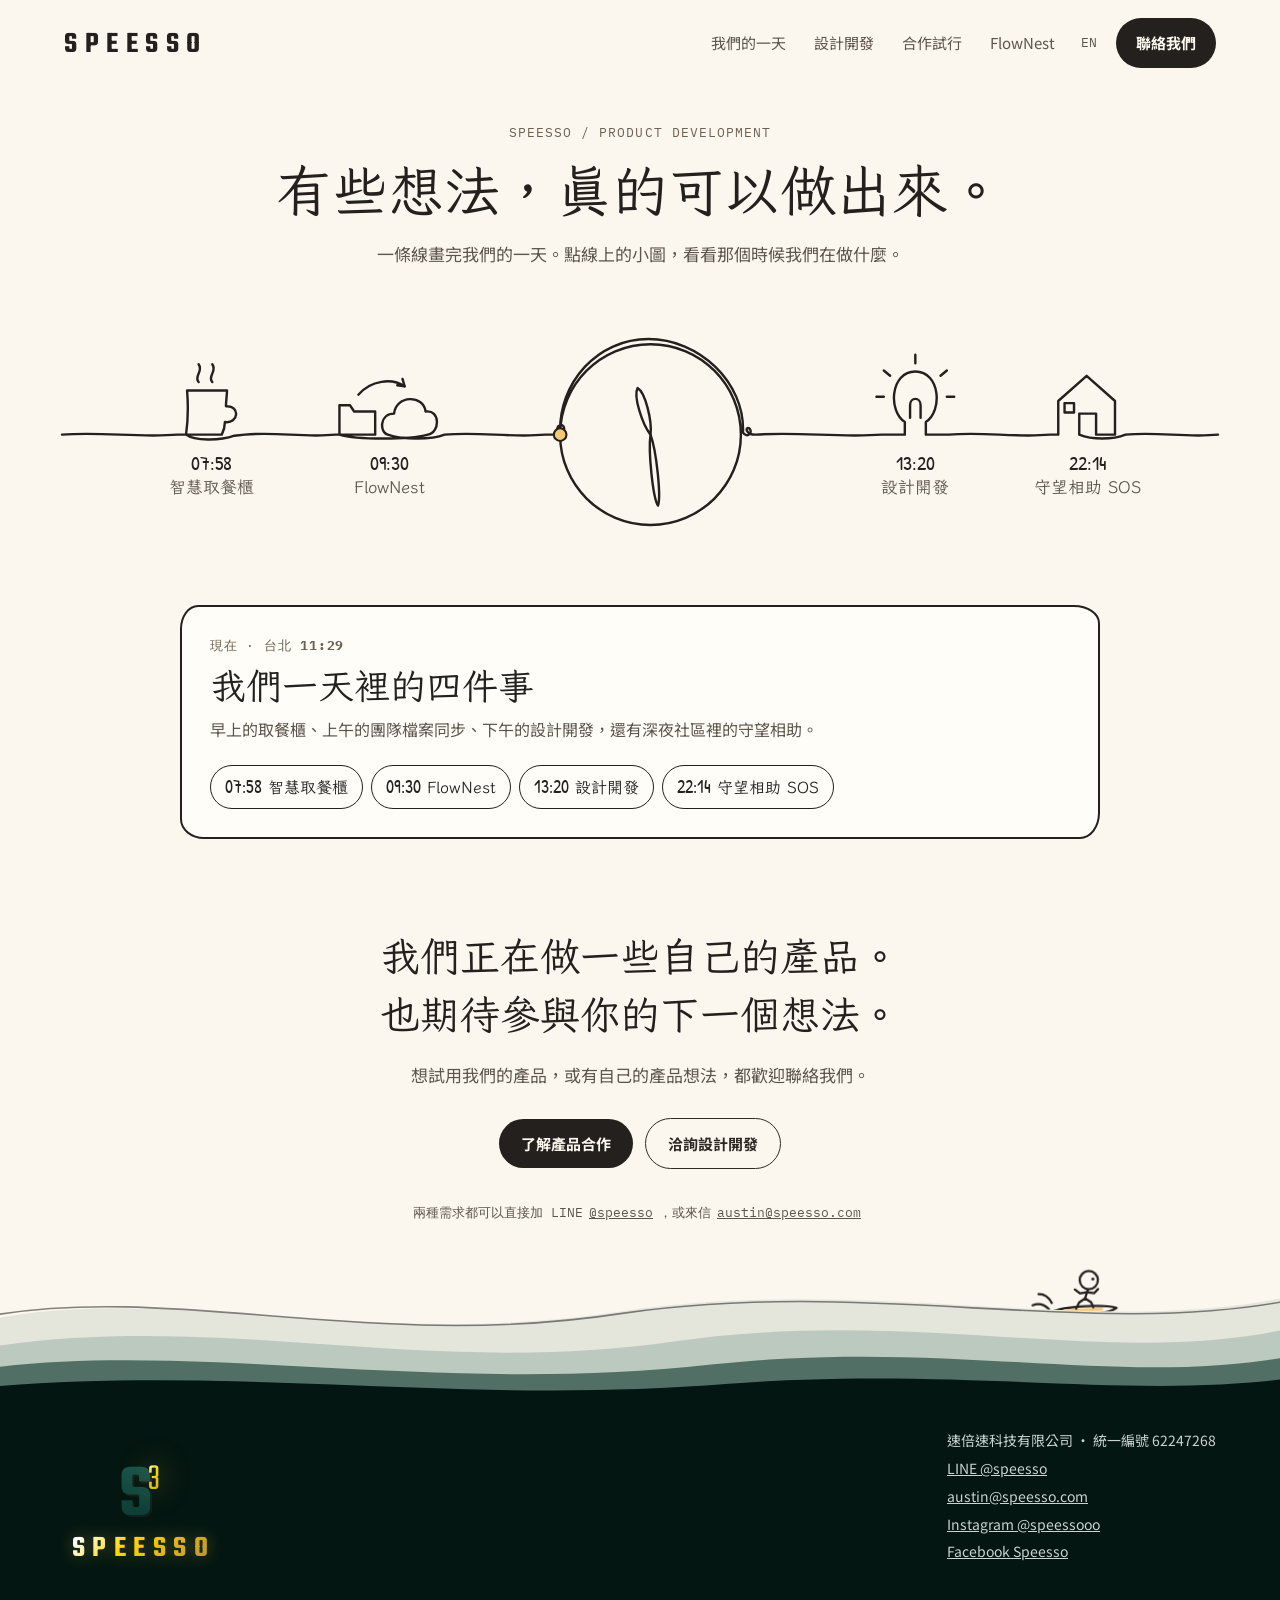
==== commit d9a5da0d: "修正手機版首頁第二排小圖左右顛倒（中英文） 由右往左那一排改成倒著畫同一筆畫，圖案不再翻面。  Co-Authored-By: Claude Opus 5.5 <noreply@anthropic.c" ====
--- a/index.html
+++ b/index.html
@@ -344,16 +344,22 @@
   var ORDER = ['locker', 'flownest', 'dev', 'sos'];
 
   function n(v) { return (Math.round(v * 10) / 10).toString(); }
-  // 把小圖的指令放到 (ox, oy)；mirror＝由右往左走
-  function place(gl, ox, oy, mirror, skipM) {
-    var s = '';
-    gl.c.forEach(function (cmd, k) {
+  // 把小圖的指令放到 (ox, oy)；reverse＝這一排由右往左走（見 reversed）
+  // 反向走同一個圖：圖案不翻面，只把筆畫順序倒過來（由 (W,0) 進、從 (0,0) 出）
+  function reversed(c) {
+    var pts = c.map(function (cmd) { return [cmd[cmd.length - 2], cmd[cmd.length - 1]]; }), out = [['M'].concat(pts[pts.length - 1])];
+    for (var k = c.length - 1; k > 0; k--) {
+      var cmd = c[k], prev = pts[k - 1];
+      out.push(cmd[0] === 'C' ? ['C', cmd[3], cmd[4], cmd[1], cmd[2], prev[0], prev[1]] : ['L', prev[0], prev[1]]);
+    }
+    return out;
+  }
+  function place(gl, ox, oy, reverse, skipM) {
+    var s = '', c = reverse ? (gl._rev || (gl._rev = reversed(gl.c))) : gl.c;
+    c.forEach(function (cmd, k) {
       if (k === 0 && skipM) return;
       var out = [cmd[0]];
-      for (var i = 1; i < cmd.length; i += 2) {
-        var x = cmd[i], y = cmd[i + 1];
-        out.push(n(ox + (mirror ? gl.W - x : x)), n(oy + y));
-      }
+      for (var i = 1; i < cmd.length; i += 2) out.push(n(ox + cmd[i]), n(oy + cmd[i + 1]));
       s += (k ? ' ' : '') + out[0] + out.slice(1).join(' ');
     });
     return s;
@@ -402,7 +408,7 @@
     var extras = el('g', { class: 'x' }, svg);
     ORDER.forEach(function (k) {
       var b = boxes[k], gl = G[ITEMS[k].g], gx = el('g', { 'data-k': k }, extras);
-      var detail = el('g', { transform: 'translate(' + b.x + ' ' + b.y + ')' + (b.mirror ? ' translate(' + gl.W + ' 0) scale(-1 1)' : '') }, gx);
+      var detail = el('g', { transform: 'translate(' + b.x + ' ' + b.y + ')' }, gx);   // 細節不翻面
       detail.innerHTML = gl.x || '';
       var lb = el('g', { class: 'lbl' }, gx);
       el('text', { class: 'tm', x: b.x + gl.W / 2, y: b.y + 34 }, lb).textContent = ITEMS[k].t;
--- a/assets/site.css
+++ b/assets/site.css
@@ -316,3 +316,12 @@
 .quota dd.todo { font-family: var(--sans); font-weight: 400; font-size: 15px; }
 
 @media (prefers-reduced-motion: reduce) { * { transition: none !important; animation: none !important; } }
+
+/* 頁尾上方的起伏（米白 → 淡灰綠 → 灰綠 → 品牌深綠）。上線版由 build_launch.py 在各頁 footer 前插入同一段 SVG；首頁 L8 自帶 */
+.foot-wave { display: block; width: 100%; height: clamp(90px, 10vw, 170px); margin-bottom: -2px; position: relative; z-index: 1; }
+.foot-wave .w1 { fill: #E4E6DC; }
+.foot-wave .w2 { fill: #9DB2A8; opacity: .55; }
+.foot-wave .w3 { fill: #2F5249; opacity: .75; }
+.foot-wave .front { fill: var(--speesso-forest); }
+.foot-wave .edge { fill: none; stroke: var(--ink); stroke-width: 1.6; stroke-linecap: round; opacity: .55; vector-effect: non-scaling-stroke; }
+.foot-wave + .footer .wrap { padding-top: 28px; }
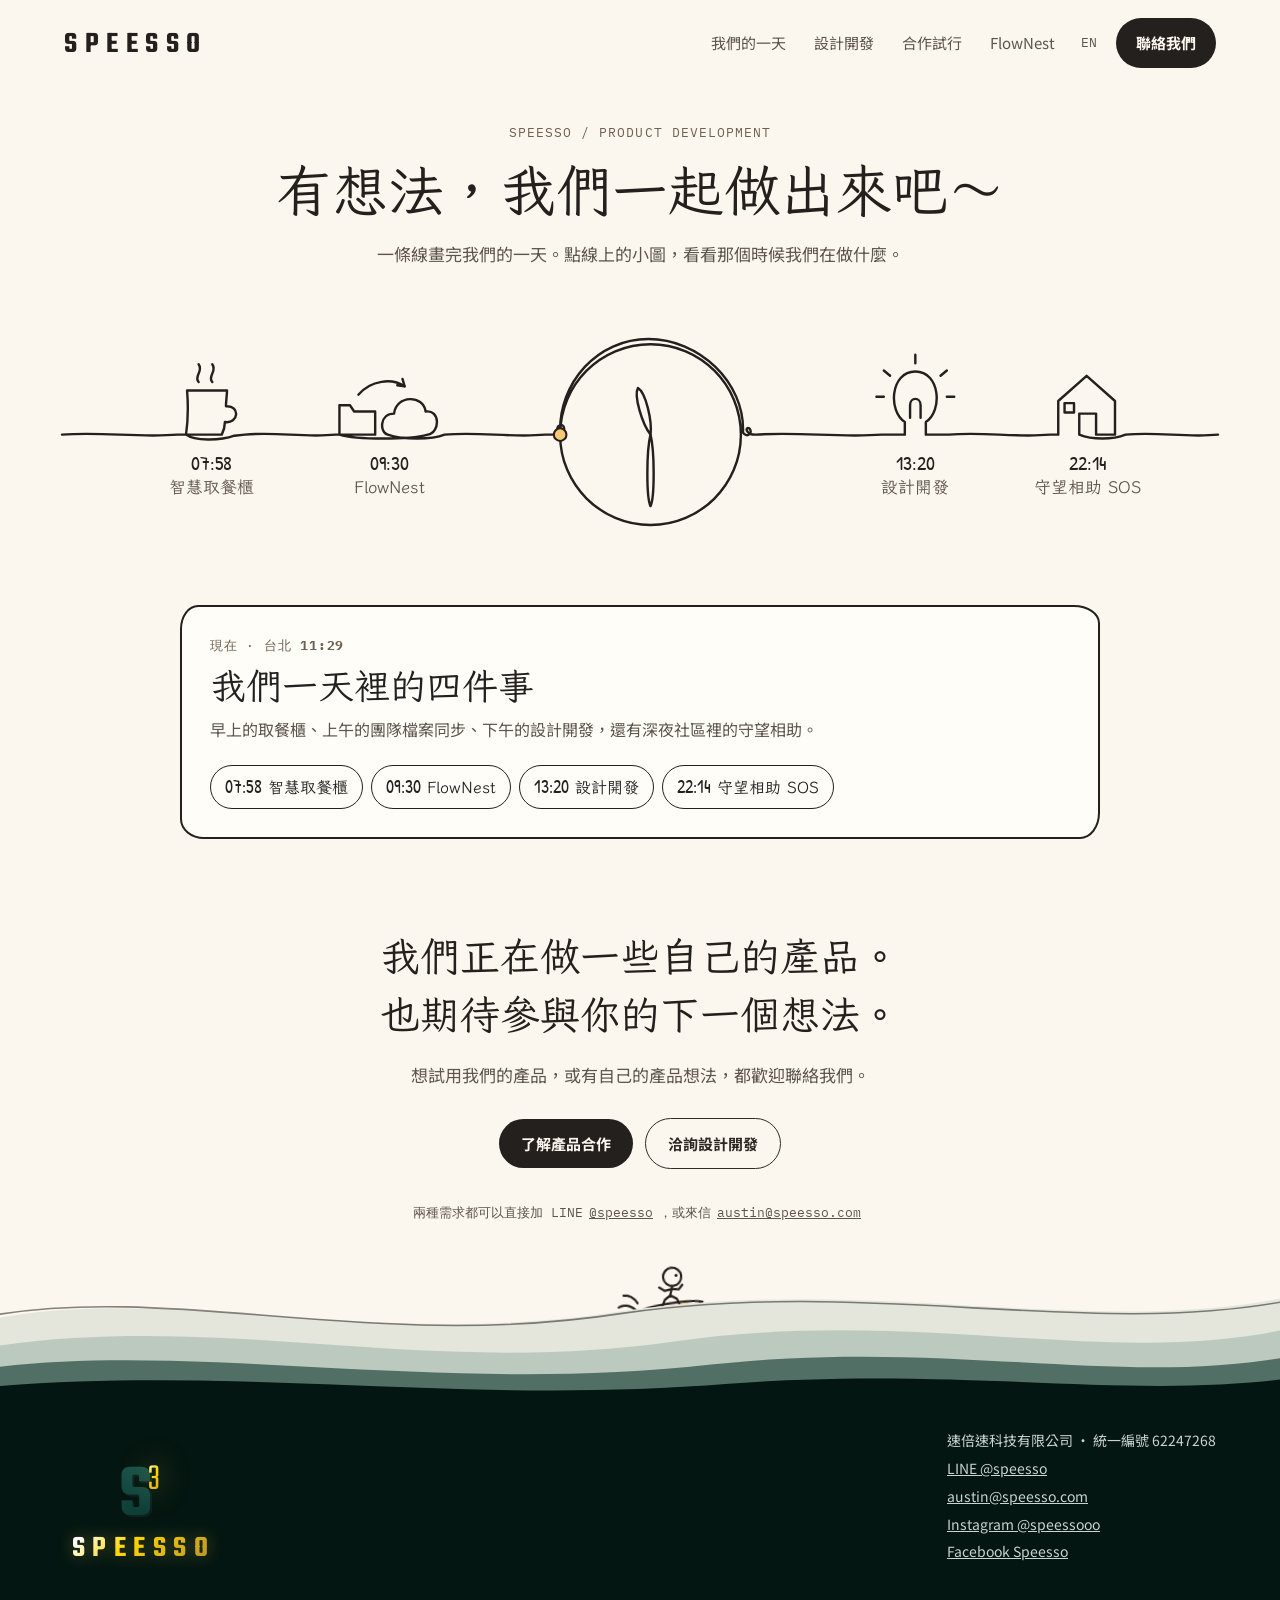
==== commit f2308f57: "首頁標題改為「有想法，我們一起做出來吧～」（中英文） 頁尾起伏的顏色改成可覆寫的變數，顯示不變。  Co-Authored-By: Claude Opus 5.5 <noreply@anthropic" ====
--- a/index.html
+++ b/index.html
@@ -154,7 +154,7 @@
 <main>
   <section class="wrap kv">
     <p class="eyebrow">SPEESSO / PRODUCT DEVELOPMENT</p>
-    <h1><span class="ph">有些想法，</span><span class="ph">真的可以做出來。</span></h1>
+    <h1><span class="ph">有想法，</span><span class="ph">我們一起做出來吧～</span></h1>
     <p class="sub"><span class="ph">一條線畫完我們的一天。</span><span class="ph">點線上的小圖，看看那個時候我們在做什麼。</span></p>
   </section>
 
--- a/assets/site.css
+++ b/assets/site.css
@@ -317,11 +317,11 @@
 
 @media (prefers-reduced-motion: reduce) { * { transition: none !important; animation: none !important; } }
 
-/* 頁尾上方的起伏（米白 → 淡灰綠 → 灰綠 → 品牌深綠）。上線版由 build_launch.py 在各頁 footer 前插入同一段 SVG；首頁 L8 自帶 */
+/* 頁尾上方的起伏（米白 → 淡灰綠 → 灰綠 → 品牌深綠；頁面配色不同時用 --wave-1～4、--wave-edge 覆寫）。上線版由 build_launch.py 在各頁 footer 前插入同一段 SVG；首頁 L8 自帶 */
 .foot-wave { display: block; width: 100%; height: clamp(90px, 10vw, 170px); margin-bottom: -2px; position: relative; z-index: 1; }
-.foot-wave .w1 { fill: #E4E6DC; }
-.foot-wave .w2 { fill: #9DB2A8; opacity: .55; }
-.foot-wave .w3 { fill: #2F5249; opacity: .75; }
-.foot-wave .front { fill: var(--speesso-forest); }
-.foot-wave .edge { fill: none; stroke: var(--ink); stroke-width: 1.6; stroke-linecap: round; opacity: .55; vector-effect: non-scaling-stroke; }
+.foot-wave .w1 { fill: var(--wave-1, #E4E6DC); }
+.foot-wave .w2 { fill: var(--wave-2, #9DB2A8); opacity: var(--wave-2o, .55); }
+.foot-wave .w3 { fill: var(--wave-3, #2F5249); opacity: var(--wave-3o, .75); }
+.foot-wave .front { fill: var(--wave-4, var(--speesso-forest)); }
+.foot-wave .edge { fill: none; stroke: var(--wave-edge, var(--ink)); stroke-width: 1.6; stroke-linecap: round; opacity: .55; vector-effect: non-scaling-stroke; }
 .foot-wave + .footer .wrap { padding-top: 28px; }
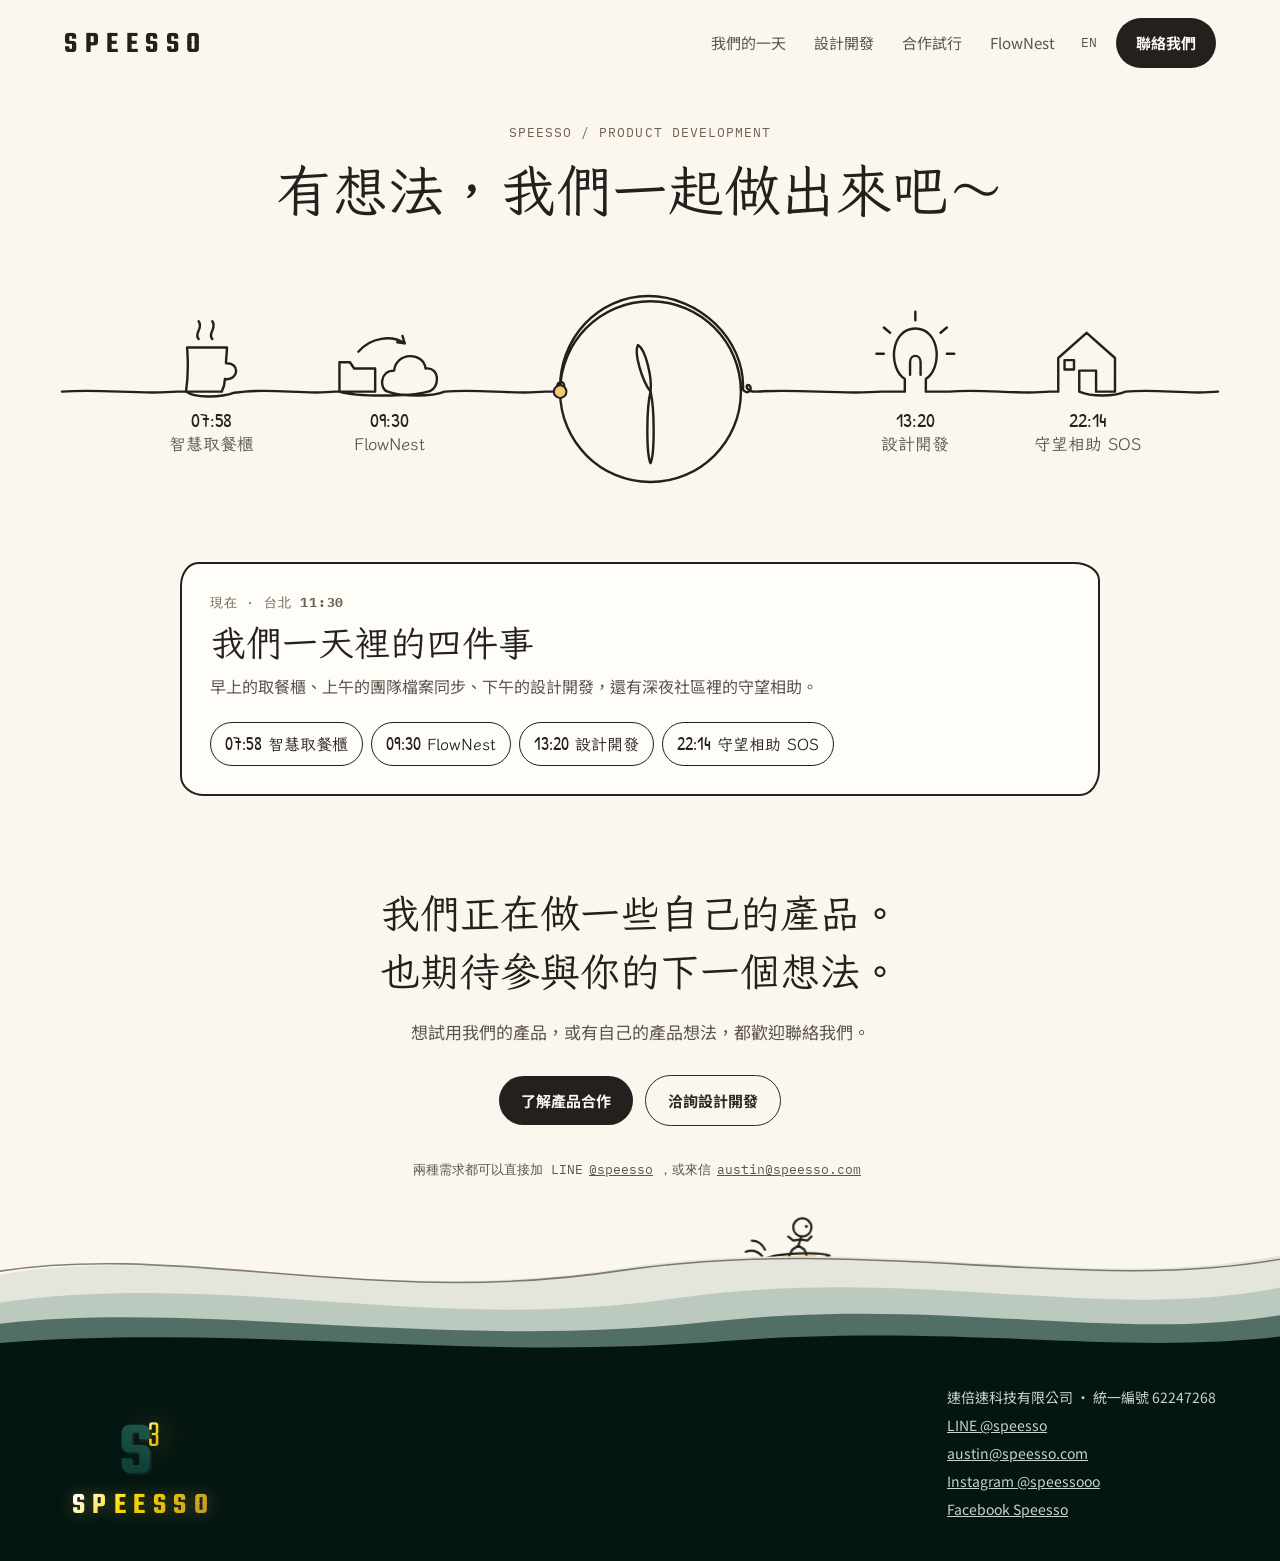
==== commit 7ac1a7c5: "首頁拿掉標題下的說明句，手機版標題與線條多留間距（中英文） Co-Authored-By: Claude Opus 5.5 <noreply@anthropic.com>" ====
--- a/index.html
+++ b/index.html
@@ -31,6 +31,7 @@
   .kv .sub { margin: 14px auto 0; max-width: 560px; font-size: 17px; color: var(--ink-2); }
 
   .line-wrap { max-width: 1180px; margin: 0 auto; padding: 8px 12px 0; }
+  @media (max-width: 640px) { .line-wrap { padding-top: 22px; } }
   #line { display: block; width: 100%; height: auto; overflow: visible; -webkit-tap-highlight-color: transparent; }
   #line .ln { fill: none; stroke: var(--ink-c); stroke-width: 2.3; stroke-linecap: round; stroke-linejoin: round; }
   #line .main { transition: stroke-dashoffset 3s cubic-bezier(.45, .05, .35, 1); }
@@ -155,7 +156,6 @@
   <section class="wrap kv">
     <p class="eyebrow">SPEESSO / PRODUCT DEVELOPMENT</p>
     <h1><span class="ph">有想法，</span><span class="ph">我們一起做出來吧～</span></h1>
-    <p class="sub"><span class="ph">一條線畫完我們的一天。</span><span class="ph">點線上的小圖，看看那個時候我們在做什麼。</span></p>
   </section>
 
   <section id="story">
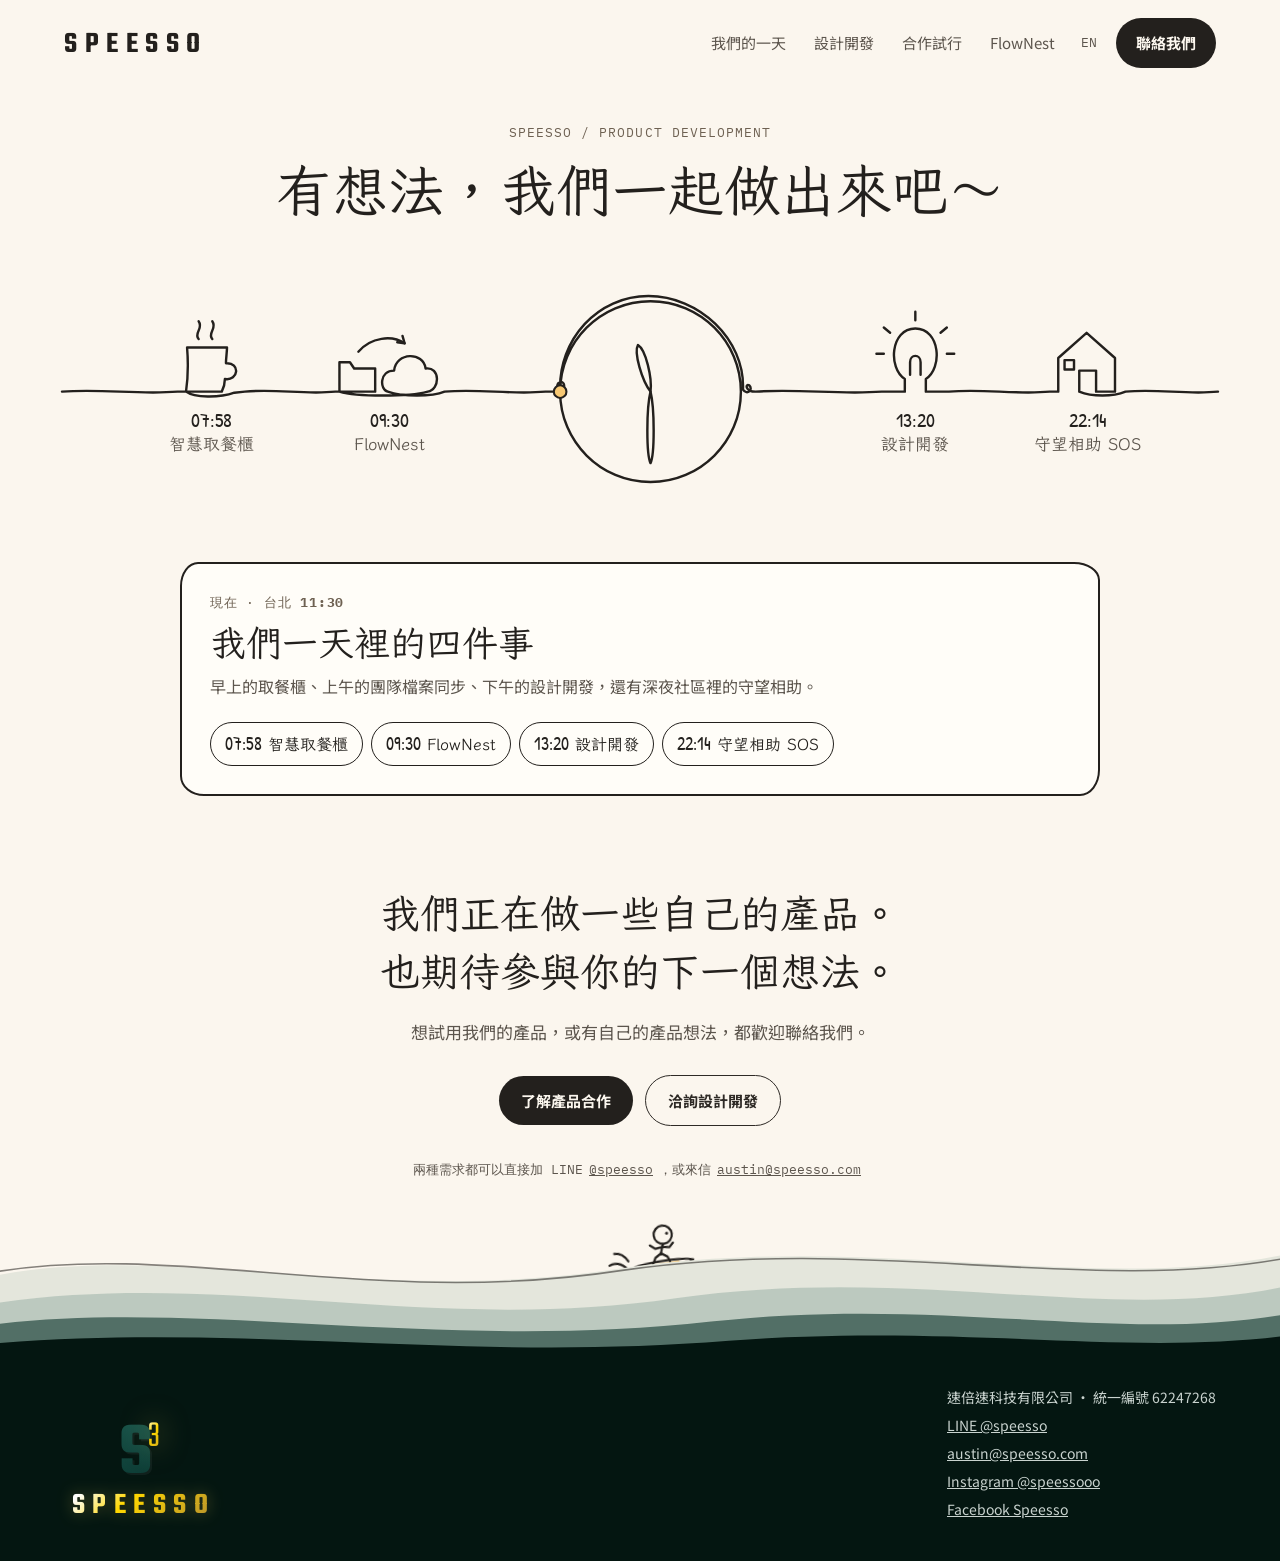
==== commit a1739a67: "首頁手機版排列：取餐櫃移到第一排，線走的順序與由左往右讀一致（中英文） Co-Authored-By: Claude Opus 5.5 <noreply@anthropic.com>" ====
--- a/index.html
+++ b/index.html
@@ -368,11 +368,12 @@
   function link(x1, y, x2) { var d = x2 - x1; return ' C' + n(x1 + d * .35) + ' ' + n(y - 3) + ' ' + n(x1 + d * .65) + ' ' + n(y + 3) + ' ' + n(x2) + ' ' + n(y); }
 
   // 版面：桌機一排；手機蛇行三排
+  // 手機：由右往左的那一排只放一個圖，線走的順序和由左往右讀的順序才會一致（07:58 → 09:30 → 13:20 → 22:14）
   var LAYOUT = {
     wide: { vb: '-20 -150 1100 285', rows: [{ y: 0, dir: 1, x0: -20, x1: 1080, items: [['locker', 90], ['flownest', 240], ['clock', 440], ['dev', 760], ['sos', 920]] }] },
     narrow: { vb: '-24 -116 410 590', rows: [
-      { y: 0, dir: 1, x0: -24, x1: 330, items: [['clock', 82]] },
-      { y: 230, dir: -1, x0: 330, x1: 30, items: [['flownest', 206], ['locker', 46]] },
+      { y: 0, dir: 1, x0: -24, x1: 330, items: [['clock', 0], ['locker', 244]] },
+      { y: 230, dir: -1, x0: 330, x1: 30, items: [['flownest', 128]] },
       { y: 410, dir: 1, x0: 30, x1: 386, items: [['dev', 62], ['sos', 226]] }
     ] }
   };
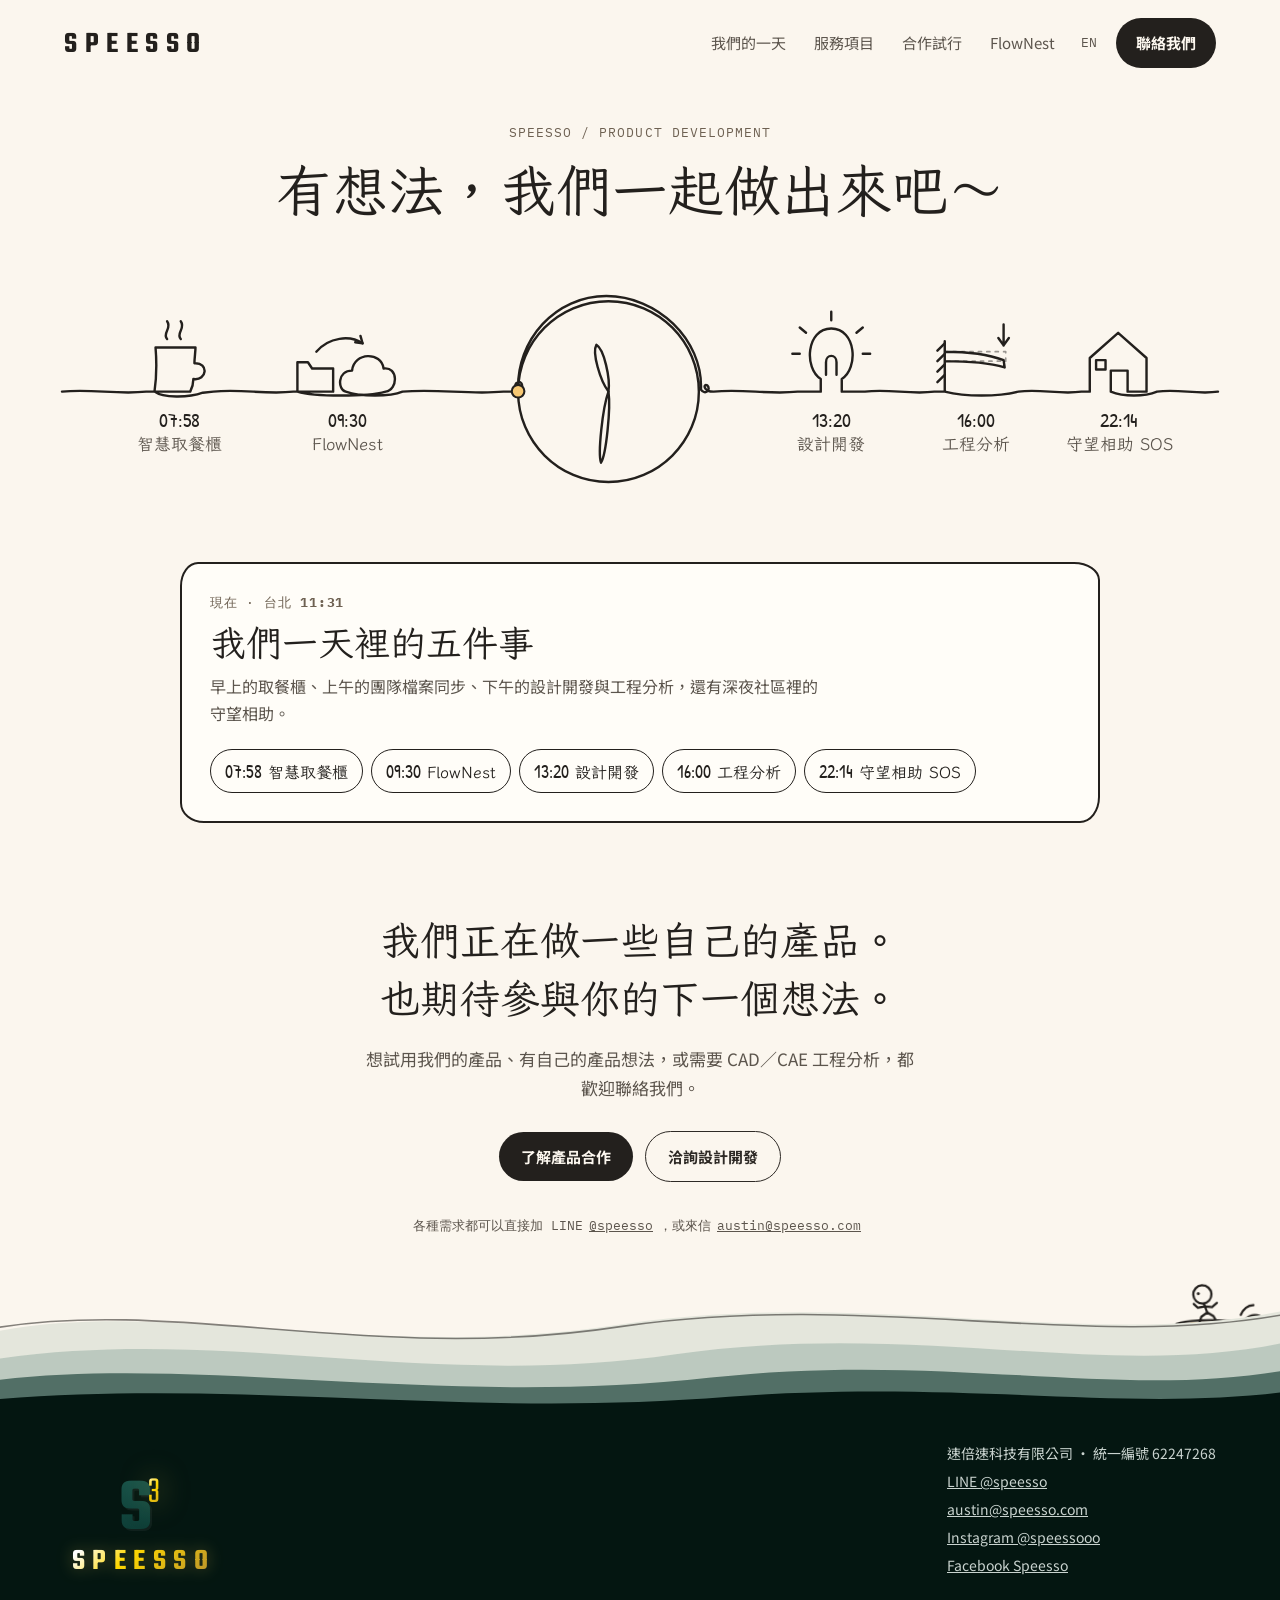
==== commit 62cc619b: "新增服務項目頁（產品設計開發、CAD／CAE 工程分析、合作方式與流程，中英文）；各頁選單改連到服務項目，首頁面板加「看服務項目」 Co-Authored-By: Claude Opus 5.5 <n" ====
--- a/index.html
+++ b/index.html
@@ -4,7 +4,7 @@
 <meta charset="utf-8">
 <meta name="viewport" content="width=device-width, initial-scale=1">
 <title>SPEESSO｜速倍速科技</title>
-<meta name="description" content="速倍速科技（SPEESSO）是一家產品開發公司：自己開發智慧取餐櫃、守望相助 SOS 系統與 FlowNest 團隊檔案同步，也協助企業進行機構、電子控制與原型開發。">
+<meta name="description" content="速倍速科技（SPEESSO）是一家產品開發公司：自己開發智慧取餐櫃、守望相助 SOS 系統與 FlowNest 團隊檔案同步，也協助企業進行機構、電子控制、原型開發與 CAD／CAE 工程分析。">
 <link rel="preconnect" href="https://fonts.googleapis.com">
 <link rel="preconnect" href="https://fonts.gstatic.com" crossorigin>
 <link href="https://fonts.googleapis.com/css2?family=LXGW+WenKai+TC&family=Patrick+Hand&family=Noto+Sans+TC:wght@400;700&family=IBM+Plex+Mono:wght@400;600&family=Teko:wght@600&display=swap" rel="stylesheet">
@@ -18,7 +18,7 @@
 <meta property="og:type" content="website">
 <meta property="og:url" content="https://speesso.com/">
 <style>
-  /* L8：一筆畫 — 一條線從左邊進來，畫出咖啡杯、資料夾與雲、鬧鐘、燈泡、房子，再從右邊出去。
+  /* L8：一筆畫 — 一條線從左邊進來，畫出咖啡杯、資料夾與雲、鬧鐘、燈泡、懸臂梁、房子，再從右邊出去。
      點線上的小圖：金色筆尖沿著線走過去、那一段畫上螢光筆、鬧鐘指針走到那個時刻，下方說明面板把小圖放大重畫一次並逐步說明。
      手機：同一條線改成蛇行三排。系統「減少動態」：不畫線、不走動，直接顯示。 */
   :root { --ink-c: #23201D; --hl: #F7C873; --hand: 'LXGW WenKai TC', 'Noto Sans TC', serif; --hnum: 'Patrick Hand', 'LXGW WenKai TC', sans-serif; --ease: cubic-bezier(.2, .7, .1, 1); }
@@ -59,6 +59,9 @@
   .wv { animation: wv 1.8s ease-out infinite; opacity: 0; }
   .wv.b { animation-delay: .6s; }
   @keyframes wv { 0% { opacity: 1; } 100% { opacity: 0; } }
+  .load { animation: load 1.6s ease-in-out infinite; }
+  @keyframes load { 0%, 100% { transform: translateY(-3px); } 50% { transform: translateY(2px); } }
+  #line .ghost, .big .ghost { stroke-dasharray: 3 5; stroke-width: 1.6; opacity: .45; }
 
   /* 說明面板 */
   .panel { max-width: 920px; margin: 28px auto 0; padding: 28px; border: 2px solid var(--ink-c); border-radius: 18px 26px 20px 24px / 24px 18px 26px 20px; background: #FFFDF8; scroll-margin-top: 12px; }
@@ -143,7 +146,7 @@
     <a class="logo" href="#">SPEESSO</a>
     <div class="nav-links">
       <a class="hide-md" href="#story">我們的一天</a>
-      <a class="hide-md" href="#dev">設計開發</a>
+      <a class="hide-md" href="services.html">服務項目</a>
       <a class="hide-md" href="partners.html">合作試行</a>
       <a class="hide-md" href="#flownest">FlowNest</a>
       <a class="lang" href="en/" lang="en" hreflang="en">EN</a>
@@ -164,12 +167,13 @@
     <div class="panel" id="panel" aria-live="polite">
       <div class="intro-card on" id="intro">
         <p class="when">現在 · 台北 <b id="now-t">--:--</b></p>
-        <h2>我們一天裡的四件事</h2>
-        <p class="desc">早上的取餐櫃、上午的團隊檔案同步、下午的設計開發，還有深夜社區裡的守望相助。</p>
+        <h2>我們一天裡的五件事</h2>
+        <p class="desc">早上的取餐櫃、上午的團隊檔案同步、下午的設計開發與工程分析，還有深夜社區裡的守望相助。</p>
         <div class="picks">
           <button class="pick" type="button" data-go="locker"><b>07:58</b>智慧取餐櫃</button>
           <button class="pick" type="button" data-go="flownest"><b>09:30</b>FlowNest</button>
           <button class="pick" type="button" data-go="dev"><b>13:20</b>設計開發</button>
+          <button class="pick" type="button" data-go="cae"><b>16:00</b>工程分析</button>
           <button class="pick" type="button" data-go="sos"><b>22:14</b>守望相助 SOS</button>
         </div>
       </div>
@@ -233,7 +237,30 @@
           <p class="fact">不只是自己的點子，你的也可以。</p>
           <div class="acts">
             <a class="btn btn-ink" href="https://line.me/R/ti/p/@speesso">聊聊你的產品想法</a>
-            <a class="btn btn-line" href="mailto:austin@speesso.com">來信洽詢</a>
+            <a class="btn btn-line" href="services.html#dev">看服務項目</a>
+            <button class="replay" type="button">↻ 再畫一次</button>
+          </div>
+        </div>
+      </article>
+
+      <article class="item" id="p-cae" data-steps="4" data-g="beam">
+        <svg class="big" aria-hidden="true"></svg>
+        <div>
+          <p class="when">16:00 · 下午 · 模擬分析</p>
+          <h2>CAD／CAE 工程分析</h2>
+          <p class="line"><span class="ph">先算過，</span><span class="ph">再打樣。</span></p>
+          <p class="desc"><span class="ph">在開模、打樣或施工之前，用 3D 模型與模擬分析確認強度、振動、流場與溫度。</span><span class="ph">也以顧問形式協助企業的設計團隊檢討模型與分析結果。</span></p>
+          <ol class="steps">
+            <li><div>結構分析（FEA）<span>強度、變形、振動頻率與螺栓接合</span></div></li>
+            <li><div>流場分析（CFD）<span>壓損、流速分布、混合均勻度與導流設計</span></div></li>
+            <li><div>熱分析<span>熱傳導與熱應力</span></div></li>
+            <li><div>CAD 建模與設計檢討<span>3D 建模、模型修正與分析報告</span></div></li>
+          </ol>
+          <p class="spec">使用 SOLIDWORKS Simulation 與 Flow Simulation。可採時數制顧問或單次分析委託，依案件由速倍速科技或是睿科技承接。</p>
+          <p class="fact">打樣與開模之前，先確認設計可行。</p>
+          <div class="acts">
+            <a class="btn btn-ink" href="https://line.me/R/ti/p/@speesso">洽詢工程分析</a>
+            <a class="btn btn-line" href="services.html#cae">看服務項目</a>
             <button class="replay" type="button">↻ 再畫一次</button>
           </div>
         </div>
@@ -265,12 +292,12 @@
 
   <section class="wrap close" id="contact">
     <h2 class="big2"><span class="ph">我們正在做一些自己的產品。</span><br><span class="ph">也期待參與你的下一個想法。</span></h2>
-    <p class="sub">想試用我們的產品，或有自己的產品想法，都歡迎聯絡我們。</p>
+    <p class="sub">想試用我們的產品、有自己的產品想法，或需要 CAD／CAE 工程分析，都歡迎聯絡我們。</p>
     <div class="acts">
       <a class="btn btn-ink" href="partners.html">了解產品合作</a>
       <a class="btn btn-line" href="https://line.me/R/ti/p/@speesso">洽詢設計開發</a>
     </div>
-    <p class="line-id">兩種需求都可以直接加 LINE<a href="https://line.me/R/ti/p/@speesso">@speesso</a>，或來信<a href="mailto:austin@speesso.com">austin@speesso.com</a></p>
+    <p class="line-id">各種需求都可以直接加 LINE<a href="https://line.me/R/ti/p/@speesso">@speesso</a>，或來信<a href="mailto:austin@speesso.com">austin@speesso.com</a></p>
   </section>
 </main>
 
@@ -332,6 +359,8 @@
     clock: { W: 200, clock: true, c: [['M', 0, 0], ['L', 14, 0], ['C', 20, -4, 18, -10, 14, -9], ['C', 10, -8, 11, -2, 14, 0], ['C', 14, -47.5, 52.5, -86, 100, -86], ['C', 147.5, -86, 186, -47.5, 186, 0], ['C', 186, 47.5, 147.5, 86, 100, 86], ['C', 52.5, 86, 14, 47.5, 14, 0], ['C', 12, -50, 50, -91, 98, -91], ['C', 146, -91, 190, -50, 188, -2], ['C', 192, 4, 198, -2, 194, -6], ['C', 190, -8, 190, 0, 200, 0]] },
     bulb: { W: 64, c: [['M', 0, 0], ['L', 22, 0], ['L', 22, -12], ['C', 6, -22, 8, -60, 32, -60], ['C', 56, -60, 58, -22, 42, -12], ['L', 42, 0], ['L', 64, 0]],
             x: '<path class="ln" d="M27 -16 L27 -28 C27 -36 37 -36 37 -28 L37 -16"/><g class="ray"><path class="ln" d="M32 -68 v-8 M8 -56 l-6 -5 M56 -56 l6 -5 M2 -36 h-7 M62 -36 h7"/></g>' },
+    beam: { W: 80, c: [['M', 0, 0], ['L', 10, 0], ['L', 10, -48], ['L', 10, -38], ['C', 30, -38, 50, -36, 66, -30], ['L', 67, -23], ['C', 50, -28, 30, -29, 10, -29], ['L', 10, 0], ['C', 30, 5, 60, 5, 80, 0]],
+            x: '<path class="ln ghost" d="M10 -38 H68 V-29 H10"/><path class="ln" d="M10 -46 l-7 7 M10 -36 l-7 7 M10 -26 l-7 7 M10 -16 l-7 7"/><g class="load"><path class="ln" d="M66 -64 v20 M66 -44 l-5 -7 M66 -44 l5 -7"/></g>' },
     house: { W: 72, c: [['M', 0, 0], ['L', 8, 0], ['L', 8, -32], ['L', 35, -56], ['L', 62, -32], ['L', 62, 0], ['L', 44, 0], ['L', 44, -20], ['L', 28, -20], ['L', 28, 0], ['C', 40, 5, 60, 5, 72, 0]],
              x: '<rect class="ln" x="14" y="-30" width="9" height="9"/><g class="wv"><path class="ln" d="M68 -44 a10 10 0 0 1 0 14"/></g><g class="wv b"><path class="ln" d="M74 -50 a18 18 0 0 1 0 26"/></g>' }
   };
@@ -339,9 +368,10 @@
     locker: { g: 'cup', t: '07:58', name: '智慧取餐櫃' },
     flownest: { g: 'sync', t: '09:30', name: 'FlowNest' },
     dev: { g: 'bulb', t: '13:20', name: '設計開發' },
+    cae: { g: 'beam', t: '16:00', name: '工程分析' },
     sos: { g: 'house', t: '22:14', name: '守望相助 SOS' }
   };
-  var ORDER = ['locker', 'flownest', 'dev', 'sos'];
+  var ORDER = ['locker', 'flownest', 'dev', 'cae', 'sos'];
 
   function n(v) { return (Math.round(v * 10) / 10).toString(); }
   // 把小圖的指令放到 (ox, oy)；reverse＝這一排由右往左走（見 reversed）
@@ -370,11 +400,11 @@
   // 版面：桌機一排；手機蛇行三排
   // 手機：由右往左的那一排只放一個圖，線走的順序和由左往右讀的順序才會一致（07:58 → 09:30 → 13:20 → 22:14）
   var LAYOUT = {
-    wide: { vb: '-20 -150 1100 285', rows: [{ y: 0, dir: 1, x0: -20, x1: 1080, items: [['locker', 90], ['flownest', 240], ['clock', 440], ['dev', 760], ['sos', 920]] }] },
+    wide: { vb: '-20 -150 1100 285', rows: [{ y: 0, dir: 1, x0: -20, x1: 1080, items: [['locker', 60], ['flownest', 200], ['clock', 400], ['dev', 680], ['cae', 810], ['sos', 950]] }] },
     narrow: { vb: '-24 -116 410 590', rows: [
       { y: 0, dir: 1, x0: -24, x1: 330, items: [['clock', 0], ['locker', 244]] },
       { y: 230, dir: -1, x0: 330, x1: 30, items: [['flownest', 128]] },
-      { y: 410, dir: 1, x0: 30, x1: 386, items: [['dev', 62], ['sos', 226]] }
+      { y: 410, dir: 1, x0: 30, x1: 386, items: [['dev', 40], ['cae', 150], ['sos', 280]] }
     ] }
   };
 
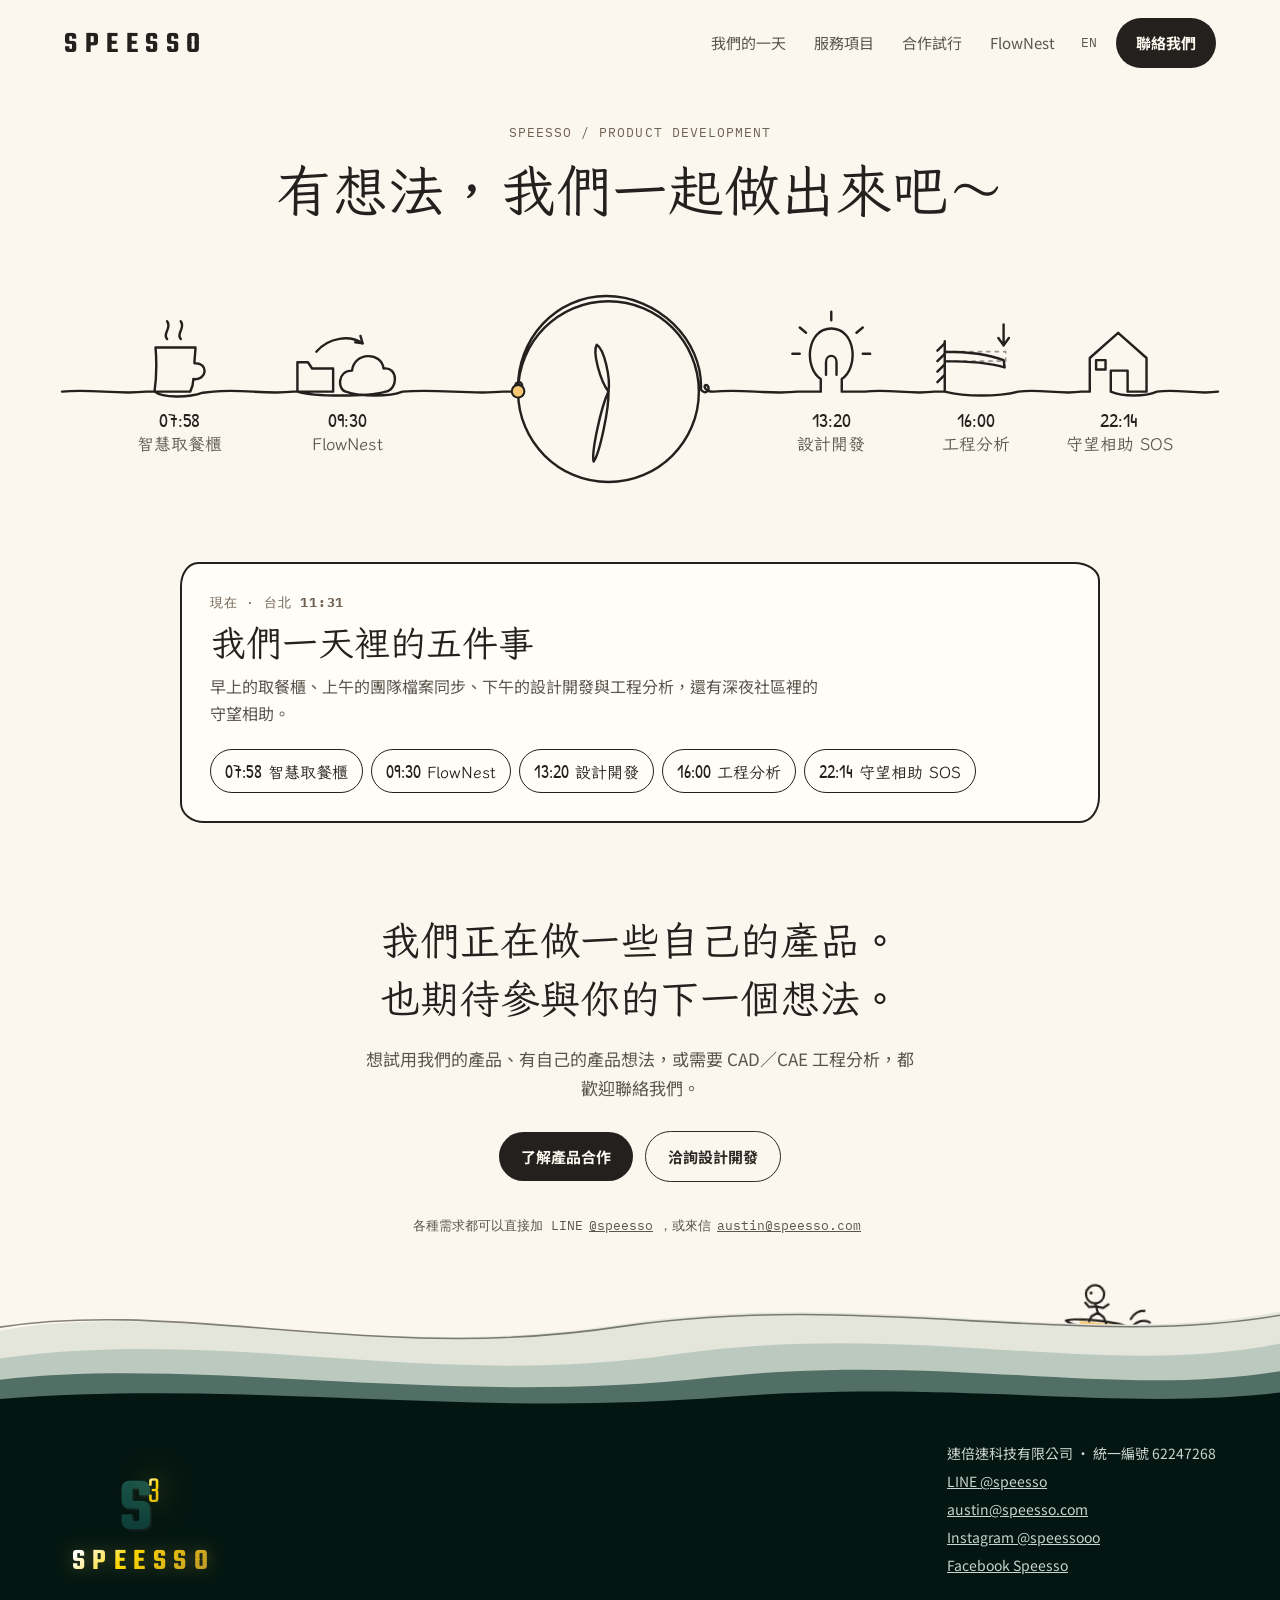
==== commit 9645b1aa: "SEO：各頁標題與說明加關鍵字、canonical、分享預覽圖、結構化資料（公司、服務、軟體、麵包屑、常見問題），新增 sitemap.xml 與 robots.txt Co-Authored-By:" ====
--- a/index.html
+++ b/index.html
@@ -3,8 +3,8 @@
 <head>
 <meta charset="utf-8">
 <meta name="viewport" content="width=device-width, initial-scale=1">
-<title>SPEESSO｜速倍速科技</title>
-<meta name="description" content="速倍速科技（SPEESSO）是一家產品開發公司：自己開發智慧取餐櫃、守望相助 SOS 系統與 FlowNest 團隊檔案同步，也協助企業進行機構、電子控制、原型開發與 CAD／CAE 工程分析。">
+<title>SPEESSO 速倍速科技｜產品設計開發・CAD／CAE 工程分析</title>
+<meta name="description" content="速倍速科技（SPEESSO）是台灣的產品開發公司，提供機構設計、電子控制、原型開發與 CAD／CAE 工程分析（FEA 結構分析、CFD 流場分析、熱分析），也自己開發智慧取餐櫃、守望相助 SOS 系統與 FlowNest 團隊檔案同步。">
 <link rel="preconnect" href="https://fonts.googleapis.com">
 <link rel="preconnect" href="https://fonts.gstatic.com" crossorigin>
 <link href="https://fonts.googleapis.com/css2?family=LXGW+WenKai+TC&family=Patrick+Hand&family=Noto+Sans+TC:wght@400;700&family=IBM+Plex+Mono:wght@400;600&family=Teko:wght@600&display=swap" rel="stylesheet">
@@ -13,8 +13,8 @@
 <link rel="alternate" hreflang="zh-Hant" href="https://speesso.com/">
 <link rel="alternate" hreflang="en" href="https://speesso.com/en/">
 <link rel="alternate" hreflang="x-default" href="https://speesso.com/">
-<meta property="og:title" content="SPEESSO｜速倍速科技">
-<meta property="og:description" content="速倍速科技開發智慧取餐櫃、守望相助 SOS 系統與 FlowNest 團隊檔案同步，也協助企業進行機構、電子控制與原型開發。">
+<meta property="og:title" content="SPEESSO 速倍速科技｜產品設計開發・CAD／CAE 工程分析">
+<meta property="og:description" content="速倍速科技（SPEESSO）是台灣的產品開發公司，提供機構設計、電子控制、原型開發與 CAD／CAE 工程分析（FEA 結構分析、CFD 流場分析、熱分析），也自己開發智慧取餐櫃、守望相助 SOS 系統與 FlowNest 團隊檔案同步。">
 <meta property="og:type" content="website">
 <meta property="og:url" content="https://speesso.com/">
 <style>
@@ -138,6 +138,15 @@
   @keyframes hop { 0% { transform: none; } 40% { transform: translateY(-22px) rotate(-12deg); } 100% { transform: none; } }
   @media (prefers-reduced-motion: reduce) { * { animation: none !important; transition-duration: .01s !important; } }
 </style>
+<link rel="canonical" href="https://speesso.com/">
+<meta property="og:site_name" content="SPEESSO">
+<meta property="og:locale" content="zh_TW">
+<meta property="og:locale:alternate" content="en_US">
+<meta property="og:image" content="https://speesso.com/assets/og/og-zh.png">
+<meta property="og:image:width" content="1200">
+<meta property="og:image:height" content="630">
+<meta name="twitter:card" content="summary_large_image">
+<script type="application/ld+json">{"@context":"https://schema.org","@graph":[{"@type":"Organization","@id":"https://speesso.com/#org","name":"速倍速科技有限公司","alternateName":["SPEESSO","Speesso"],"url":"https://speesso.com/","email":"austin@speesso.com","taxID":"62247268","address":{"@type":"PostalAddress","addressCountry":"TW"},"sameAs":["https://www.instagram.com/speessooo/","https://www.facebook.com/profile.php?id=61586292744102","https://line.me/R/ti/p/@speesso"],"knowsAbout":["產品設計開發","機構設計","電子控制","原型開發","CAD","CAE","FEA","CFD","熱分析","SOLIDWORKS Simulation","SOLIDWORKS Flow Simulation"]},{"@type":"WebSite","@id":"https://speesso.com/#website","url":"https://speesso.com/","name":"SPEESSO","alternateName":"速倍速科技","publisher":{"@id":"https://speesso.com/#org"},"inLanguage":["zh-Hant","en"]},{"@type":"WebPage","@id":"https://speesso.com/#webpage","url":"https://speesso.com/","name":"SPEESSO 速倍速科技｜產品設計開發・CAD／CAE 工程分析","description":"速倍速科技（SPEESSO）是台灣的產品開發公司，提供機構設計、電子控制、原型開發與 CAD／CAE 工程分析（FEA 結構分析、CFD 流場分析、熱分析），也自己開發智慧取餐櫃、守望相助 SOS 系統與 FlowNest 團隊檔案同步。","inLanguage":"zh-Hant","isPartOf":{"@id":"https://speesso.com/#website"},"about":{"@id":"https://speesso.com/#org"}}]}</script>
 </head>
 <body>
 
